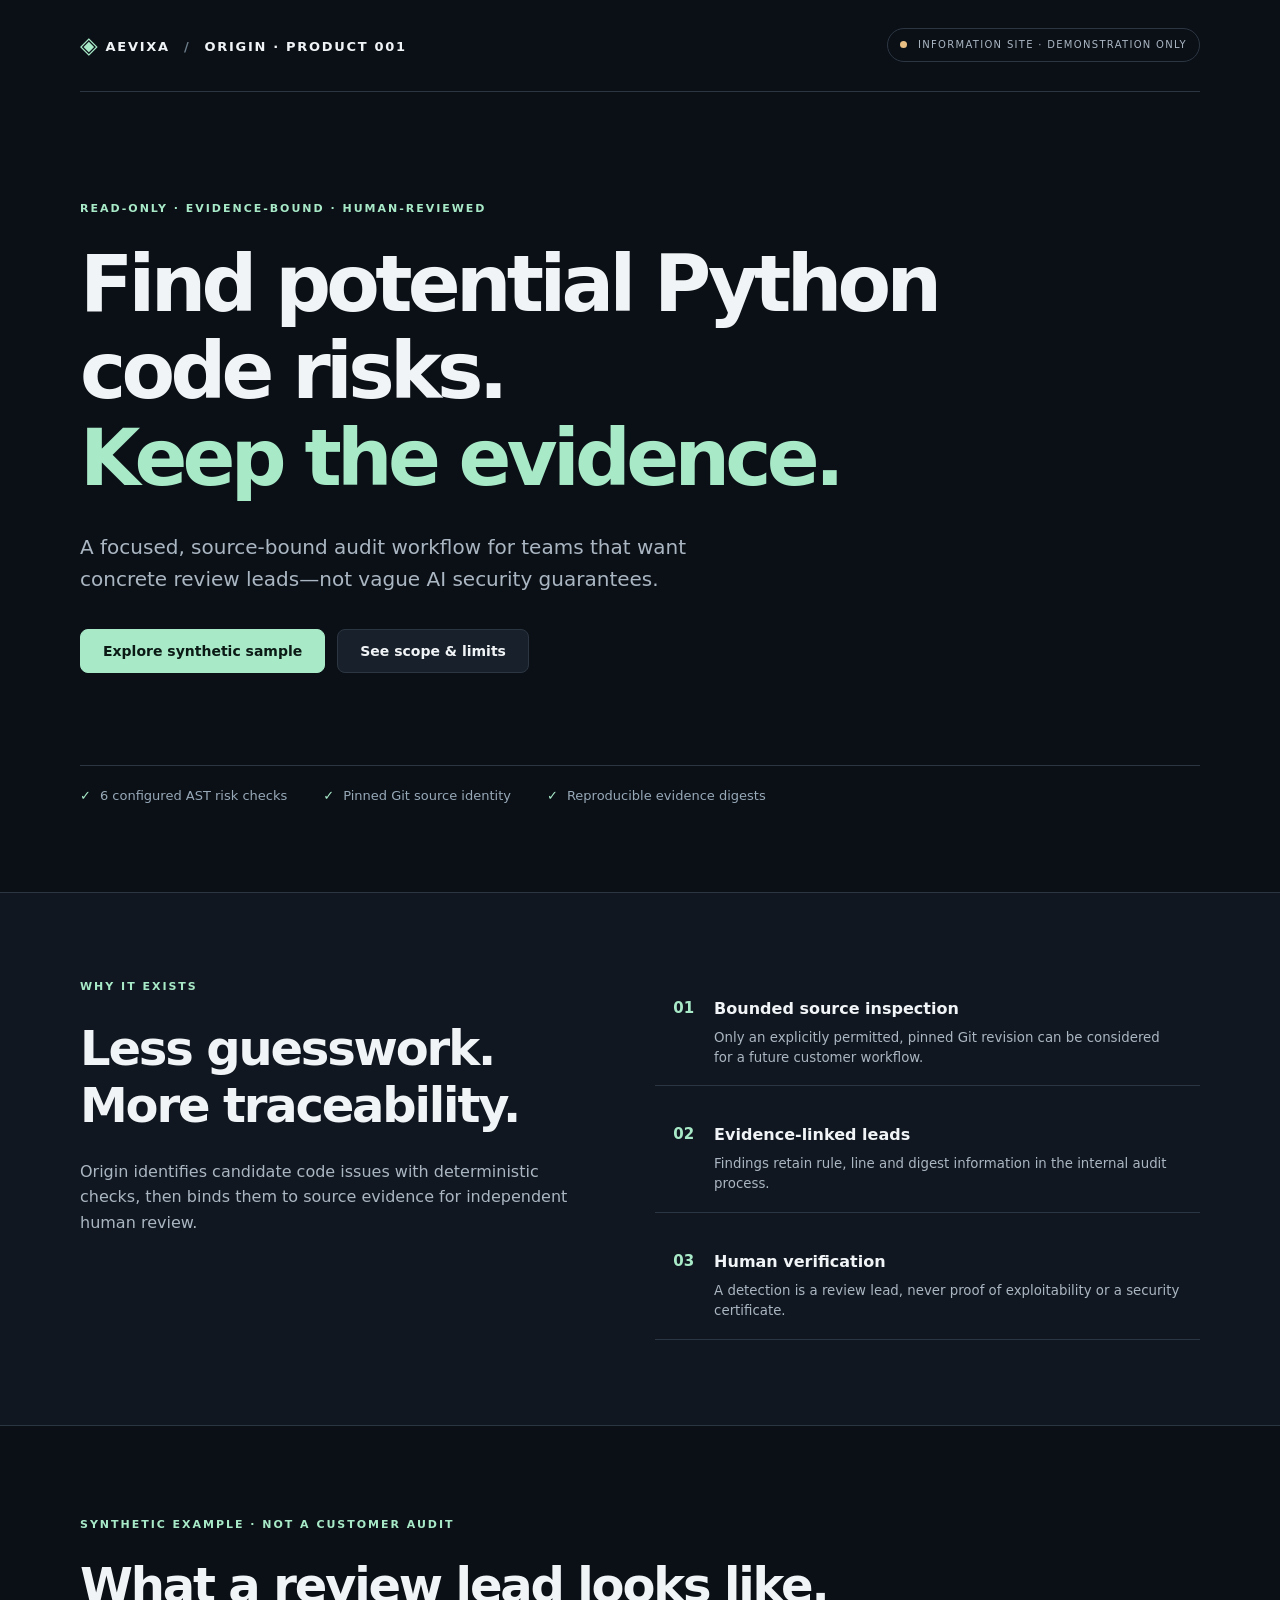
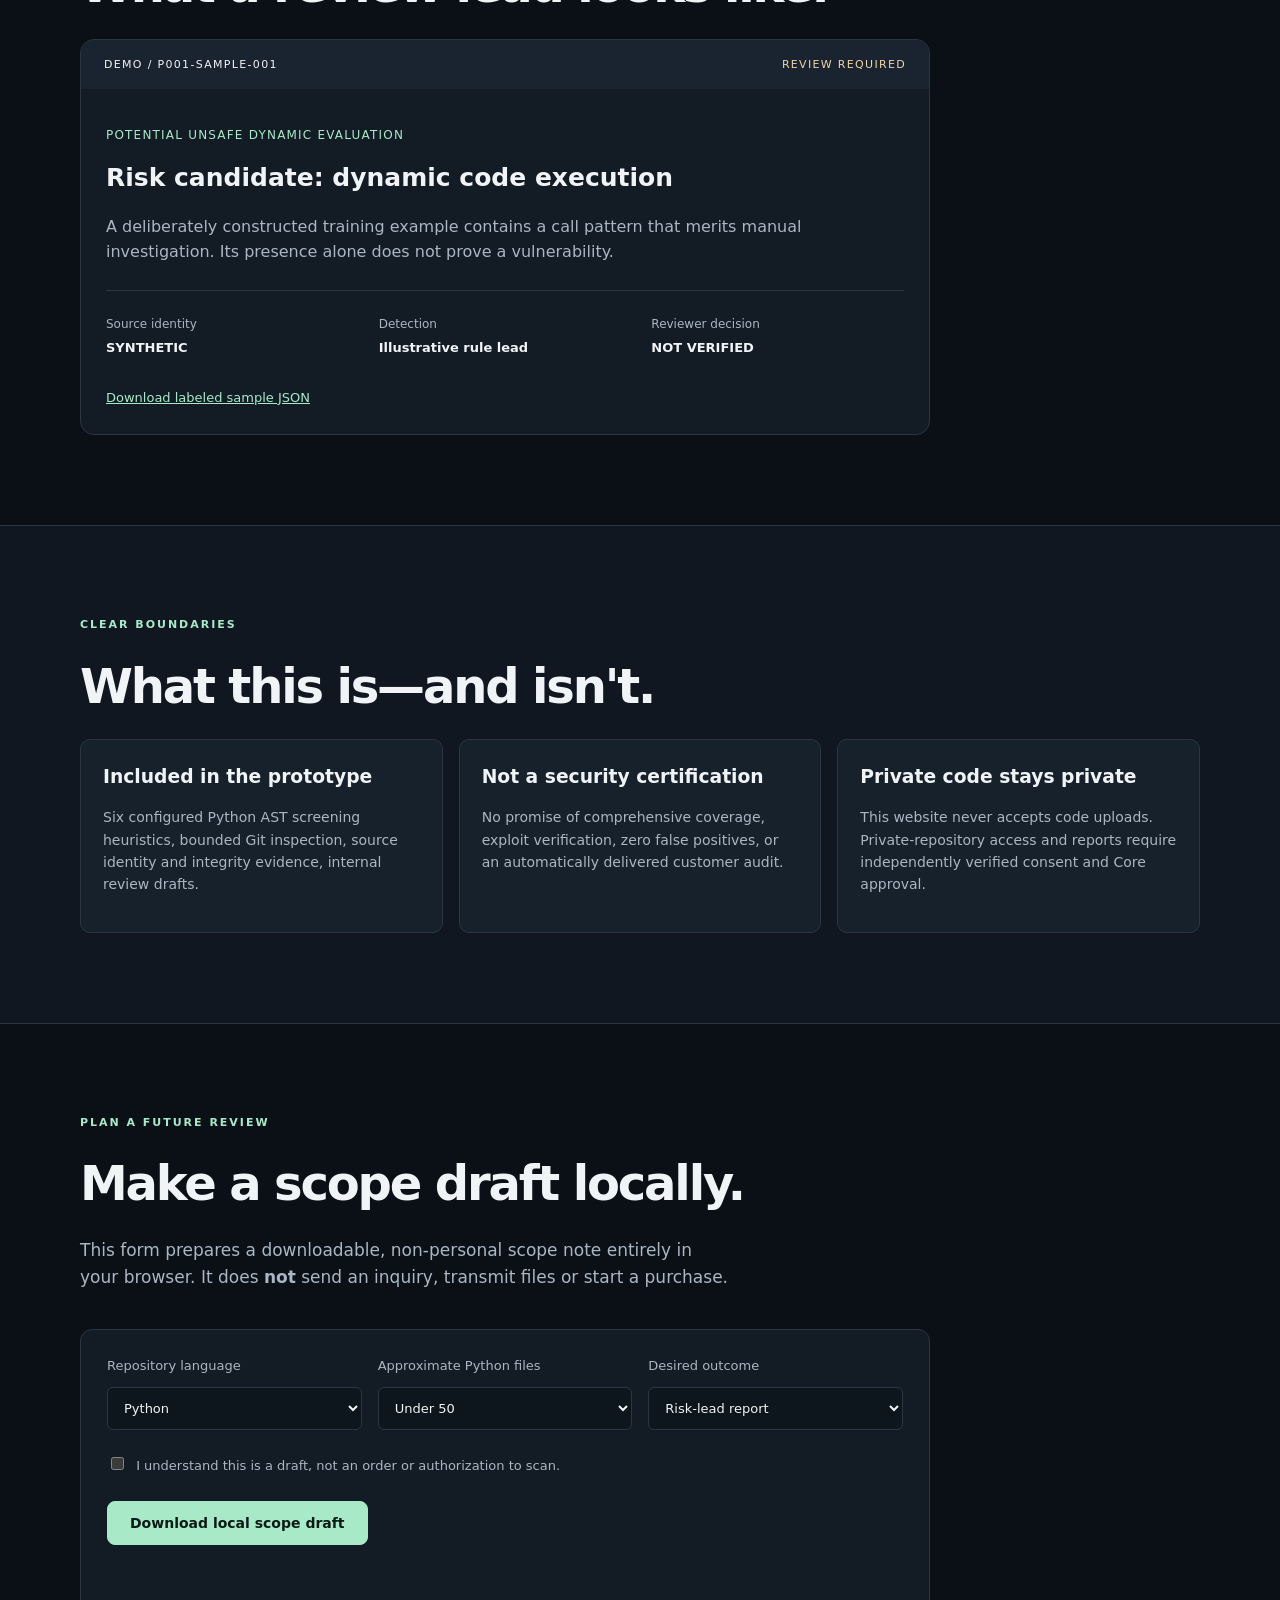
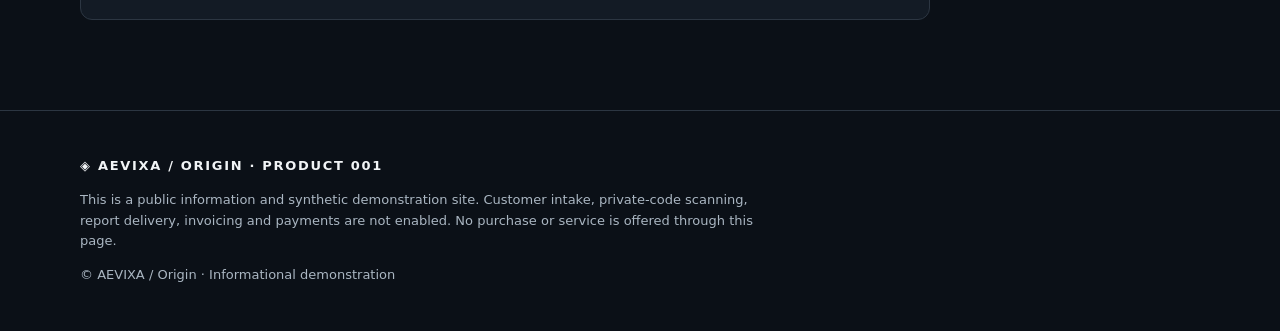
==== index.html @ 70505fb6 "Publish reviewed AEVIXA Origin Product 001 informational website" ====
<!doctype html>
<html lang="en"><head>
<meta charset="utf-8"><meta name="viewport" content="width=device-width, initial-scale=1">
<meta name="robots" content="index,follow">
<meta http-equiv="Content-Security-Policy" content="default-src 'none'; style-src 'self'; script-src 'self'; img-src 'self' data:; base-uri 'none'; form-action 'none'; connect-src 'none'">
<meta name="description" content="AEVIXA / Origin Product 001: an evidence-bound, read-only Python code-risk review demonstration. Synthetic sample only; external customer audits are not yet available.">
<title>AEVIXA / Origin — Product 001 | Python Code Risk Review</title>
<link rel="stylesheet" href="styles.css"></head><body>
<header class="nav container"><a class="brand" href="#top"><span class="mark">◈</span> AEVIXA <span class="slash">/</span> ORIGIN · PRODUCT 001</a><span class="status"><span class="dot"></span> INFORMATION SITE · DEMONSTRATION ONLY</span></header>
<main id="top"><section class="hero container">
<p class="eyebrow">READ-ONLY · EVIDENCE-BOUND · HUMAN-REVIEWED</p>
<h1>Find potential Python code risks.<br><em>Keep the evidence.</em></h1>
<p class="intro">A focused, source-bound audit workflow for teams that want concrete review leads—not vague AI security guarantees.</p>
<div class="actions"><a class="btn primary" href="#example">Explore synthetic sample</a><a class="btn secondary" href="#scope">See scope &amp; limits</a></div>
<div class="strip"><span>6 configured AST risk checks</span><span>Pinned Git source identity</span><span>Reproducible evidence digests</span></div>
</section><section class="band"><div class="container two"><div><p class="eyebrow">WHY IT EXISTS</p><h2>Less guesswork.<br>More traceability.</h2><p>Origin identifies candidate code issues with deterministic checks, then binds them to source evidence for independent human review.</p></div><div class="steps"><div><b>01</b><span><strong>Bounded source inspection</strong><small>Only an explicitly permitted, pinned Git revision can be considered for a future customer workflow.</small></span></div><div><b>02</b><span><strong>Evidence-linked leads</strong><small>Findings retain rule, line and digest information in the internal audit process.</small></span></div><div><b>03</b><span><strong>Human verification</strong><small>A detection is a review lead, never proof of exploitability or a security certificate.</small></span></div></div></div></section>
<section id="example" class="container section"><p class="eyebrow">SYNTHETIC EXAMPLE · NOT A CUSTOMER AUDIT</p><h2>What a review lead looks like.</h2><div class="example"><div class="example-head"><span>DEMO / P001-SAMPLE-001</span><span class="pill">REVIEW REQUIRED</span></div><div class="example-body"><p class="small">Potential unsafe dynamic evaluation</p><h3>Risk candidate: dynamic code execution</h3><p>A deliberately constructed training example contains a call pattern that merits manual investigation. Its presence alone does not prove a vulnerability.</p><div class="sample-grid"><div><label>Source identity</label><strong>SYNTHETIC</strong></div><div><label>Detection</label><strong>Illustrative rule lead</strong></div><div><label>Reviewer decision</label><strong>NOT VERIFIED</strong></div></div><a class="textlink" href="sample_report.json" download>Download labeled sample JSON</a></div></div></section>
<section id="scope" class="band"><div class="container section"><p class="eyebrow">CLEAR BOUNDARIES</p><h2>What this is—and isn't.</h2><div class="cards"><article><h3>Included in the prototype</h3><p>Six configured Python AST screening heuristics, bounded Git inspection, source identity and integrity evidence, internal review drafts.</p></article><article><h3>Not a security certification</h3><p>No promise of comprehensive coverage, exploit verification, zero false positives, or an automatically delivered customer audit.</p></article><article><h3>Private code stays private</h3><p>This website never accepts code uploads. Private-repository access and reports require independently verified consent and Core approval.</p></article></div></div></section>
<section class="container section" id="request"><p class="eyebrow">PLAN A FUTURE REVIEW</p><h2>Make a scope draft locally.</h2><p class="intro smaller">This form prepares a downloadable, non-personal scope note entirely in your browser. It does <strong>not</strong> send an inquiry, transmit files or start a purchase.</p><form id="scope-form" novalidate><div class="form-grid"><label>Repository language<select id="language" required><option value="python">Python</option><option value="mixed">Mixed / includes Python</option></select></label><label>Approximate Python files<select id="size" required><option value="under-50">Under 50</option><option value="50-to-250">50–250</option><option value="over-250">Over 250</option><option value="unsure">Not sure</option></select></label><label>Desired outcome<select id="goal" required><option value="risk-leads">Risk-lead report</option><option value="maintenance-review">Maintainability discussion</option><option value="exploratory">Exploratory screening</option></select></label></div><label class="check"><input type="checkbox" id="ack" required> I understand this is a draft, not an order or authorization to scan.</label><button class="btn primary" type="submit">Download local scope draft</button><p id="message" role="status" aria-live="polite"></p></form></section>
</main><footer class="footer"><div class="container"><div class="brand">◈ AEVIXA / ORIGIN · PRODUCT 001</div><p>This is a public information and synthetic demonstration site. Customer intake, private-code scanning, report delivery, invoicing and payments are not enabled. No purchase or service is offered through this page.</p><span>© AEVIXA / Origin · Informational demonstration</span></div></footer>
<script src="app.js" defer></script></body></html>
---- styles.css ----
:root{color-scheme:dark;--bg:#0b1017;--paper:#131b25;--paper2:#101720;--border:#2c3642;--text:#f1f4f6;--muted:#aab6c2;--accent:#a8eac8;--blue:#90b9d9}
*{box-sizing:border-box}html{scroll-behavior:smooth}body{margin:0;font:16px/1.6 system-ui,-apple-system,Segoe UI,sans-serif;background:var(--bg);color:var(--text)}a{color:inherit}.container{width:min(1120px,calc(100% - 40px));margin:auto}.nav{display:flex;justify-content:space-between;align-items:center;padding:27px 0;border-bottom:1px solid var(--border)}.brand{font-weight:750;letter-spacing:.13em;font-size:13px;text-decoration:none}.mark{color:var(--accent);font-size:23px;vertical-align:-2px}.slash{color:#6d7d89;padding:0 8px}.status{font-size:10px;letter-spacing:.13em;color:var(--muted);border:1px solid var(--border);border-radius:20px;padding:8px 12px}.dot{display:inline-block;background:#eabf84;width:7px;height:7px;border-radius:50%;margin-right:7px}.hero{padding:108px 0 65px}.eyebrow{font-size:11px;letter-spacing:.18em;font-weight:800;color:var(--accent);margin:0 0 24px}.hero h1{font-size:clamp(40px,6.5vw,78px);line-height:1.11;letter-spacing:-.06em;max-width:1050px;margin:0 0 30px;font-weight:720}.hero h1 em{font-style:normal;color:var(--accent)}.intro{font-size:20px;color:var(--muted);max-width:650px;margin:0 0 34px}.intro.smaller{font-size:17px}.actions{display:flex;gap:12px;flex-wrap:wrap}.btn{border:1px solid var(--border);border-radius:8px;padding:13px 22px;font:700 14px system-ui;display:inline-block;text-decoration:none;cursor:pointer}.primary{background:var(--accent);border-color:var(--accent);color:#0c1a16}.secondary{background:#18212b}.strip{margin-top:92px;padding:20px 0;border-top:1px solid var(--border);display:flex;gap:36px;flex-wrap:wrap;color:#98a9b8;font-size:13px}.strip span:before{content:'✓';color:var(--accent);margin-right:9px}.band{background:var(--paper2);border-top:1px solid var(--border);border-bottom:1px solid var(--border)}.two{display:grid;grid-template-columns:1fr 1.1fr;gap:80px;padding:85px 0}.section{padding:90px 0}.section h2,.two h2{letter-spacing:-.045em;font-size:clamp(32px,4vw,48px);line-height:1.2;margin:0 0 24px}.two p:not(.eyebrow),.example-body p,.cards p{color:var(--muted)}.steps{display:grid;gap:18px}.steps>div{display:flex;gap:20px;padding:18px;border-bottom:1px solid var(--border)}.steps b{color:var(--accent);font-size:15px}.steps strong,.steps small{display:block}.steps small{margin-top:6px;color:var(--muted);line-height:1.5}.example{border:1px solid var(--border);border-radius:14px;overflow:hidden;max-width:850px;background:var(--paper)}.example-head{display:flex;justify-content:space-between;gap:8px;padding:16px 23px;background:#192430;font-size:11px;letter-spacing:.12em}.pill{color:#f0d4a8}.example-body{padding:25px}.example-body .small{color:var(--accent);font-size:12px;text-transform:uppercase;letter-spacing:.1em}.example-body h3{font-size:25px;margin:0}.sample-grid{display:grid;grid-template-columns:repeat(3,1fr);gap:20px;padding:24px 0;border-top:1px solid var(--border);margin-top:25px}.sample-grid label{display:block;color:var(--muted);font-size:12px}.sample-grid strong{font-size:13px}.textlink{color:var(--accent);font-size:13px}.cards{display:grid;grid-template-columns:repeat(3,1fr);gap:16px}.cards article{padding:22px;border:1px solid var(--border);background:#17212c;border-radius:10px}.cards h3{margin:0 0 12px}.cards p{font-size:14px}#scope-form{margin-top:38px;background:var(--paper);padding:26px;border:1px solid var(--border);border-radius:12px;max-width:850px}.form-grid{display:grid;grid-template-columns:repeat(3,1fr);gap:16px}#scope-form label{display:block;color:var(--muted);font-size:13px}select{width:100%;margin-top:10px;padding:12px;border:1px solid var(--border);border-radius:6px;background:#0d151d;color:var(--text);font:inherit}.check{margin:24px 0}.check input{margin-right:8px}#message{min-height:20px;color:var(--accent);font-size:14px}.footer{border-top:1px solid var(--border);padding:45px 0;color:var(--muted);font-size:13px}.footer .brand{color:var(--text)}.footer p{max-width:690px}@media(max-width:750px){.nav{gap:10px}.status{font-size:9px}.hero{padding:70px 0 40px}.strip{margin-top:50px}.two,.cards,.form-grid{grid-template-columns:1fr}.two{gap:25px;padding:60px 0}.sample-grid{grid-template-columns:1fr}.section{padding:65px 0}.example-head{font-size:10px}#scope-form{padding:18px}}
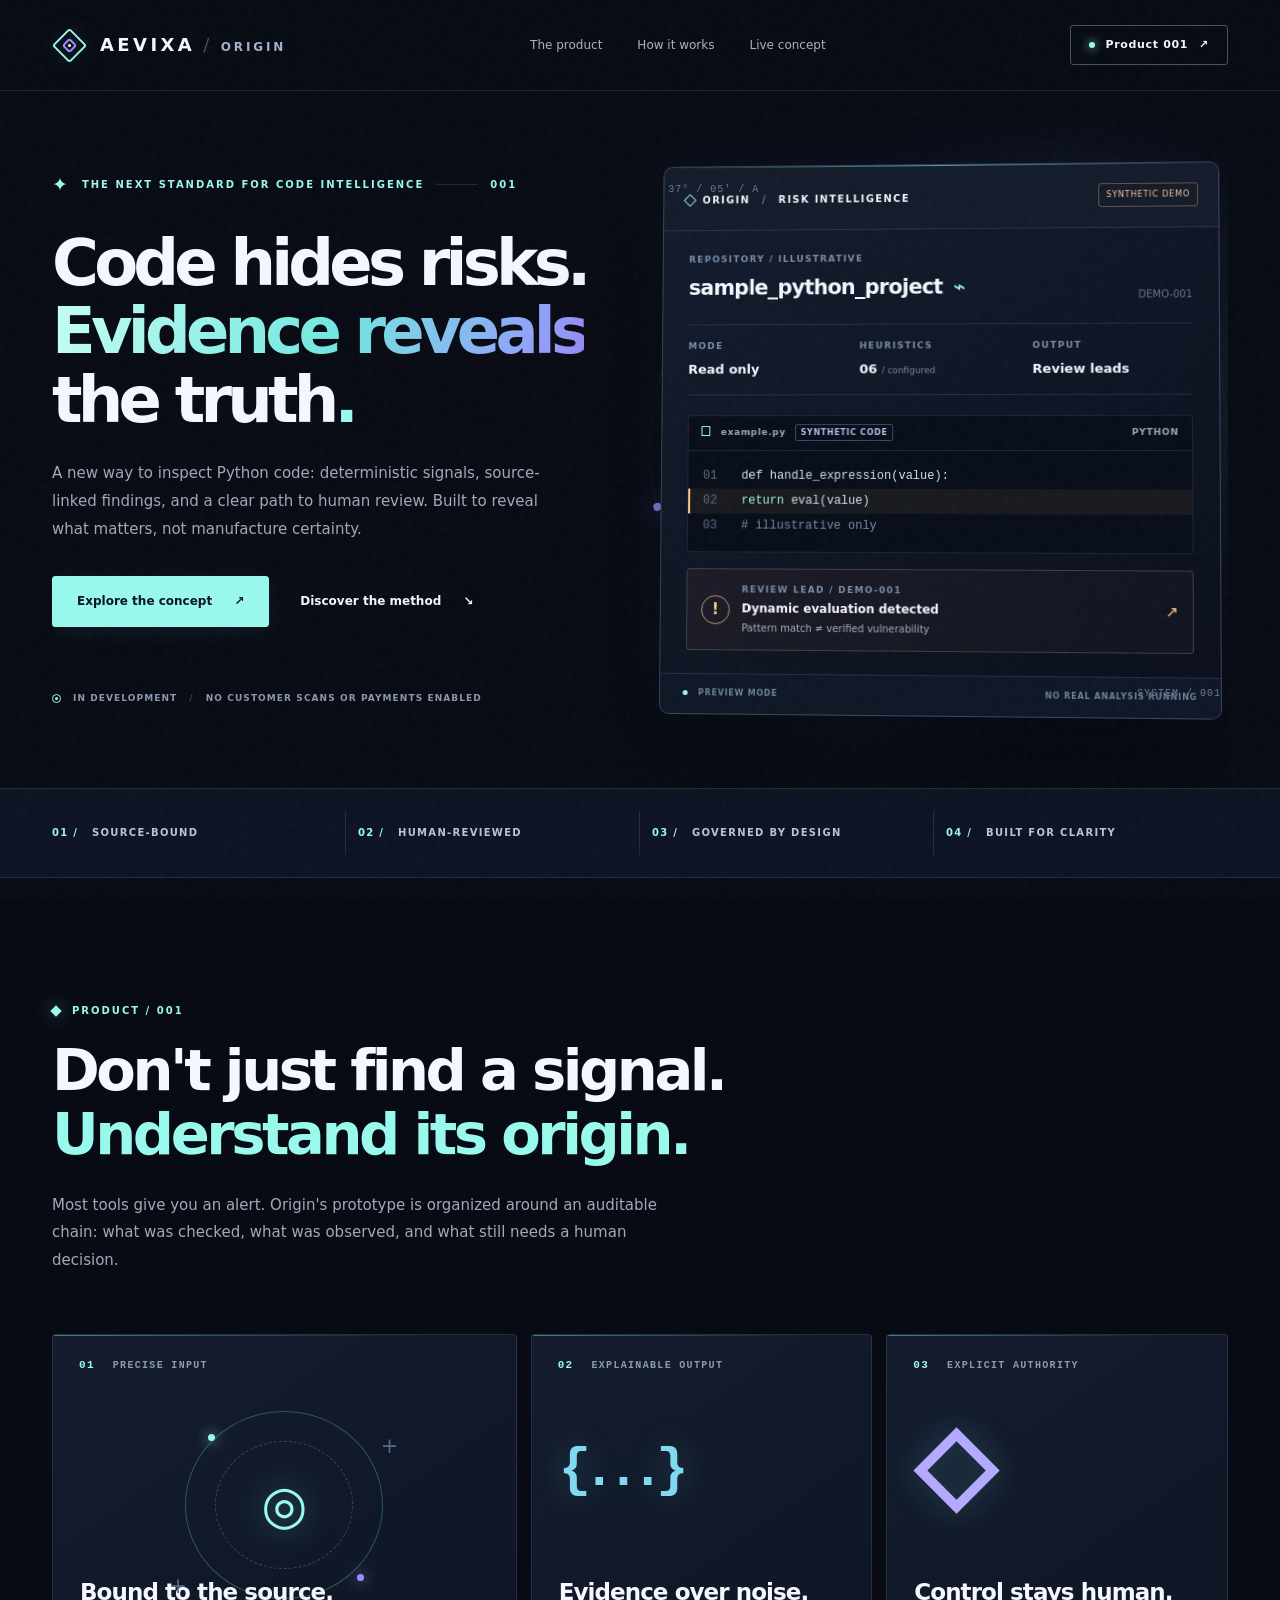
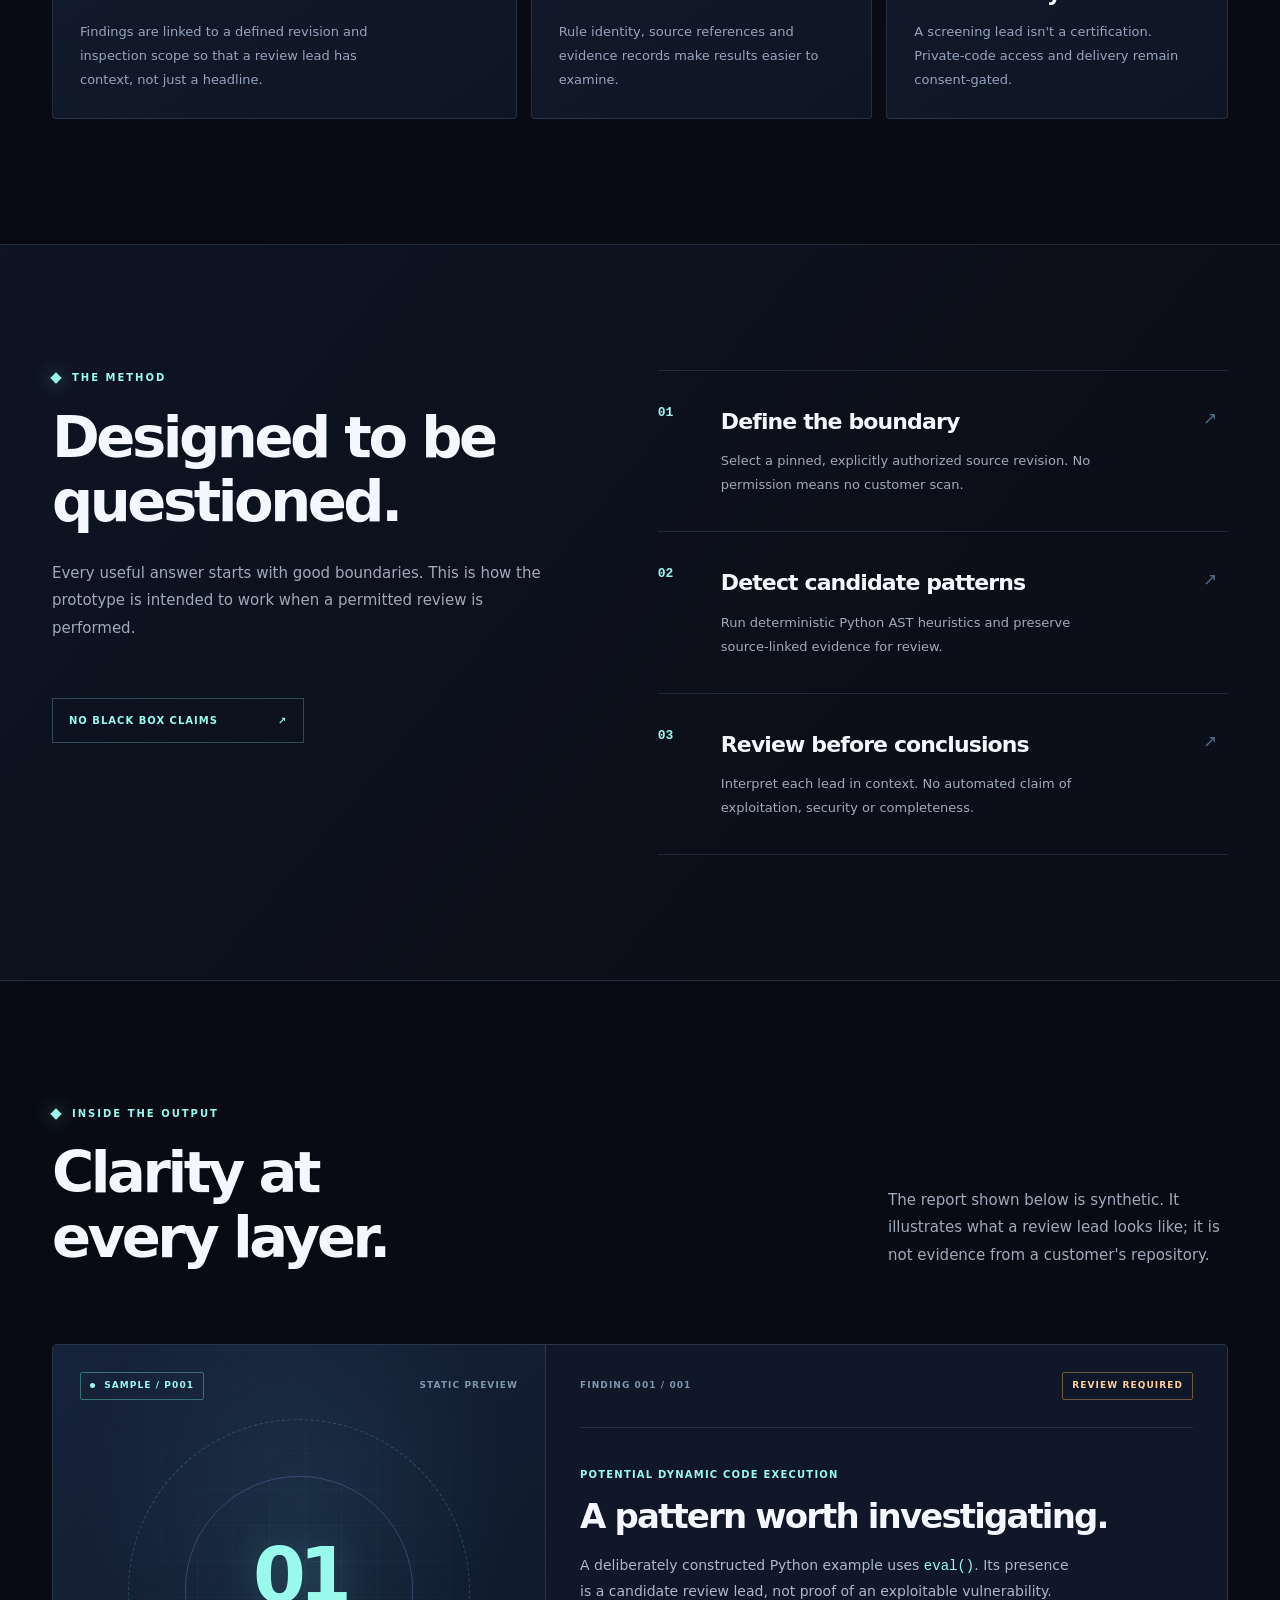
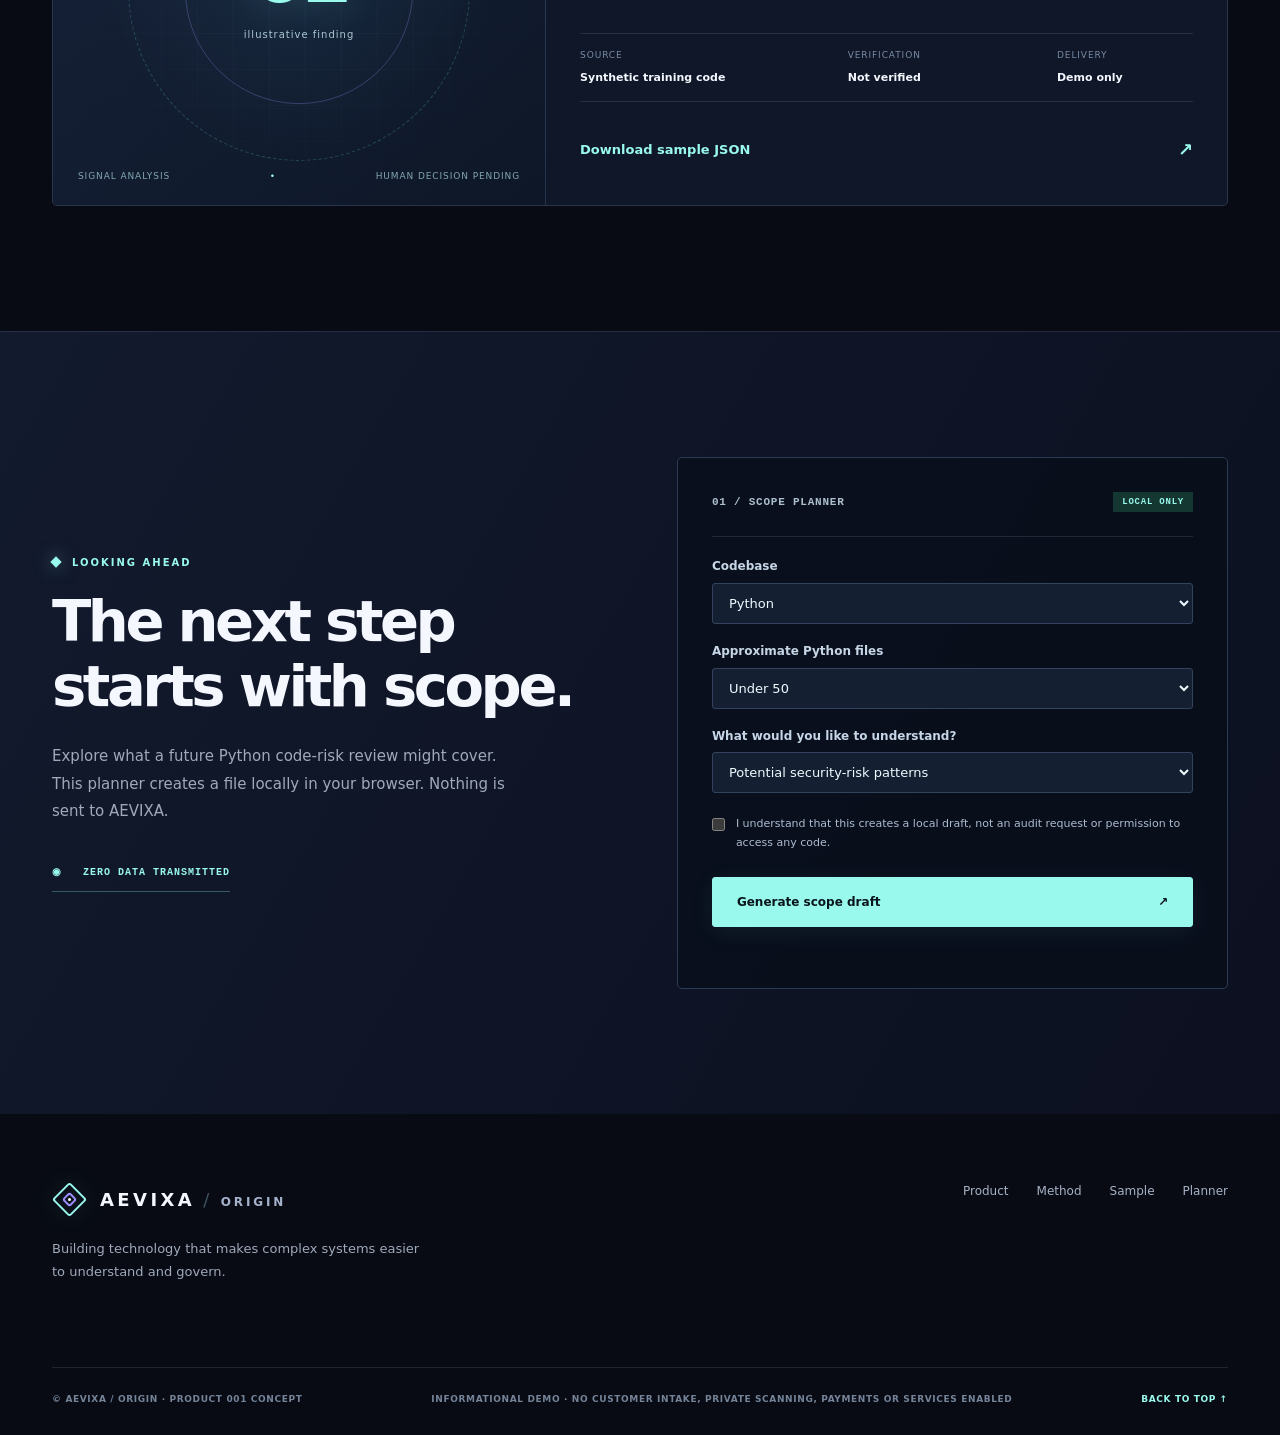
==== commit a459ebea: "Preview futuristic AEVIXA Origin visual redesign (no production change)" ====
--- a/index.html
+++ b/index.html
@@ -1,21 +1,71 @@
 <!doctype html>
-<html lang="en"><head>
-<meta charset="utf-8"><meta name="viewport" content="width=device-width, initial-scale=1">
-<meta name="robots" content="index,follow">
-<meta http-equiv="Content-Security-Policy" content="default-src 'none'; style-src 'self'; script-src 'self'; img-src 'self' data:; base-uri 'none'; form-action 'none'; connect-src 'none'">
-<meta name="description" content="AEVIXA / Origin Product 001: an evidence-bound, read-only Python code-risk review demonstration. Synthetic sample only; external customer audits are not yet available.">
-<title>AEVIXA / Origin — Product 001 | Python Code Risk Review</title>
-<link rel="stylesheet" href="styles.css"></head><body>
-<header class="nav container"><a class="brand" href="#top"><span class="mark">◈</span> AEVIXA <span class="slash">/</span> ORIGIN · PRODUCT 001</a><span class="status"><span class="dot"></span> INFORMATION SITE · DEMONSTRATION ONLY</span></header>
-<main id="top"><section class="hero container">
-<p class="eyebrow">READ-ONLY · EVIDENCE-BOUND · HUMAN-REVIEWED</p>
-<h1>Find potential Python code risks.<br><em>Keep the evidence.</em></h1>
-<p class="intro">A focused, source-bound audit workflow for teams that want concrete review leads—not vague AI security guarantees.</p>
-<div class="actions"><a class="btn primary" href="#example">Explore synthetic sample</a><a class="btn secondary" href="#scope">See scope &amp; limits</a></div>
-<div class="strip"><span>6 configured AST risk checks</span><span>Pinned Git source identity</span><span>Reproducible evidence digests</span></div>
-</section><section class="band"><div class="container two"><div><p class="eyebrow">WHY IT EXISTS</p><h2>Less guesswork.<br>More traceability.</h2><p>Origin identifies candidate code issues with deterministic checks, then binds them to source evidence for independent human review.</p></div><div class="steps"><div><b>01</b><span><strong>Bounded source inspection</strong><small>Only an explicitly permitted, pinned Git revision can be considered for a future customer workflow.</small></span></div><div><b>02</b><span><strong>Evidence-linked leads</strong><small>Findings retain rule, line and digest information in the internal audit process.</small></span></div><div><b>03</b><span><strong>Human verification</strong><small>A detection is a review lead, never proof of exploitability or a security certificate.</small></span></div></div></div></section>
-<section id="example" class="container section"><p class="eyebrow">SYNTHETIC EXAMPLE · NOT A CUSTOMER AUDIT</p><h2>What a review lead looks like.</h2><div class="example"><div class="example-head"><span>DEMO / P001-SAMPLE-001</span><span class="pill">REVIEW REQUIRED</span></div><div class="example-body"><p class="small">Potential unsafe dynamic evaluation</p><h3>Risk candidate: dynamic code execution</h3><p>A deliberately constructed training example contains a call pattern that merits manual investigation. Its presence alone does not prove a vulnerability.</p><div class="sample-grid"><div><label>Source identity</label><strong>SYNTHETIC</strong></div><div><label>Detection</label><strong>Illustrative rule lead</strong></div><div><label>Reviewer decision</label><strong>NOT VERIFIED</strong></div></div><a class="textlink" href="sample_report.json" download>Download labeled sample JSON</a></div></div></section>
-<section id="scope" class="band"><div class="container section"><p class="eyebrow">CLEAR BOUNDARIES</p><h2>What this is—and isn't.</h2><div class="cards"><article><h3>Included in the prototype</h3><p>Six configured Python AST screening heuristics, bounded Git inspection, source identity and integrity evidence, internal review drafts.</p></article><article><h3>Not a security certification</h3><p>No promise of comprehensive coverage, exploit verification, zero false positives, or an automatically delivered customer audit.</p></article><article><h3>Private code stays private</h3><p>This website never accepts code uploads. Private-repository access and reports require independently verified consent and Core approval.</p></article></div></div></section>
-<section class="container section" id="request"><p class="eyebrow">PLAN A FUTURE REVIEW</p><h2>Make a scope draft locally.</h2><p class="intro smaller">This form prepares a downloadable, non-personal scope note entirely in your browser. It does <strong>not</strong> send an inquiry, transmit files or start a purchase.</p><form id="scope-form" novalidate><div class="form-grid"><label>Repository language<select id="language" required><option value="python">Python</option><option value="mixed">Mixed / includes Python</option></select></label><label>Approximate Python files<select id="size" required><option value="under-50">Under 50</option><option value="50-to-250">50–250</option><option value="over-250">Over 250</option><option value="unsure">Not sure</option></select></label><label>Desired outcome<select id="goal" required><option value="risk-leads">Risk-lead report</option><option value="maintenance-review">Maintainability discussion</option><option value="exploratory">Exploratory screening</option></select></label></div><label class="check"><input type="checkbox" id="ack" required> I understand this is a draft, not an order or authorization to scan.</label><button class="btn primary" type="submit">Download local scope draft</button><p id="message" role="status" aria-live="polite"></p></form></section>
-</main><footer class="footer"><div class="container"><div class="brand">◈ AEVIXA / ORIGIN · PRODUCT 001</div><p>This is a public information and synthetic demonstration site. Customer intake, private-code scanning, report delivery, invoicing and payments are not enabled. No purchase or service is offered through this page.</p><span>© AEVIXA / Origin · Informational demonstration</span></div></footer>
-<script src="app.js" defer></script></body></html>
+<html lang="en">
+<head>
+  <meta charset="utf-8">
+  <meta name="viewport" content="width=device-width, initial-scale=1">
+  <meta name="color-scheme" content="dark">
+  <meta name="theme-color" content="#080b14">
+  <meta name="robots" content="noindex,nofollow">
+  <meta http-equiv="Content-Security-Policy" content="default-src 'none'; style-src 'self'; script-src 'self'; img-src 'self' data:; base-uri 'none'; form-action 'none'; connect-src 'none'">
+  <meta name="description" content="A preview of the redesigned AEVIXA / Origin Product 001: evidence-bound, read-only Python code risk review. Synthetic demo only; no customer service is currently active.">
+  <title>AEVIXA / Origin — Evidence, not assumptions.</title>
+  <link rel="stylesheet" href="styles.css">
+</head>
+<body>
+  <div class="page-noise" aria-hidden="true"></div>
+  <a class="skip-link" href="#main">Skip to content</a>
+  <header class="site-header">
+    <div class="shell header-inner">
+      <a href="#home" class="brand" aria-label="AEVIXA Origin home">
+        <span class="brand-icon" aria-hidden="true"><span class="brand-icon-core"></span></span>
+        <span class="brand-type">AEVIXA<span class="brand-slash">/</span><span class="brand-sub">ORIGIN</span></span>
+      </a>
+      <nav class="desktop-nav" aria-label="Main navigation">
+        <a href="#product">The product</a>
+        <a href="#process">How it works</a>
+        <a href="#preview">Live concept</a>
+      </nav>
+      <a class="nav-cta" href="#scope"><span class="nav-cta-dot" aria-hidden="true"></span> Product 001 <span aria-hidden="true">↗</span></a>
+      <button class="menu-toggle" id="menu-toggle" aria-expanded="false" aria-controls="mobile-nav" aria-label="Open navigation"><span></span><span></span></button>
+    </div>
+    <nav class="mobile-nav" id="mobile-nav" aria-label="Mobile navigation" hidden>
+      <a href="#product">The product</a><a href="#process">How it works</a><a href="#preview">Live concept</a><a href="#scope">Scope planner</a>
+    </nav>
+  </header>
+  <main id="main">
+    <section class="hero shell" id="home">
+      <div class="hero-copy">
+        <div class="kicker"><span class="tiny-plus">✦</span> THE NEXT STANDARD FOR CODE INTELLIGENCE <span class="kicker-rule"></span> 001</div>
+        <h1>Code hides risks.<br><span class="headline-glow">Evidence reveals</span><br>the truth<span class="headline-period">.</span></h1>
+        <p class="hero-description">A new way to inspect Python code: deterministic signals, source-linked findings, and a clear path to human review. Built to reveal what matters, not manufacture certainty.</p>
+        <div class="hero-actions">
+          <a class="btn btn-primary" href="#preview">Explore the concept <span aria-hidden="true">↗</span></a>
+          <a class="btn btn-text" href="#process">Discover the method <span aria-hidden="true">↘</span></a>
+        </div>
+        <div class="hero-footnote"><span class="pulse-icon" aria-hidden="true"></span> IN DEVELOPMENT <span class="footnote-divider">/</span> NO CUSTOMER SCANS OR PAYMENTS ENABLED</div>
+      </div>
+      <div class="hero-visual" aria-label="Illustrative interface preview of a synthetic repository review, not a running scan">
+        <div class="orb orb-one"></div><div class="orb orb-two"></div>
+        <div class="hero-orbit" aria-hidden="true"><span></span><span></span></div>
+        <div class="interface-card">
+          <div class="window-top"><span class="window-title"><span class="window-glyph">◇</span> ORIGIN <span>/</span> RISK INTELLIGENCE</span><span class="preview-badge">SYNTHETIC DEMO</span></div>
+          <div class="visual-header"><div><span class="micro-label">REPOSITORY / ILLUSTRATIVE</span><div class="visual-repo">sample_python_project <span>⌁</span></div></div><span class="visual-ref">DEMO-001</span></div>
+          <div class="signal-stats"><div><span class="micro-label">MODE</span><strong>Read only</strong></div><div><span class="micro-label">HEURISTICS</span><strong>06 <small>/ configured</small></strong></div><div><span class="micro-label">OUTPUT</span><strong>Review leads</strong></div></div>
+          <div class="code-panel"><div class="code-panel-top"><span><i class="file-square"></i> example.py <span class="fake-label">SYNTHETIC CODE</span></span><span>PYTHON</span></div><div class="code-lines"><div><span>01</span><code>def handle_expression(value):</code></div><div><span>02</span><code>    <b>return</b> eval(value)</code></div><div><span>03</span><code>    <i># illustrative only</i></code></div></div></div>
+          <div class="finding"><span class="finding-symbol" aria-hidden="true">!</span><div><span class="micro-label">REVIEW LEAD / DEMO-001</span><strong>Dynamic evaluation detected</strong><small>Pattern match ≠ verified vulnerability</small></div><span class="finding-arrow" aria-hidden="true">↗</span></div>
+          <div class="window-bottom"><span><i></i> PREVIEW MODE</span><span>NO REAL ANALYSIS RUNNING</span></div>
+        </div>
+        <span class="visual-coordinate coordinate-a" aria-hidden="true">37° / 05' / A</span>
+        <span class="visual-coordinate coordinate-b" aria-hidden="true">SYSTEM / 001</span>
+      </div>
+    </section>
+    <section class="signal-bar" aria-label="Product principles"><div class="shell signal-grid"><div><span class="signal-index">01 /</span> SOURCE-BOUND</div><div><span class="signal-index">02 /</span> HUMAN-REVIEWED</div><div><span class="signal-index">03 /</span> GOVERNED BY DESIGN</div><div><span class="signal-index">04 /</span> BUILT FOR CLARITY</div></div></section>
+    <section id="product" class="section product-section shell"><div class="section-intro"><span class="section-label"><i></i> PRODUCT / 001</span><h2>Don't just find a signal.<br><em>Understand its origin.</em></h2><p>Most tools give you an alert. Origin's prototype is organized around an auditable chain: what was checked, what was observed, and what still needs a human decision.</p></div><div class="feature-grid"><article class="feature feature-main"><div class="feature-label">01 <span>PRECISE INPUT</span></div><div class="precision-art" aria-hidden="true"><span class="precision-ring precision-ring-a"></span><span class="precision-ring precision-ring-b"></span><span class="precision-center">◎</span><span class="precision-crosshair precision-crosshair-a">+</span><span class="precision-crosshair precision-crosshair-b">+</span></div><h3>Bound to the source.</h3><p>Findings are linked to a defined revision and inspection scope so that a review lead has context, not just a headline.</p></article><article class="feature feature-small"><div class="feature-label">02 <span>EXPLAINABLE OUTPUT</span></div><div class="feature-accent">{...}</div><h3>Evidence over noise.</h3><p>Rule identity, source references and evidence records make results easier to examine.</p></article><article class="feature feature-small"><div class="feature-label">03 <span>EXPLICIT AUTHORITY</span></div><div class="feature-accent accent-shield">◇</div><h3>Control stays human.</h3><p>A screening lead isn't a certification. Private-code access and delivery remain consent-gated.</p></article></div></section>
+    <section class="section process-section" id="process"><div class="shell process-layout"><div class="process-heading"><span class="section-label"><i></i> THE METHOD</span><h2>Designed to be<br>questioned.</h2><p>Every useful answer starts with good boundaries. This is how the prototype is intended to work when a permitted review is performed.</p><div class="process-stamp">NO BLACK BOX CLAIMS <span>↗</span></div></div><div class="steps"><div class="step"><span class="step-no">01</span><div><h3>Define the boundary</h3><p>Select a pinned, explicitly authorized source revision. No permission means no customer scan.</p></div><span class="step-icon">↗</span></div><div class="step"><span class="step-no">02</span><div><h3>Detect candidate patterns</h3><p>Run deterministic Python AST heuristics and preserve source-linked evidence for review.</p></div><span class="step-icon">↗</span></div><div class="step"><span class="step-no">03</span><div><h3>Review before conclusions</h3><p>Interpret each lead in context. No automated claim of exploitation, security or completeness.</p></div><span class="step-icon">↗</span></div></div></div></section>
+    <section class="section preview-section shell" id="preview"><div class="preview-top"><div><span class="section-label"><i></i> INSIDE THE OUTPUT</span><h2>Clarity at<br>every layer.</h2></div><p>The report shown below is synthetic. It illustrates what a review lead looks like; it is not evidence from a customer's repository.</p></div><div class="report-preview"><div class="report-left"><div class="report-topline"><span class="report-chip"><i></i> SAMPLE / P001</span><span>STATIC PREVIEW</span></div><div class="report-art"><div class="report-ring ring-outer"></div><div class="report-ring ring-inner"></div><div class="report-center"><span>01</span><small>illustrative finding</small></div></div><div class="report-caption">SIGNAL ANALYSIS <span>•</span> HUMAN DECISION PENDING</div></div><div class="report-right"><div class="report-right-top"><span>FINDING 001 / 001</span><span class="review-chip">REVIEW REQUIRED</span></div><span class="report-eyebrow">POTENTIAL DYNAMIC CODE EXECUTION</span><h3>A pattern worth investigating.</h3><p>A deliberately constructed Python example uses <code>eval()</code>. Its presence is a candidate review lead, not proof of an exploitable vulnerability.</p><div class="report-fields"><div><span>SOURCE</span><strong>Synthetic training code</strong></div><div><span>VERIFICATION</span><strong>Not verified</strong></div><div><span>DELIVERY</span><strong>Demo only</strong></div></div><a class="download-link" href="sample_report.json" download>Download sample JSON <span>↗</span></a></div></div></section>
+    <section class="section scope-section" id="scope"><div class="shell scope-layout"><div class="scope-intro"><span class="section-label"><i></i> LOOKING AHEAD</span><h2>The next step<br>starts with scope.</h2><p>Explore what a future Python code-risk review might cover. This planner creates a file locally in your browser. Nothing is sent to AEVIXA.</p><div class="privacy-tag">◉ &nbsp; ZERO DATA TRANSMITTED</div></div><form class="scope-card" id="scope-form" novalidate><div class="scope-card-top"><span>01 / SCOPE PLANNER</span><span class="local-chip">LOCAL ONLY</span></div><label for="language">Codebase</label><select id="language" required><option value="python">Python</option><option value="mixed">Mixed / includes Python</option></select><label for="size">Approximate Python files</label><select id="size" required><option value="under-50">Under 50</option><option value="50-to-250">50–250</option><option value="over-250">More than 250</option><option value="unsure">Not sure</option></select><label for="goal">What would you like to understand?</label><select id="goal" required><option value="risk-leads">Potential security-risk patterns</option><option value="maintenance-review">Maintainability discussion</option><option value="exploratory">Exploratory code screening</option></select><label class="checkbox-label"><input id="ack" type="checkbox" required><span>I understand that this creates a local draft, not an audit request or permission to access any code.</span></label><button class="btn btn-primary scope-btn" type="submit">Generate scope draft <span>↗</span></button><p id="message" class="form-message" role="status" aria-live="polite"></p></form></div></section>
+  </main>
+  <footer class="site-footer"><div class="shell footer-main"><div><a class="brand" href="#home"><span class="brand-icon" aria-hidden="true"><span class="brand-icon-core"></span></span><span class="brand-type">AEVIXA<span class="brand-slash">/</span><span class="brand-sub">ORIGIN</span></span></a><p>Building technology that makes complex systems easier to understand and govern.</p></div><div class="footer-links"><a href="#product">Product</a><a href="#process">Method</a><a href="#preview">Sample</a><a href="#scope">Planner</a></div></div><div class="shell footer-bottom"><span>© AEVIXA / ORIGIN · PRODUCT 001 CONCEPT</span><span>INFORMATIONAL DEMO · NO CUSTOMER INTAKE, PRIVATE SCANNING, PAYMENTS OR SERVICES ENABLED</span><a href="#home">BACK TO TOP ↑</a></div></footer>
+  <script src="app.js" defer></script>
+</body>
+</html>
--- a/styles.css
+++ b/styles.css
@@ -1,2 +1,12 @@
-:root{color-scheme:dark;--bg:#0b1017;--paper:#131b25;--paper2:#101720;--border:#2c3642;--text:#f1f4f6;--muted:#aab6c2;--accent:#a8eac8;--blue:#90b9d9}
-*{box-sizing:border-box}html{scroll-behavior:smooth}body{margin:0;font:16px/1.6 system-ui,-apple-system,Segoe UI,sans-serif;background:var(--bg);color:var(--text)}a{color:inherit}.container{width:min(1120px,calc(100% - 40px));margin:auto}.nav{display:flex;justify-content:space-between;align-items:center;padding:27px 0;border-bottom:1px solid var(--border)}.brand{font-weight:750;letter-spacing:.13em;font-size:13px;text-decoration:none}.mark{color:var(--accent);font-size:23px;vertical-align:-2px}.slash{color:#6d7d89;padding:0 8px}.status{font-size:10px;letter-spacing:.13em;color:var(--muted);border:1px solid var(--border);border-radius:20px;padding:8px 12px}.dot{display:inline-block;background:#eabf84;width:7px;height:7px;border-radius:50%;margin-right:7px}.hero{padding:108px 0 65px}.eyebrow{font-size:11px;letter-spacing:.18em;font-weight:800;color:var(--accent);margin:0 0 24px}.hero h1{font-size:clamp(40px,6.5vw,78px);line-height:1.11;letter-spacing:-.06em;max-width:1050px;margin:0 0 30px;font-weight:720}.hero h1 em{font-style:normal;color:var(--accent)}.intro{font-size:20px;color:var(--muted);max-width:650px;margin:0 0 34px}.intro.smaller{font-size:17px}.actions{display:flex;gap:12px;flex-wrap:wrap}.btn{border:1px solid var(--border);border-radius:8px;padding:13px 22px;font:700 14px system-ui;display:inline-block;text-decoration:none;cursor:pointer}.primary{background:var(--accent);border-color:var(--accent);color:#0c1a16}.secondary{background:#18212b}.strip{margin-top:92px;padding:20px 0;border-top:1px solid var(--border);display:flex;gap:36px;flex-wrap:wrap;color:#98a9b8;font-size:13px}.strip span:before{content:'✓';color:var(--accent);margin-right:9px}.band{background:var(--paper2);border-top:1px solid var(--border);border-bottom:1px solid var(--border)}.two{display:grid;grid-template-columns:1fr 1.1fr;gap:80px;padding:85px 0}.section{padding:90px 0}.section h2,.two h2{letter-spacing:-.045em;font-size:clamp(32px,4vw,48px);line-height:1.2;margin:0 0 24px}.two p:not(.eyebrow),.example-body p,.cards p{color:var(--muted)}.steps{display:grid;gap:18px}.steps>div{display:flex;gap:20px;padding:18px;border-bottom:1px solid var(--border)}.steps b{color:var(--accent);font-size:15px}.steps strong,.steps small{display:block}.steps small{margin-top:6px;color:var(--muted);line-height:1.5}.example{border:1px solid var(--border);border-radius:14px;overflow:hidden;max-width:850px;background:var(--paper)}.example-head{display:flex;justify-content:space-between;gap:8px;padding:16px 23px;background:#192430;font-size:11px;letter-spacing:.12em}.pill{color:#f0d4a8}.example-body{padding:25px}.example-body .small{color:var(--accent);font-size:12px;text-transform:uppercase;letter-spacing:.1em}.example-body h3{font-size:25px;margin:0}.sample-grid{display:grid;grid-template-columns:repeat(3,1fr);gap:20px;padding:24px 0;border-top:1px solid var(--border);margin-top:25px}.sample-grid label{display:block;color:var(--muted);font-size:12px}.sample-grid strong{font-size:13px}.textlink{color:var(--accent);font-size:13px}.cards{display:grid;grid-template-columns:repeat(3,1fr);gap:16px}.cards article{padding:22px;border:1px solid var(--border);background:#17212c;border-radius:10px}.cards h3{margin:0 0 12px}.cards p{font-size:14px}#scope-form{margin-top:38px;background:var(--paper);padding:26px;border:1px solid var(--border);border-radius:12px;max-width:850px}.form-grid{display:grid;grid-template-columns:repeat(3,1fr);gap:16px}#scope-form label{display:block;color:var(--muted);font-size:13px}select{width:100%;margin-top:10px;padding:12px;border:1px solid var(--border);border-radius:6px;background:#0d151d;color:var(--text);font:inherit}.check{margin:24px 0}.check input{margin-right:8px}#message{min-height:20px;color:var(--accent);font-size:14px}.footer{border-top:1px solid var(--border);padding:45px 0;color:var(--muted);font-size:13px}.footer .brand{color:var(--text)}.footer p{max-width:690px}@media(max-width:750px){.nav{gap:10px}.status{font-size:9px}.hero{padding:70px 0 40px}.strip{margin-top:50px}.two,.cards,.form-grid{grid-template-columns:1fr}.two{gap:25px;padding:60px 0}.sample-grid{grid-template-columns:1fr}.section{padding:65px 0}.example-head{font-size:10px}#scope-form{padding:18px}}
+:root{color-scheme:dark;--bg:#080b14;--bg2:#0c1020;--ink:#f5f7ff;--muted:#a0a9ba;--dim:#667289;--line:rgba(167,190,229,.14);--aqua:#99f9ed;--cyan:#6be5e8;--purple:#9e8cff;--yellow:#ffca8b;--display:system-ui,-apple-system,'Segoe UI',sans-serif}
+*{box-sizing:border-box}html{scroll-behavior:smooth}body{margin:0;background:var(--bg);color:var(--ink);font-family:var(--display);font-size:15px;line-height:1.55;overflow-x:hidden}a{color:inherit;text-decoration:none}button,input,select{font:inherit}button{cursor:pointer}::selection{background:var(--aqua);color:#061015}.shell{width:min(1320px,calc(100% - 104px));margin:auto}.skip-link{position:absolute;top:-100px;left:20px;background:var(--aqua);color:#10121d;padding:8px;z-index:999}.skip-link:focus{top:10px}.page-noise{position:fixed;inset:0;pointer-events:none;z-index:20;opacity:.19;background-image:url("data:image/svg+xml,%3Csvg viewBox='0 0 160 160' xmlns='http://www.w3.org/2000/svg'%3E%3Cfilter id='n'%3E%3CfeTurbulence type='fractalNoise' baseFrequency='.95' numOctaves='3' stitchTiles='stitch'/%3E%3C/filter%3E%3Crect width='100%25' height='100%25' opacity='.15' filter='url(%23n)'/%3E%3C/svg%3E")}.site-header{height:91px;border-bottom:1px solid var(--line);position:relative;z-index:10;background:rgba(8,11,20,.94)}.header-inner{display:flex;align-items:center;height:100%;gap:25px}.brand{display:inline-flex;align-items:center;gap:13px;flex:none}.brand-icon{width:35px;height:35px;position:relative;display:grid;place-items:center;filter:drop-shadow(0 0 12px rgba(124,250,241,.2))}.brand-icon:before,.brand-icon:after{content:"";position:absolute;inset:5px;transform:rotate(45deg);border:2px solid var(--aqua);border-radius:3px}.brand-icon:after{inset:12px;border-color:var(--purple);border-width:2px}.brand-icon-core{width:3px;height:3px;background:#fff;border-radius:50%;z-index:1}.brand-type{font-size:18px;font-weight:790;letter-spacing:.19em;white-space:nowrap}.brand-slash{color:#3e5260;margin:0 8px;font-weight:300}.brand-sub{color:#a4b1ca;font-size:12px;letter-spacing:.24em}.desktop-nav{display:flex;align-items:center;justify-content:center;gap:35px;flex:1}.desktop-nav a,.footer-links a{font-size:12px;color:#a7b3c5;transition:color .18s}.desktop-nav a:hover,.footer-links a:hover{color:var(--aqua)}.nav-cta{border:1px solid #485160;border-radius:3px;padding:10px 18px;font-size:11px;letter-spacing:.06em;font-weight:730;display:flex;gap:11px;align-items:center;transition:background .2s}.nav-cta:hover{background:#1b2337}.nav-cta-dot{width:6px;height:6px;background:var(--aqua);border-radius:50%;box-shadow:0 0 10px var(--aqua)}.menu-toggle{display:none;background:transparent;border:0;width:38px;height:38px;padding:10px;margin-left:auto}.menu-toggle span{display:block;width:19px;height:2px;background:#eaf4ff;margin:5px auto}.mobile-nav{display:none}
+.hero{overflow:clip;display:grid;grid-template-columns:minmax(0,1fr) minmax(470px,1.02fr);gap:28px;min-height:680px;align-items:center;position:relative;padding-top:52px;padding-bottom:55px}.hero:before{content:"";height:500px;width:570px;position:absolute;right:-150px;top:20px;border-radius:50%;background:radial-gradient(ellipse,rgba(61,74,139,.16),transparent 69%);pointer-events:none}.kicker,.section-label{display:flex;align-items:center;gap:12px;letter-spacing:.2em;font-weight:750;font-size:10px;color:var(--aqua)}.kicker-rule{background:var(--line);height:1px;width:42px}.tiny-plus{font-size:19px;font-weight:300}.hero h1{font-size:clamp(46px,5vw,78px);line-height:1.075;font-weight:730;letter-spacing:-.075em;margin:29px 0 24px;white-space:nowrap}.headline-glow{background:linear-gradient(110deg,#c7fff4 0%,#72e8e0 53%,#9b8dff 100%);background-clip:text;color:transparent}.headline-period{color:var(--aqua)}.hero-description{font-size:15px;color:var(--muted);max-width:500px;line-height:1.87}.hero-actions{display:flex;align-items:center;gap:30px;margin-top:33px}.btn{border-radius:3px;padding:15px 24px;display:inline-flex;align-items:center;justify-content:space-between;gap:22px;font-weight:750;font-size:12px;transition:transform .2s,border-color .2s,background .2s}.btn:hover{transform:translateY(-2px)}.btn-primary{background:var(--aqua);border:1px solid var(--aqua);color:#0a151c;box-shadow:0 5px 25px rgba(124,255,225,.07)}.btn-primary:hover{background:#c8fff3}.btn-text{color:var(--ink);padding-left:0;padding-right:0;border:1px solid transparent}.btn-text:hover{color:var(--aqua)}.hero-footnote{margin-top:65px;color:#8998ae;letter-spacing:.12em;font-size:9px;font-weight:750;display:flex;align-items:center;gap:12px}.pulse-icon{border:1px solid var(--aqua);border-radius:50%;width:9px;height:9px;position:relative}.pulse-icon:after{content:"";position:absolute;inset:2px;background:var(--aqua);border-radius:50%}.footnote-divider{opacity:.4}
+.hero-visual{height:590px;position:relative;display:grid;place-items:center;isolation:isolate}.hero-visual:before{content:"";position:absolute;inset:10px;background-image:linear-gradient(rgba(111,145,187,.075) 1px,transparent 1px),linear-gradient(90deg,rgba(111,145,187,.075) 1px,transparent 1px);background-size:47px 47px;mask-image:radial-gradient(ellipse,black,transparent 74%);z-index:-2}.orb{position:absolute;width:390px;height:390px;border-radius:50%;z-index:-1;filter:blur(70px);opacity:.21}.orb-one{background:#3e7baf;right:0;top:80px}.orb-two{background:#675bb3;left:80px;bottom:25px;width:250px;height:250px;opacity:.16}.hero-orbit{position:absolute;inset:30px 0;border:1px solid rgba(138,162,198,.07);border-radius:50%;transform:rotate(-13deg);z-index:-1}.hero-orbit span{position:absolute;top:50%;left:-4px;width:8px;height:8px;border-radius:50%;background:var(--purple);box-shadow:0 0 26px var(--purple)}.hero-orbit span+span{top:10%;left:auto;right:17%;width:5px;height:5px;background:var(--aqua)}.interface-card{width:min(100%,560px);border:1px solid rgba(172,211,248,.25);border-radius:10px;background:linear-gradient(145deg,rgba(19,27,45,.98),rgba(9,14,26,.98));box-shadow:0 40px 110px rgba(0,0,0,.53),0 0 80px rgba(71,89,171,.1);overflow:hidden;transform:perspective(1400px) rotateY(-3deg) rotateX(2deg);position:relative}.interface-card:after{content:"";height:1px;position:absolute;left:0;top:0;right:0;background:linear-gradient(90deg,transparent,#71e4dd,transparent);opacity:.65}.window-top{display:flex;align-items:center;justify-content:space-between;gap:12px;padding:19px 20px;border-bottom:1px solid var(--line);background:#141b2a}.window-title{font-size:10px;color:#eef7ff;letter-spacing:.14em;font-weight:800}.window-title span:not(.window-glyph){color:#65768b;margin:0 7px}.window-glyph{font-size:17px;color:var(--aqua);vertical-align:-1px}.preview-badge{border:1px solid rgba(255,205,136,.32);border-radius:3px;padding:5px 7px;color:var(--yellow);font-size:8px;letter-spacing:.1em;white-space:nowrap}.visual-header{padding:23px 26px 20px;display:flex;justify-content:space-between;gap:14px;align-items:end}.micro-label{display:block;color:#798da7;font-weight:730;font-size:9px;letter-spacing:.15em}.visual-repo{font-size:21px;font-weight:700;letter-spacing:-.035em;margin-top:5px}.visual-repo span{color:var(--aqua);margin-left:4px}.visual-ref{font-size:10px;color:var(--dim)}.signal-stats{display:grid;grid-template-columns:repeat(3,minmax(0,1fr));margin:0 26px 20px;padding:15px 0;border-top:1px solid var(--line);border-bottom:1px solid var(--line);gap:15px}.signal-stats strong{display:block;font-weight:730;font-size:13px;margin-top:6px}.signal-stats strong small{font-weight:400;color:#7c899d;font-size:9px}.code-panel{margin:0 26px 16px;background:#080e19;border:1px solid rgba(133,170,208,.15);border-radius:4px}.code-panel-top{border-bottom:1px solid var(--line);display:flex;align-items:center;justify-content:space-between;padding:10px 13px;color:#97a6bd;font-weight:750;letter-spacing:.08em;font-size:9px}.file-square{display:inline-block;width:9px;height:10px;border:1px solid var(--aqua);margin-right:7px;vertical-align:-1px}.fake-label{font-size:8px;border:1px solid #3b4560;border-radius:2px;color:#bcb6e5;padding:3px 5px;margin-left:5px}.code-lines{padding:13px 15px;font:12px/2.1 ui-monospace,Consolas,monospace}.code-lines div{display:flex;gap:19px}.code-lines div span{color:#5c6b83;min-width:20px}.code-lines code{color:#d5e2f3}.code-lines b{color:#a7f4dc;font-weight:normal}.code-lines i{color:#7a89a0;font-style:normal}.code-lines div:nth-child(2){margin:0 -15px;padding:0 15px;background:rgba(241,179,113,.07);box-shadow:inset 2px 0 var(--yellow)}.finding{margin:0 26px 23px;padding:14px 14px;border:1px solid rgba(249,194,135,.21);border-radius:4px;background:linear-gradient(90deg,rgba(121,70,59,.12),rgba(22,26,39,.45));display:flex;gap:12px;align-items:center}.finding-symbol{width:29px;height:29px;flex:none;display:grid;place-items:center;border:1px solid #bc9064;border-radius:50%;color:var(--yellow);font-weight:800}.finding strong,.finding small{display:block}.finding strong{font-size:12px;margin-top:2px}.finding small{font-size:10px;color:#a8afbb;margin-top:2px}.finding-arrow{margin-left:auto;color:var(--yellow)}.window-bottom{background:#0f1726;border-top:1px solid var(--line);padding:13px 23px;color:#6d829a;display:flex;justify-content:space-between;gap:10px;letter-spacing:.1em;font-weight:760;font-size:8px}.window-bottom i{display:inline-block;width:5px;height:5px;border-radius:50%;background:var(--aqua);margin-right:7px}.visual-coordinate{position:absolute;color:#687894;font:10px ui-monospace,monospace;letter-spacing:.1em}.coordinate-a{top:41px;left:20px}.coordinate-b{bottom:34px;right:7px}.signal-bar{border-top:1px solid var(--line);border-bottom:1px solid var(--line);background:#0d1322}.signal-grid{min-height:88px;display:grid;grid-template-columns:repeat(4,1fr);align-items:center}.signal-grid div{padding:14px 12px;white-space:nowrap;font-size:10px;font-weight:780;letter-spacing:.13em;color:#b5c6d7;border-right:1px solid var(--line)}.signal-grid div:first-child{padding-left:0}.signal-grid div:last-child{border-right:0}.signal-index{color:var(--aqua);margin-right:9px}
+.section{padding-top:125px;padding-bottom:125px}.section-label{letter-spacing:.2em}.section-label i{width:8px;height:8px;display:inline-block;background:var(--aqua);box-shadow:0 0 18px rgba(153,249,237,.5);transform:rotate(45deg)}.section-intro{max-width:820px}.section h2{font-size:clamp(37px,4.5vw,63px);letter-spacing:-.06em;line-height:1.12;margin:20px 0 24px;font-weight:740}.section h2 em{font-style:normal;color:var(--aqua)}.section-intro p,.process-heading p,.preview-top p,.scope-intro p{max-width:640px;color:var(--muted);line-height:1.84;font-size:15px}.feature-grid{margin-top:60px;display:grid;grid-template-columns:1.36fr 1fr 1fr;gap:14px}.feature{background:linear-gradient(145deg,#141c2e,#0e1524);border:1px solid var(--line);border-radius:4px;min-height:385px;position:relative;padding:26px 27px;overflow:hidden;display:flex;flex-direction:column;justify-content:end}.feature:before{content:"";height:1px;position:absolute;top:0;left:0;width:80%;background:linear-gradient(90deg,rgba(126,245,237,.45),transparent)}.feature-label{position:absolute;top:24px;left:26px;color:var(--aqua);font:700 11px ui-monospace,monospace;letter-spacing:.12em}.feature-label span{margin-left:10px;color:#8c9cb0;font-size:10px}.feature h3{font-size:23px;letter-spacing:-.04em;margin:0 0 10px}.feature p{color:#95a4bb;font-size:13px;line-height:1.85;max-width:310px;margin:0}.precision-art{width:230px;height:220px;position:absolute;top:60px;left:50%;transform:translateX(-50%)}.precision-ring{border-radius:50%;border:1px solid rgba(114,220,230,.3);display:block;position:absolute;inset:16px}.precision-ring-a:before,.precision-ring-a:after{position:absolute;content:"";height:7px;width:7px;background:var(--aqua);box-shadow:0 0 14px var(--aqua);border-radius:50%;top:22px;left:22px}.precision-ring-a:after{left:auto;top:auto;right:18px;bottom:17px;background:var(--purple);box-shadow:0 0 14px var(--purple)}.precision-ring-b{inset:46px;border-style:dashed;border-color:rgba(156,187,227,.28)}.precision-center{position:absolute;top:50%;left:50%;transform:translate(-50%,-50%);color:var(--aqua);font-size:53px;text-shadow:0 0 33px rgba(128,245,235,.45)}.precision-crosshair{position:absolute;font-size:21px;color:#526b88}.precision-crosshair-a{top:35px;right:1px}.precision-crosshair-b{bottom:13px;left:0}.feature-accent{position:absolute;top:105px;left:27px;font:600 54px ui-monospace,monospace;letter-spacing:-.15em;color:#80d9f0;text-shadow:0 0 32px rgba(121,228,243,.3)}.accent-shield{font-size:105px;line-height:1;color:#b5a9ff;top:85px}
+.process-section{background:linear-gradient(130deg,#0e1424,#0c0f19 65%);border-top:1px solid var(--line);border-bottom:1px solid var(--line)}.process-layout{display:grid;grid-template-columns:1fr 1.15fr;gap:110px}.process-heading h2{margin-bottom:25px}.process-stamp{display:inline-flex;align-items:center;justify-content:space-between;gap:60px;padding:14px 16px;border:1px solid rgba(130,218,225,.28);color:var(--aqua);font-size:10px;font-weight:780;letter-spacing:.1em;margin-top:40px}.steps{border-top:1px solid var(--line)}.step{display:grid;grid-template-columns:45px 1fr 25px;gap:18px;padding:34px 0;border-bottom:1px solid var(--line)}.step-no{font:700 13px ui-monospace,monospace;color:var(--aqua)}.step h3{margin:0 0 10px;font-size:22px;font-weight:730;letter-spacing:-.04em}.step p{font-size:13px;line-height:1.85;color:var(--muted);max-width:390px;margin:0}.step-icon{color:#536b82;font-size:17px}
+.preview-top{display:flex;justify-content:space-between;align-items:end;gap:50px}.preview-top p{max-width:340px;margin:0 0 25px}.report-preview{margin-top:50px;display:grid;grid-template-columns:.84fr 1.16fr;border:1px solid rgba(174,198,235,.17);border-radius:5px;overflow:hidden;background:#0f1729}.report-left{min-height:460px;position:relative;background:radial-gradient(ellipse at 50% 35%,rgba(52,102,129,.23),transparent 60%),linear-gradient(140deg,#17233b,#0d1727);border-right:1px solid var(--line);overflow:hidden}.report-left:after{content:"";inset:0;position:absolute;background-image:linear-gradient(rgba(126,160,198,.07) 1px,transparent 1px),linear-gradient(90deg,rgba(126,160,198,.07) 1px,transparent 1px);background-size:36px 36px;mask-image:radial-gradient(ellipse,black,transparent 75%)}.report-topline,.report-right-top{padding:27px;display:flex;justify-content:space-between;align-items:center;gap:20px;letter-spacing:.12em;font-size:9px;font-weight:750;color:#8196ad}.report-topline{position:relative;z-index:1}.report-chip,.review-chip{color:var(--aqua);border:1px solid #367371;padding:6px 9px;border-radius:2px}.report-chip i{width:5px;height:5px;display:inline-block;background:var(--aqua);margin-right:5px;border-radius:50%}.review-chip{color:#ffd09b;border-color:#6d5941}.report-art{position:absolute;inset:80px 20px 50px;display:grid;place-items:center}.report-ring{position:absolute;width:min(300px,75%);aspect-ratio:1;border:1px solid rgba(113,234,232,.34);border-radius:50%}.ring-outer{transform:scale(1.14);border-style:dashed;opacity:.6}.ring-inner{transform:scale(.76);border-color:rgba(151,134,236,.4)}.report-center{position:relative;z-index:1;display:flex;align-items:center;flex-direction:column}.report-center span{font-size:76px;line-height:1;font-weight:650;letter-spacing:-.09em;color:var(--aqua);text-shadow:0 0 40px rgba(137,248,241,.22)}.report-center small{font-size:10px;color:#acc7d3;letter-spacing:.1em;margin-top:13px}.report-caption{position:absolute;bottom:21px;left:25px;right:25px;display:flex;justify-content:space-between;z-index:1;font-size:9px;color:#83a6b1;letter-spacing:.1em}.report-caption span{color:var(--aqua)}.report-right{padding:0 34px 36px}.report-right-top{padding:27px 0;border-bottom:1px solid var(--line)}.report-eyebrow{font-size:10px;color:var(--aqua);letter-spacing:.12em;font-weight:800;display:block;margin:39px 0 13px}.report-right h3{font-size:34px;line-height:1.2;letter-spacing:-.055em;margin:0 0 16px}.report-right p{color:#aab7cb;font-size:14px;line-height:1.85;max-width:500px}.report-right code{color:var(--aqua);font-family:ui-monospace,monospace}.report-fields{border-top:1px solid var(--line);border-bottom:1px solid var(--line);padding:15px 0;display:grid;grid-template-columns:1.3fr 1fr .7fr;gap:15px;margin:28px 0}.report-fields span{display:block;font-size:9px;letter-spacing:.1em;color:#7a8ca4}.report-fields strong{display:block;font-size:11px;margin-top:6px;font-weight:650}.download-link{display:flex;justify-content:space-between;align-items:center;font-size:13px;font-weight:750;color:var(--aqua);padding-top:6px}.download-link span{font-size:18px}
+.scope-section{background:linear-gradient(120deg,#121a2d,#0c1020);border-top:1px solid var(--line)}.scope-layout{display:grid;grid-template-columns:1fr 1.05fr;gap:100px;align-items:center}.scope-intro p{max-width:460px}.privacy-tag{display:inline-block;margin-top:25px;font:750 10px ui-monospace,monospace;letter-spacing:.1em;color:var(--aqua);border-bottom:1px solid #355a63;padding-bottom:13px}.scope-card{padding:34px;background:rgba(8,13,25,.77);border:1px solid #2b3b53;border-radius:5px}.scope-card-top{display:flex;align-items:center;justify-content:space-between;padding-bottom:24px;border-bottom:1px solid var(--line);margin-bottom:20px;font:700 11px ui-monospace,monospace;color:#adbfce;letter-spacing:.07em}.local-chip{background:#143831;color:var(--aqua);padding:5px 9px;font-size:9px}.scope-card>label:not(.checkbox-label){font-size:12px;display:block;margin:18px 0 7px;color:#c6d6e6;font-weight:700}.scope-card select{width:100%;border:1px solid #33435d;background:#141f32;color:#eefbff;padding:11px 12px;border-radius:3px;font-size:13px;outline-offset:2px}.scope-card select:focus-visible,.scope-card button:focus-visible,.menu-toggle:focus-visible,a:focus-visible{outline:2px solid var(--aqua)}.checkbox-label{display:flex;align-items:start;gap:11px;font-size:11px;line-height:1.7;color:#adbcd0;margin-top:22px}.checkbox-label input{margin:3px 0 0;accent-color:var(--aqua)}.scope-btn{width:100%;margin-top:24px}.form-message{font-size:11px;min-height:17px;color:var(--aqua);margin:10px 0 0}.site-footer{padding:68px 0 28px}.footer-main{display:flex;justify-content:space-between;align-items:start;gap:50px}.footer-main p{max-width:380px;font-size:13px;line-height:1.8;color:var(--muted);margin-top:20px}.footer-links{display:flex;flex-wrap:wrap;gap:28px}.footer-bottom{display:flex;justify-content:space-between;align-items:center;gap:22px;border-top:1px solid var(--line);margin-top:70px;padding-top:25px;font-size:9px;font-weight:730;letter-spacing:.07em;color:#758499}.footer-bottom a{color:var(--aqua);white-space:nowrap}
+@media(max-width:1200px){.shell{width:min(1120px,calc(100% - 70px))}.hero{grid-template-columns:1fr 1fr;gap:12px}.hero h1{font-size:clamp(42px,5vw,66px)}.hero-visual{height:560px}.process-layout,.scope-layout{gap:65px}}
+@media(max-width:980px){.desktop-nav{gap:16px}.hero{grid-template-columns:1fr;min-height:0;gap:0}.hero-copy{padding-top:30px}.hero h1{font-size:clamp(45px,7.5vw,78px)}.hero-visual{height:590px;max-width:670px;width:100%;margin:auto}.signal-grid{grid-template-columns:1fr 1fr}.signal-grid div:nth-child(2){border-right:0}.feature-grid{grid-template-columns:1fr 1fr}.feature-main{grid-column:span 2}.process-layout,.scope-layout{grid-template-columns:1fr;gap:35px}.process-stamp{margin-top:12px}.preview-top{align-items:start}.report-preview{grid-template-columns:1fr}.report-left{min-height:390px}.report-art{inset:70px 20px 45px}}
+@media(max-width:620px){.shell{width:calc(100% - 40px)}.site-header{height:74px}.brand-type{font-size:16px}.brand-sub{font-size:11px}.desktop-nav,.nav-cta{display:none}.menu-toggle{display:block}.mobile-nav:not([hidden]){display:flex;flex-direction:column;gap:0;background:#0d1424;position:absolute;left:0;right:0;border-bottom:1px solid var(--line);box-shadow:0 20px 35px rgba(0,0,0,.3)}.mobile-nav a{padding:17px 20px;border-top:1px solid var(--line);font-size:14px}.hero{padding-top:28px;padding-bottom:10px}.hero h1{white-space:normal;font-size:clamp(42px,11vw,58px);margin:22px 0}.hero-description{font-size:14px}.hero-actions{gap:15px;flex-wrap:wrap}.hero-footnote{margin-top:35px;line-height:1.6;font-size:8px}.hero-visual{height:430px}.interface-card{transform:none}.window-top{padding:12px}.window-title{font-size:8px}.preview-badge{font-size:7px}.visual-header{padding:15px}.visual-repo{font-size:16px}.signal-stats{margin:0 15px 15px;gap:7px}.signal-stats strong{font-size:10px}.signal-stats .micro-label{font-size:7px}.code-panel{margin:0 15px 12px}.code-panel-top{font-size:8px;padding:8px}.code-lines{font-size:10px}.fake-label{display:none}.finding{margin:0 15px 13px;padding:9px}.finding strong{font-size:10px}.finding small,.finding .micro-label{font-size:8px}.window-bottom{padding:10px;font-size:7px}.signal-grid{min-height:0}.signal-grid div{font-size:8px;letter-spacing:.05em;padding:16px 8px}.signal-index{margin-right:4px}.section{padding-top:80px;padding-bottom:80px}.section h2{font-size:clamp(35px,9vw,46px)}.section-intro p,.preview-top p{font-size:14px}.feature-grid{grid-template-columns:1fr;gap:13px;margin-top:38px}.feature,.feature-main{grid-column:auto;min-height:290px}.feature-main{min-height:385px}.process-layout,.scope-layout{gap:30px}.step{grid-template-columns:30px 1fr 12px;gap:8px}.step h3{font-size:20px}.preview-top{display:block}.preview-top p{margin-top:15px;max-width:100%}.report-left{min-height:330px}.report-right{padding:0 19px 23px}.report-right h3{font-size:28px}.report-fields{grid-template-columns:1fr 1fr}.report-fields div:last-child{grid-column:span 2}.scope-card{padding:22px}.footer-main{display:block}.footer-links{gap:13px 23px;margin-top:30px}.footer-bottom{display:block;margin-top:45px}.footer-bottom span{display:block;margin:10px 0}.footer-bottom a{display:inline-block;margin-top:12px}}
+@media(prefers-reduced-motion:reduce){*,*:before,*:after{scroll-behavior:auto!important;transition:none!important;animation:none!important}}
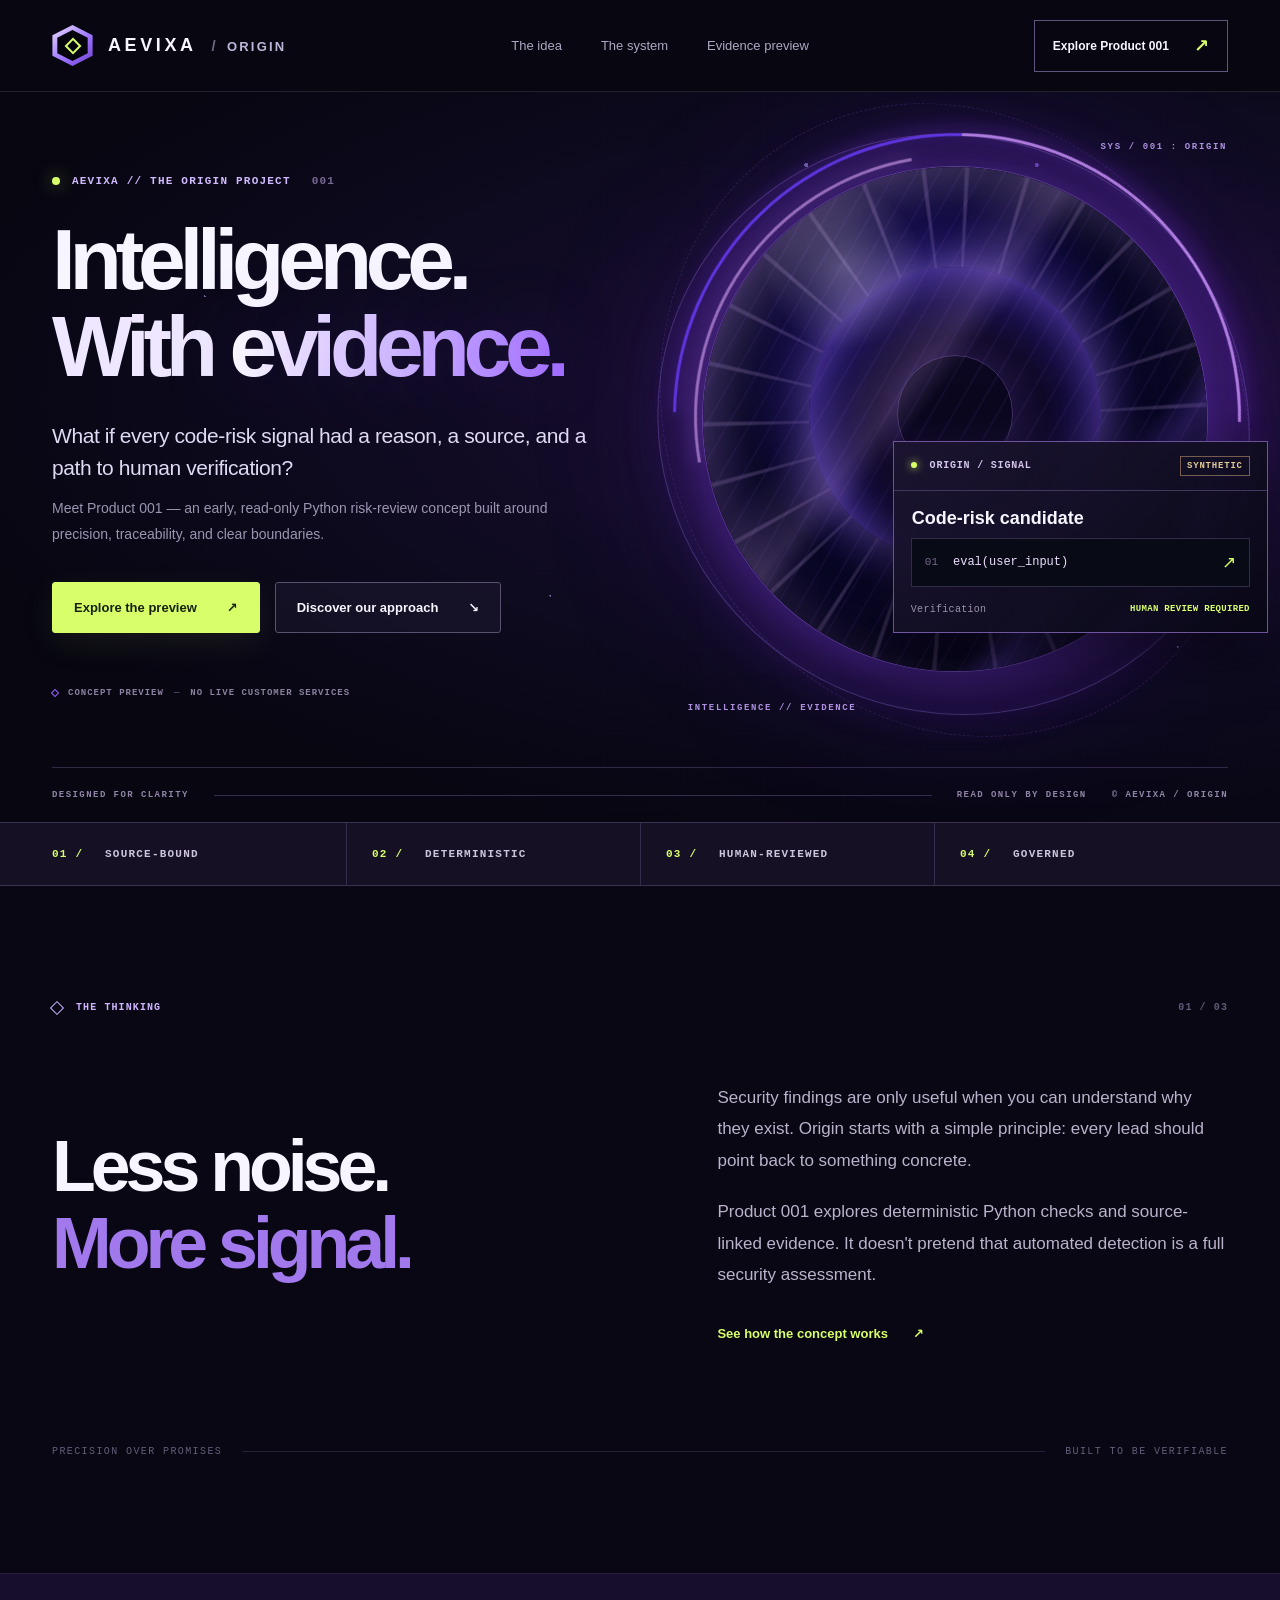
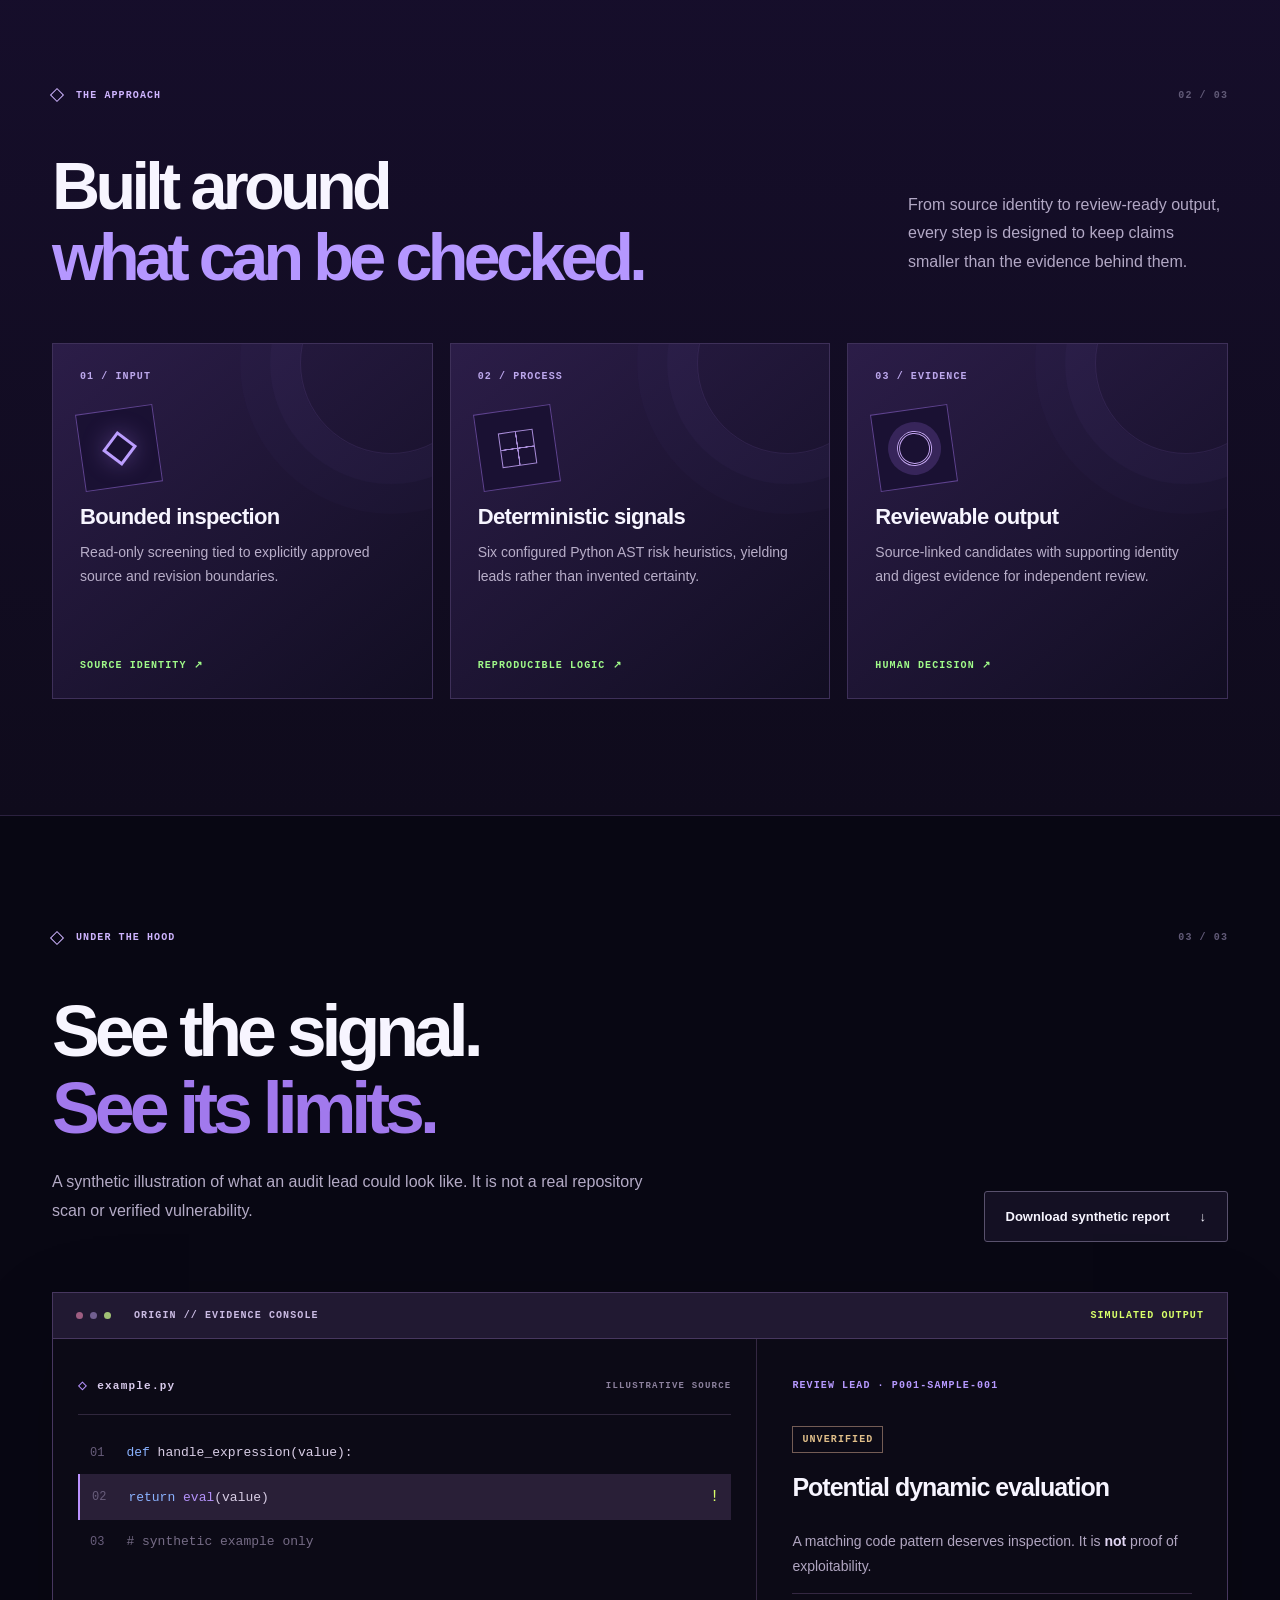
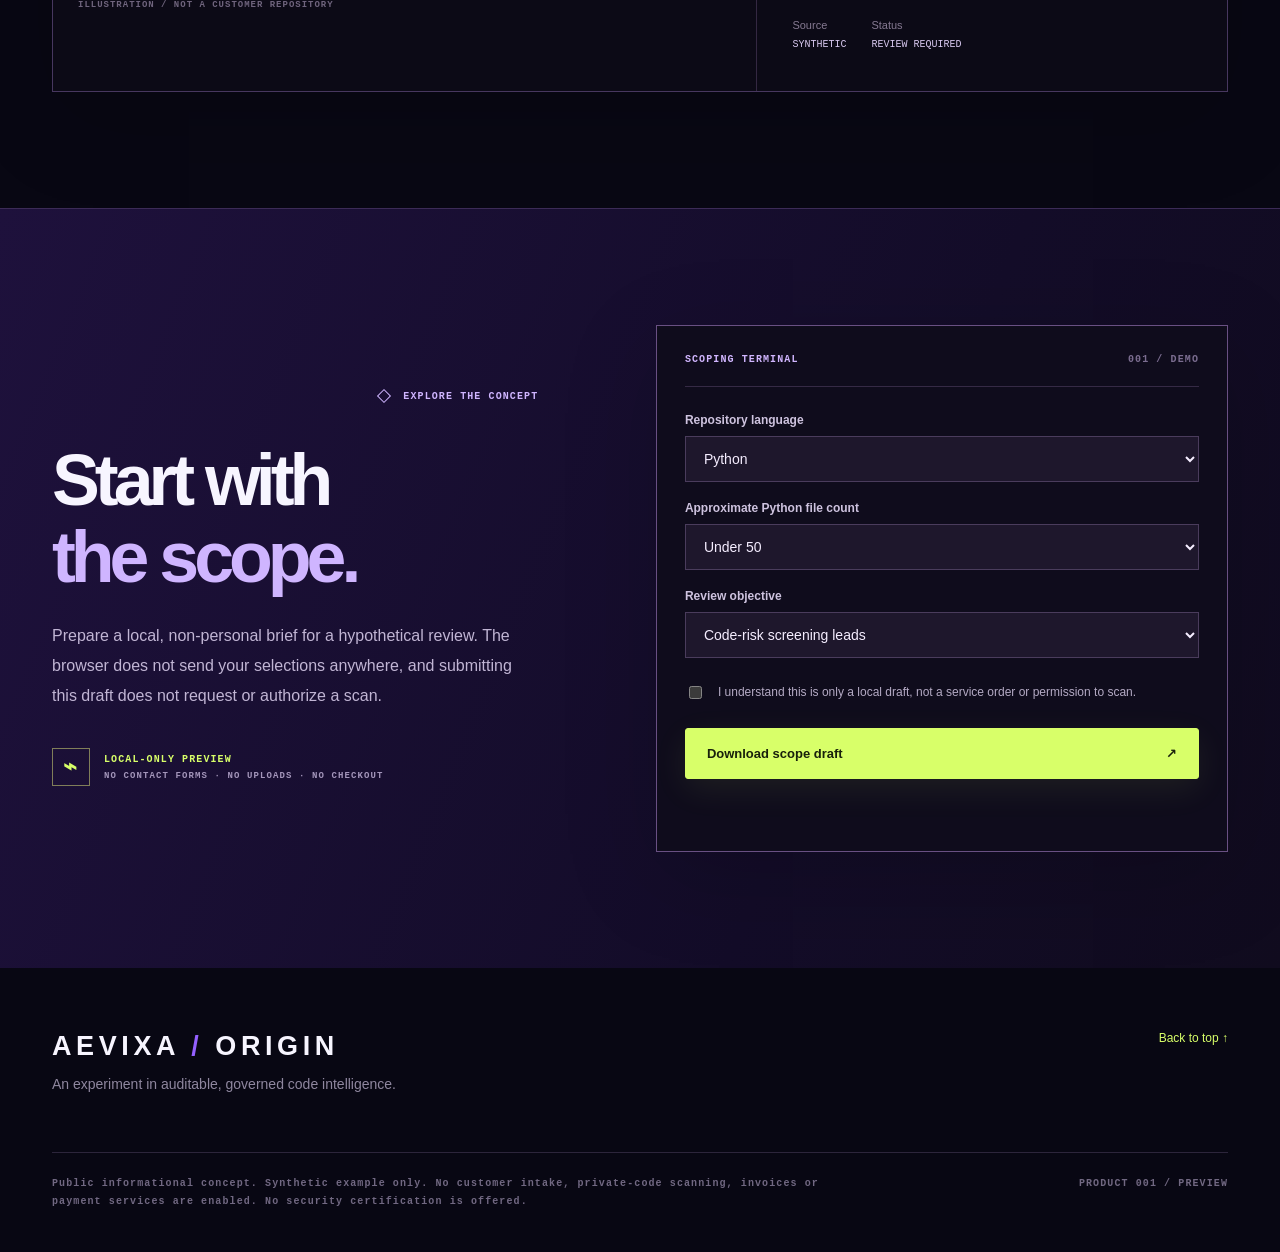
==== commit 2a643cf9: "Preview ultraviolet AEVIXA visual refresh with cinematic hero" ====
--- a/index.html
+++ b/index.html
@@ -3,69 +3,93 @@
 <head>
   <meta charset="utf-8">
   <meta name="viewport" content="width=device-width, initial-scale=1">
-  <meta name="color-scheme" content="dark">
-  <meta name="theme-color" content="#080b14">
+  <meta name="theme-color" content="#070611">
   <meta name="robots" content="noindex,nofollow">
   <meta http-equiv="Content-Security-Policy" content="default-src 'none'; style-src 'self'; script-src 'self'; img-src 'self' data:; base-uri 'none'; form-action 'none'; connect-src 'none'">
-  <meta name="description" content="A preview of the redesigned AEVIXA / Origin Product 001: evidence-bound, read-only Python code risk review. Synthetic demo only; no customer service is currently active.">
-  <title>AEVIXA / Origin — Evidence, not assumptions.</title>
+  <meta name="description" content="AEVIXA / Origin Product 001 is an evidence-bound, read-only Python code-risk review concept. Synthetic demonstrations only; customer services are not active.">
+  <title>AEVIXA / ORIGIN — Intelligence, with evidence.</title>
   <link rel="stylesheet" href="styles.css">
+  <script src="app.js" defer></script>
 </head>
 <body>
-  <div class="page-noise" aria-hidden="true"></div>
   <a class="skip-link" href="#main">Skip to content</a>
   <header class="site-header">
-    <div class="shell header-inner">
-      <a href="#home" class="brand" aria-label="AEVIXA Origin home">
-        <span class="brand-icon" aria-hidden="true"><span class="brand-icon-core"></span></span>
-        <span class="brand-type">AEVIXA<span class="brand-slash">/</span><span class="brand-sub">ORIGIN</span></span>
+    <div class="container header-layout">
+      <a class="logo" href="#top" aria-label="AEVIXA / Origin homepage">
+        <span class="logo-sigil" aria-hidden="true"><i></i><b></b></span>
+        <span class="logo-word">AEVIXA <span> / </span><small>ORIGIN</small></span>
       </a>
-      <nav class="desktop-nav" aria-label="Main navigation">
-        <a href="#product">The product</a>
-        <a href="#process">How it works</a>
-        <a href="#preview">Live concept</a>
+      <nav class="desktop-links" aria-label="Site navigation">
+        <a href="#mission">The idea</a>
+        <a href="#system">The system</a>
+        <a href="#evidence">Evidence preview</a>
       </nav>
-      <a class="nav-cta" href="#scope"><span class="nav-cta-dot" aria-hidden="true"></span> Product 001 <span aria-hidden="true">↗</span></a>
-      <button class="menu-toggle" id="menu-toggle" aria-expanded="false" aria-controls="mobile-nav" aria-label="Open navigation"><span></span><span></span></button>
+      <a class="header-cta" href="#scope">Explore Product 001 <span aria-hidden="true">↗</span></a>
+      <button class="menu-button" id="menu-toggle" type="button" aria-expanded="false" aria-controls="mobile-nav" aria-label="Open menu"><span></span><span></span></button>
     </div>
-    <nav class="mobile-nav" id="mobile-nav" aria-label="Mobile navigation" hidden>
-      <a href="#product">The product</a><a href="#process">How it works</a><a href="#preview">Live concept</a><a href="#scope">Scope planner</a>
+    <nav class="mobile-links" id="mobile-nav" aria-label="Mobile navigation" hidden>
+      <a href="#mission">The idea</a><a href="#system">The system</a><a href="#evidence">Evidence preview</a><a href="#scope">Explore Product 001</a>
     </nav>
   </header>
   <main id="main">
-    <section class="hero shell" id="home">
-      <div class="hero-copy">
-        <div class="kicker"><span class="tiny-plus">✦</span> THE NEXT STANDARD FOR CODE INTELLIGENCE <span class="kicker-rule"></span> 001</div>
-        <h1>Code hides risks.<br><span class="headline-glow">Evidence reveals</span><br>the truth<span class="headline-period">.</span></h1>
-        <p class="hero-description">A new way to inspect Python code: deterministic signals, source-linked findings, and a clear path to human review. Built to reveal what matters, not manufacture certainty.</p>
-        <div class="hero-actions">
-          <a class="btn btn-primary" href="#preview">Explore the concept <span aria-hidden="true">↗</span></a>
-          <a class="btn btn-text" href="#process">Discover the method <span aria-hidden="true">↘</span></a>
+    <section class="hero" id="top">
+      <div class="hero-stars" aria-hidden="true"></div>
+      <div class="container hero-layout">
+        <div class="hero-copy">
+          <div class="eyebrow"><span class="signal-dot"></span> AEVIXA // THE ORIGIN PROJECT <span class="eyebrow-index">001</span></div>
+          <h1>Intelligence.<br><span class="hero-word-ghost">With</span> <span class="hero-word-bright">evidence.</span></h1>
+          <p class="hero-summary">What if every code-risk signal had a reason, a source, and a path to human verification?</p>
+          <p class="hero-sub">Meet Product 001 — an early, read-only Python risk-review concept built around precision, traceability, and clear boundaries.</p>
+          <div class="hero-buttons"><a href="#evidence" class="button button-primary">Explore the preview <span aria-hidden="true">↗</span></a><a href="#mission" class="button button-outline">Discover our approach <span aria-hidden="true">↘</span></a></div>
+          <div class="hero-note"><span class="note-indicator"></span> CONCEPT PREVIEW <span class="note-dash">—</span> NO LIVE CUSTOMER SERVICES</div>
         </div>
-        <div class="hero-footnote"><span class="pulse-icon" aria-hidden="true"></span> IN DEVELOPMENT <span class="footnote-divider">/</span> NO CUSTOMER SCANS OR PAYMENTS ENABLED</div>
+        <div class="hero-art" aria-label="Decorative violet energy sphere and a fictional evidence signal preview">
+          <div class="portal-glow" aria-hidden="true"></div>
+          <div class="portal-rim outer" aria-hidden="true"></div><div class="portal-rim inner" aria-hidden="true"></div>
+          <div class="portal-core" aria-hidden="true"><div class="portal-core-inner"></div><div class="portal-shine"></div></div>
+          <div class="arc arc-one" aria-hidden="true"></div><div class="arc arc-two" aria-hidden="true"></div>
+          <span class="art-coordinate coord-top" aria-hidden="true">SYS / 001 : ORIGIN</span>
+          <span class="art-coordinate coord-bottom" aria-hidden="true">INTELLIGENCE // EVIDENCE</span>
+          <div class="evidence-widget">
+            <div class="widget-head"><span><span class="widget-led"></span> ORIGIN / SIGNAL</span><span class="widget-demo">SYNTHETIC</span></div>
+            <div class="widget-title">Code-risk candidate</div>
+            <div class="widget-body"><span>01</span><code>eval(user_input)</code><span class="widget-arrow" aria-hidden="true">↗</span></div>
+            <div class="widget-foot"><span>Verification</span><strong>HUMAN REVIEW REQUIRED</strong></div>
+          </div>
+        </div>
       </div>
-      <div class="hero-visual" aria-label="Illustrative interface preview of a synthetic repository review, not a running scan">
-        <div class="orb orb-one"></div><div class="orb orb-two"></div>
-        <div class="hero-orbit" aria-hidden="true"><span></span><span></span></div>
-        <div class="interface-card">
-          <div class="window-top"><span class="window-title"><span class="window-glyph">◇</span> ORIGIN <span>/</span> RISK INTELLIGENCE</span><span class="preview-badge">SYNTHETIC DEMO</span></div>
-          <div class="visual-header"><div><span class="micro-label">REPOSITORY / ILLUSTRATIVE</span><div class="visual-repo">sample_python_project <span>⌁</span></div></div><span class="visual-ref">DEMO-001</span></div>
-          <div class="signal-stats"><div><span class="micro-label">MODE</span><strong>Read only</strong></div><div><span class="micro-label">HEURISTICS</span><strong>06 <small>/ configured</small></strong></div><div><span class="micro-label">OUTPUT</span><strong>Review leads</strong></div></div>
-          <div class="code-panel"><div class="code-panel-top"><span><i class="file-square"></i> example.py <span class="fake-label">SYNTHETIC CODE</span></span><span>PYTHON</span></div><div class="code-lines"><div><span>01</span><code>def handle_expression(value):</code></div><div><span>02</span><code>    <b>return</b> eval(value)</code></div><div><span>03</span><code>    <i># illustrative only</i></code></div></div></div>
-          <div class="finding"><span class="finding-symbol" aria-hidden="true">!</span><div><span class="micro-label">REVIEW LEAD / DEMO-001</span><strong>Dynamic evaluation detected</strong><small>Pattern match ≠ verified vulnerability</small></div><span class="finding-arrow" aria-hidden="true">↗</span></div>
-          <div class="window-bottom"><span><i></i> PREVIEW MODE</span><span>NO REAL ANALYSIS RUNNING</span></div>
+      <div class="hero-bottom container"><span>DESIGNED FOR CLARITY</span><span class="hero-bottom-line"></span><span>READ ONLY BY DESIGN</span><span>© AEVIXA / ORIGIN</span></div>
+    </section>
+    <section class="signal-band" aria-label="Platform principles"><div class="container signal-layout"><div><span>01 /</span> SOURCE-BOUND</div><div><span>02 /</span> DETERMINISTIC</div><div><span>03 /</span> HUMAN-REVIEWED</div><div><span>04 /</span> GOVERNED</div></div></section>
+    <section id="mission" class="mission container section-pad">
+      <div class="section-label"><span class="section-marker"></span> THE THINKING <span>01 / 03</span></div>
+      <div class="mission-grid">
+        <h2>Less noise.<br><span>More signal.</span></h2>
+        <div class="mission-copy"><p>Security findings are only useful when you can understand why they exist. Origin starts with a simple principle: every lead should point back to something concrete.</p><p>Product 001 explores deterministic Python checks and source-linked evidence. It doesn't pretend that automated detection is a full security assessment.</p><a href="#system" class="inline-link">See how the concept works <span aria-hidden="true">↗</span></a></div>
+      </div>
+      <div class="mission-index"><span>PRECISION OVER PROMISES</span><span class="mission-line"></span><span>BUILT TO BE VERIFIABLE</span></div>
+    </section>
+    <section id="system" class="system section-pad">
+      <div class="container">
+        <div class="section-label"><span class="section-marker"></span> THE APPROACH <span>02 / 03</span></div>
+        <div class="system-title"><h2>Built around<br><em>what can be checked.</em></h2><p>From source identity to review-ready output, every step is designed to keep claims smaller than the evidence behind them.</p></div>
+        <div class="feature-grid">
+          <article class="feature"><span class="feature-index">01 / INPUT</span><div class="feature-icon"><span class="feature-mark diamond" aria-hidden="true"></span></div><h3>Bounded inspection</h3><p>Read-only screening tied to explicitly approved source and revision boundaries.</p><span class="feature-foot">SOURCE IDENTITY ↗</span></article>
+          <article class="feature"><span class="feature-index">02 / PROCESS</span><div class="feature-icon"><span class="feature-mark gridmark" aria-hidden="true"></span></div><h3>Deterministic signals</h3><p>Six configured Python AST risk heuristics, yielding leads rather than invented certainty.</p><span class="feature-foot">REPRODUCIBLE LOGIC ↗</span></article>
+          <article class="feature"><span class="feature-index">03 / EVIDENCE</span><div class="feature-icon"><span class="feature-mark rings" aria-hidden="true"></span></div><h3>Reviewable output</h3><p>Source-linked candidates with supporting identity and digest evidence for independent review.</p><span class="feature-foot">HUMAN DECISION ↗</span></article>
         </div>
-        <span class="visual-coordinate coordinate-a" aria-hidden="true">37° / 05' / A</span>
-        <span class="visual-coordinate coordinate-b" aria-hidden="true">SYSTEM / 001</span>
       </div>
     </section>
-    <section class="signal-bar" aria-label="Product principles"><div class="shell signal-grid"><div><span class="signal-index">01 /</span> SOURCE-BOUND</div><div><span class="signal-index">02 /</span> HUMAN-REVIEWED</div><div><span class="signal-index">03 /</span> GOVERNED BY DESIGN</div><div><span class="signal-index">04 /</span> BUILT FOR CLARITY</div></div></section>
-    <section id="product" class="section product-section shell"><div class="section-intro"><span class="section-label"><i></i> PRODUCT / 001</span><h2>Don't just find a signal.<br><em>Understand its origin.</em></h2><p>Most tools give you an alert. Origin's prototype is organized around an auditable chain: what was checked, what was observed, and what still needs a human decision.</p></div><div class="feature-grid"><article class="feature feature-main"><div class="feature-label">01 <span>PRECISE INPUT</span></div><div class="precision-art" aria-hidden="true"><span class="precision-ring precision-ring-a"></span><span class="precision-ring precision-ring-b"></span><span class="precision-center">◎</span><span class="precision-crosshair precision-crosshair-a">+</span><span class="precision-crosshair precision-crosshair-b">+</span></div><h3>Bound to the source.</h3><p>Findings are linked to a defined revision and inspection scope so that a review lead has context, not just a headline.</p></article><article class="feature feature-small"><div class="feature-label">02 <span>EXPLAINABLE OUTPUT</span></div><div class="feature-accent">{...}</div><h3>Evidence over noise.</h3><p>Rule identity, source references and evidence records make results easier to examine.</p></article><article class="feature feature-small"><div class="feature-label">03 <span>EXPLICIT AUTHORITY</span></div><div class="feature-accent accent-shield">◇</div><h3>Control stays human.</h3><p>A screening lead isn't a certification. Private-code access and delivery remain consent-gated.</p></article></div></section>
-    <section class="section process-section" id="process"><div class="shell process-layout"><div class="process-heading"><span class="section-label"><i></i> THE METHOD</span><h2>Designed to be<br>questioned.</h2><p>Every useful answer starts with good boundaries. This is how the prototype is intended to work when a permitted review is performed.</p><div class="process-stamp">NO BLACK BOX CLAIMS <span>↗</span></div></div><div class="steps"><div class="step"><span class="step-no">01</span><div><h3>Define the boundary</h3><p>Select a pinned, explicitly authorized source revision. No permission means no customer scan.</p></div><span class="step-icon">↗</span></div><div class="step"><span class="step-no">02</span><div><h3>Detect candidate patterns</h3><p>Run deterministic Python AST heuristics and preserve source-linked evidence for review.</p></div><span class="step-icon">↗</span></div><div class="step"><span class="step-no">03</span><div><h3>Review before conclusions</h3><p>Interpret each lead in context. No automated claim of exploitation, security or completeness.</p></div><span class="step-icon">↗</span></div></div></div></section>
-    <section class="section preview-section shell" id="preview"><div class="preview-top"><div><span class="section-label"><i></i> INSIDE THE OUTPUT</span><h2>Clarity at<br>every layer.</h2></div><p>The report shown below is synthetic. It illustrates what a review lead looks like; it is not evidence from a customer's repository.</p></div><div class="report-preview"><div class="report-left"><div class="report-topline"><span class="report-chip"><i></i> SAMPLE / P001</span><span>STATIC PREVIEW</span></div><div class="report-art"><div class="report-ring ring-outer"></div><div class="report-ring ring-inner"></div><div class="report-center"><span>01</span><small>illustrative finding</small></div></div><div class="report-caption">SIGNAL ANALYSIS <span>•</span> HUMAN DECISION PENDING</div></div><div class="report-right"><div class="report-right-top"><span>FINDING 001 / 001</span><span class="review-chip">REVIEW REQUIRED</span></div><span class="report-eyebrow">POTENTIAL DYNAMIC CODE EXECUTION</span><h3>A pattern worth investigating.</h3><p>A deliberately constructed Python example uses <code>eval()</code>. Its presence is a candidate review lead, not proof of an exploitable vulnerability.</p><div class="report-fields"><div><span>SOURCE</span><strong>Synthetic training code</strong></div><div><span>VERIFICATION</span><strong>Not verified</strong></div><div><span>DELIVERY</span><strong>Demo only</strong></div></div><a class="download-link" href="sample_report.json" download>Download sample JSON <span>↗</span></a></div></div></section>
-    <section class="section scope-section" id="scope"><div class="shell scope-layout"><div class="scope-intro"><span class="section-label"><i></i> LOOKING AHEAD</span><h2>The next step<br>starts with scope.</h2><p>Explore what a future Python code-risk review might cover. This planner creates a file locally in your browser. Nothing is sent to AEVIXA.</p><div class="privacy-tag">◉ &nbsp; ZERO DATA TRANSMITTED</div></div><form class="scope-card" id="scope-form" novalidate><div class="scope-card-top"><span>01 / SCOPE PLANNER</span><span class="local-chip">LOCAL ONLY</span></div><label for="language">Codebase</label><select id="language" required><option value="python">Python</option><option value="mixed">Mixed / includes Python</option></select><label for="size">Approximate Python files</label><select id="size" required><option value="under-50">Under 50</option><option value="50-to-250">50–250</option><option value="over-250">More than 250</option><option value="unsure">Not sure</option></select><label for="goal">What would you like to understand?</label><select id="goal" required><option value="risk-leads">Potential security-risk patterns</option><option value="maintenance-review">Maintainability discussion</option><option value="exploratory">Exploratory code screening</option></select><label class="checkbox-label"><input id="ack" type="checkbox" required><span>I understand that this creates a local draft, not an audit request or permission to access any code.</span></label><button class="btn btn-primary scope-btn" type="submit">Generate scope draft <span>↗</span></button><p id="message" class="form-message" role="status" aria-live="polite"></p></form></div></section>
+    <section id="evidence" class="evidence section-pad container">
+      <div class="section-label"><span class="section-marker"></span> UNDER THE HOOD <span>03 / 03</span></div>
+      <div class="evidence-heading"><div><h2>See the signal.<br><span>See its limits.</span></h2><p>A synthetic illustration of what an audit lead could look like. It is not a real repository scan or verified vulnerability.</p></div><a class="button button-outline" href="sample_report.json" download>Download synthetic report <span aria-hidden="true">↓</span></a></div>
+      <div class="terminal">
+        <div class="terminal-top"><div class="terminal-controls"><i></i><i></i><i></i></div><span>ORIGIN // EVIDENCE CONSOLE</span><span class="terminal-status">SIMULATED OUTPUT</span></div>
+        <div class="terminal-main"><div class="terminal-code"><div class="code-file"><span class="code-purple">◇</span> example.py <span>ILLUSTRATIVE SOURCE</span></div><div class="code-line"><em>01</em><code><span class="code-blue">def</span> handle_expression(value):</code></div><div class="code-line is-hot"><em>02</em><code>    <span class="code-blue">return</span> <span class="code-purple">eval</span>(value)</code><span class="code-warning">!</span></div><div class="code-line"><em>03</em><code>    <span class="code-muted"># synthetic example only</span></code></div><div class="terminal-footer">ILLUSTRATION / NOT A CUSTOMER REPOSITORY</div></div><div class="terminal-result"><span class="result-kicker">REVIEW LEAD · P001-SAMPLE-001</span><span class="result-flag">UNVERIFIED</span><h3>Potential dynamic evaluation</h3><p>A matching code pattern deserves inspection. It is <strong>not</strong> proof of exploitability.</p><div class="result-meta"><div><span>Source</span><b>SYNTHETIC</b></div><div><span>Status</span><b>REVIEW REQUIRED</b></div></div></div></div>
+      </div>
+    </section>
+    <section id="scope" class="scope section-pad"><div class="container scope-grid"><div class="scope-copy"><div class="section-label"><span class="section-marker"></span> EXPLORE THE CONCEPT</div><h2>Start with<br><span>the scope.</span></h2><p>Prepare a local, non-personal brief for a hypothetical review. The browser does not send your selections anywhere, and submitting this draft does not request or authorize a scan.</p><div class="scope-lock"><span aria-hidden="true">⌁</span><div><strong>LOCAL-ONLY PREVIEW</strong><small>NO CONTACT FORMS · NO UPLOADS · NO CHECKOUT</small></div></div></div><form id="scope-form" class="scope-card" novalidate><div class="form-top"><span>SCOPING TERMINAL</span><span>001 / DEMO</span></div><label for="language">Repository language</label><select id="language" required><option value="python">Python</option><option value="mixed">Mixed, including Python</option></select><label for="size">Approximate Python file count</label><select id="size" required><option value="under-50">Under 50</option><option value="50-to-250">50–250</option><option value="over-250">Over 250</option><option value="unsure">Not sure</option></select><label for="goal">Review objective</label><select id="goal" required><option value="risk-leads">Code-risk screening leads</option><option value="maintenance-review">Maintainability discussion</option><option value="exploratory">Exploratory screening</option></select><label class="check-row"><input type="checkbox" id="ack" required><span>I understand this is only a local draft, not a service order or permission to scan.</span></label><button type="submit" class="button button-primary submit">Download scope draft <span aria-hidden="true">↗</span></button><p id="message" role="status" aria-live="polite" class="form-message"></p></form></div></section>
   </main>
-  <footer class="site-footer"><div class="shell footer-main"><div><a class="brand" href="#home"><span class="brand-icon" aria-hidden="true"><span class="brand-icon-core"></span></span><span class="brand-type">AEVIXA<span class="brand-slash">/</span><span class="brand-sub">ORIGIN</span></span></a><p>Building technology that makes complex systems easier to understand and govern.</p></div><div class="footer-links"><a href="#product">Product</a><a href="#process">Method</a><a href="#preview">Sample</a><a href="#scope">Planner</a></div></div><div class="shell footer-bottom"><span>© AEVIXA / ORIGIN · PRODUCT 001 CONCEPT</span><span>INFORMATIONAL DEMO · NO CUSTOMER INTAKE, PRIVATE SCANNING, PAYMENTS OR SERVICES ENABLED</span><a href="#home">BACK TO TOP ↑</a></div></footer>
-  <script src="app.js" defer></script>
+  <footer class="site-footer"><div class="container footer-top"><div><div class="footer-logo">AEVIXA <span>/</span> ORIGIN</div><p>An experiment in auditable, governed code intelligence.</p></div><a class="back-top" href="#top">Back to top ↑</a></div><div class="container footer-bottom"><p>Public informational concept. Synthetic example only. No customer intake, private-code scanning, invoices or payment services are enabled. No security certification is offered.</p><span>PRODUCT 001 / PREVIEW</span></div></footer>
 </body>
 </html>
--- a/styles.css
+++ b/styles.css
@@ -1,12 +1,14 @@
-:root{color-scheme:dark;--bg:#080b14;--bg2:#0c1020;--ink:#f5f7ff;--muted:#a0a9ba;--dim:#667289;--line:rgba(167,190,229,.14);--aqua:#99f9ed;--cyan:#6be5e8;--purple:#9e8cff;--yellow:#ffca8b;--display:system-ui,-apple-system,'Segoe UI',sans-serif}
-*{box-sizing:border-box}html{scroll-behavior:smooth}body{margin:0;background:var(--bg);color:var(--ink);font-family:var(--display);font-size:15px;line-height:1.55;overflow-x:hidden}a{color:inherit;text-decoration:none}button,input,select{font:inherit}button{cursor:pointer}::selection{background:var(--aqua);color:#061015}.shell{width:min(1320px,calc(100% - 104px));margin:auto}.skip-link{position:absolute;top:-100px;left:20px;background:var(--aqua);color:#10121d;padding:8px;z-index:999}.skip-link:focus{top:10px}.page-noise{position:fixed;inset:0;pointer-events:none;z-index:20;opacity:.19;background-image:url("data:image/svg+xml,%3Csvg viewBox='0 0 160 160' xmlns='http://www.w3.org/2000/svg'%3E%3Cfilter id='n'%3E%3CfeTurbulence type='fractalNoise' baseFrequency='.95' numOctaves='3' stitchTiles='stitch'/%3E%3C/filter%3E%3Crect width='100%25' height='100%25' opacity='.15' filter='url(%23n)'/%3E%3C/svg%3E")}.site-header{height:91px;border-bottom:1px solid var(--line);position:relative;z-index:10;background:rgba(8,11,20,.94)}.header-inner{display:flex;align-items:center;height:100%;gap:25px}.brand{display:inline-flex;align-items:center;gap:13px;flex:none}.brand-icon{width:35px;height:35px;position:relative;display:grid;place-items:center;filter:drop-shadow(0 0 12px rgba(124,250,241,.2))}.brand-icon:before,.brand-icon:after{content:"";position:absolute;inset:5px;transform:rotate(45deg);border:2px solid var(--aqua);border-radius:3px}.brand-icon:after{inset:12px;border-color:var(--purple);border-width:2px}.brand-icon-core{width:3px;height:3px;background:#fff;border-radius:50%;z-index:1}.brand-type{font-size:18px;font-weight:790;letter-spacing:.19em;white-space:nowrap}.brand-slash{color:#3e5260;margin:0 8px;font-weight:300}.brand-sub{color:#a4b1ca;font-size:12px;letter-spacing:.24em}.desktop-nav{display:flex;align-items:center;justify-content:center;gap:35px;flex:1}.desktop-nav a,.footer-links a{font-size:12px;color:#a7b3c5;transition:color .18s}.desktop-nav a:hover,.footer-links a:hover{color:var(--aqua)}.nav-cta{border:1px solid #485160;border-radius:3px;padding:10px 18px;font-size:11px;letter-spacing:.06em;font-weight:730;display:flex;gap:11px;align-items:center;transition:background .2s}.nav-cta:hover{background:#1b2337}.nav-cta-dot{width:6px;height:6px;background:var(--aqua);border-radius:50%;box-shadow:0 0 10px var(--aqua)}.menu-toggle{display:none;background:transparent;border:0;width:38px;height:38px;padding:10px;margin-left:auto}.menu-toggle span{display:block;width:19px;height:2px;background:#eaf4ff;margin:5px auto}.mobile-nav{display:none}
-.hero{overflow:clip;display:grid;grid-template-columns:minmax(0,1fr) minmax(470px,1.02fr);gap:28px;min-height:680px;align-items:center;position:relative;padding-top:52px;padding-bottom:55px}.hero:before{content:"";height:500px;width:570px;position:absolute;right:-150px;top:20px;border-radius:50%;background:radial-gradient(ellipse,rgba(61,74,139,.16),transparent 69%);pointer-events:none}.kicker,.section-label{display:flex;align-items:center;gap:12px;letter-spacing:.2em;font-weight:750;font-size:10px;color:var(--aqua)}.kicker-rule{background:var(--line);height:1px;width:42px}.tiny-plus{font-size:19px;font-weight:300}.hero h1{font-size:clamp(46px,5vw,78px);line-height:1.075;font-weight:730;letter-spacing:-.075em;margin:29px 0 24px;white-space:nowrap}.headline-glow{background:linear-gradient(110deg,#c7fff4 0%,#72e8e0 53%,#9b8dff 100%);background-clip:text;color:transparent}.headline-period{color:var(--aqua)}.hero-description{font-size:15px;color:var(--muted);max-width:500px;line-height:1.87}.hero-actions{display:flex;align-items:center;gap:30px;margin-top:33px}.btn{border-radius:3px;padding:15px 24px;display:inline-flex;align-items:center;justify-content:space-between;gap:22px;font-weight:750;font-size:12px;transition:transform .2s,border-color .2s,background .2s}.btn:hover{transform:translateY(-2px)}.btn-primary{background:var(--aqua);border:1px solid var(--aqua);color:#0a151c;box-shadow:0 5px 25px rgba(124,255,225,.07)}.btn-primary:hover{background:#c8fff3}.btn-text{color:var(--ink);padding-left:0;padding-right:0;border:1px solid transparent}.btn-text:hover{color:var(--aqua)}.hero-footnote{margin-top:65px;color:#8998ae;letter-spacing:.12em;font-size:9px;font-weight:750;display:flex;align-items:center;gap:12px}.pulse-icon{border:1px solid var(--aqua);border-radius:50%;width:9px;height:9px;position:relative}.pulse-icon:after{content:"";position:absolute;inset:2px;background:var(--aqua);border-radius:50%}.footnote-divider{opacity:.4}
-.hero-visual{height:590px;position:relative;display:grid;place-items:center;isolation:isolate}.hero-visual:before{content:"";position:absolute;inset:10px;background-image:linear-gradient(rgba(111,145,187,.075) 1px,transparent 1px),linear-gradient(90deg,rgba(111,145,187,.075) 1px,transparent 1px);background-size:47px 47px;mask-image:radial-gradient(ellipse,black,transparent 74%);z-index:-2}.orb{position:absolute;width:390px;height:390px;border-radius:50%;z-index:-1;filter:blur(70px);opacity:.21}.orb-one{background:#3e7baf;right:0;top:80px}.orb-two{background:#675bb3;left:80px;bottom:25px;width:250px;height:250px;opacity:.16}.hero-orbit{position:absolute;inset:30px 0;border:1px solid rgba(138,162,198,.07);border-radius:50%;transform:rotate(-13deg);z-index:-1}.hero-orbit span{position:absolute;top:50%;left:-4px;width:8px;height:8px;border-radius:50%;background:var(--purple);box-shadow:0 0 26px var(--purple)}.hero-orbit span+span{top:10%;left:auto;right:17%;width:5px;height:5px;background:var(--aqua)}.interface-card{width:min(100%,560px);border:1px solid rgba(172,211,248,.25);border-radius:10px;background:linear-gradient(145deg,rgba(19,27,45,.98),rgba(9,14,26,.98));box-shadow:0 40px 110px rgba(0,0,0,.53),0 0 80px rgba(71,89,171,.1);overflow:hidden;transform:perspective(1400px) rotateY(-3deg) rotateX(2deg);position:relative}.interface-card:after{content:"";height:1px;position:absolute;left:0;top:0;right:0;background:linear-gradient(90deg,transparent,#71e4dd,transparent);opacity:.65}.window-top{display:flex;align-items:center;justify-content:space-between;gap:12px;padding:19px 20px;border-bottom:1px solid var(--line);background:#141b2a}.window-title{font-size:10px;color:#eef7ff;letter-spacing:.14em;font-weight:800}.window-title span:not(.window-glyph){color:#65768b;margin:0 7px}.window-glyph{font-size:17px;color:var(--aqua);vertical-align:-1px}.preview-badge{border:1px solid rgba(255,205,136,.32);border-radius:3px;padding:5px 7px;color:var(--yellow);font-size:8px;letter-spacing:.1em;white-space:nowrap}.visual-header{padding:23px 26px 20px;display:flex;justify-content:space-between;gap:14px;align-items:end}.micro-label{display:block;color:#798da7;font-weight:730;font-size:9px;letter-spacing:.15em}.visual-repo{font-size:21px;font-weight:700;letter-spacing:-.035em;margin-top:5px}.visual-repo span{color:var(--aqua);margin-left:4px}.visual-ref{font-size:10px;color:var(--dim)}.signal-stats{display:grid;grid-template-columns:repeat(3,minmax(0,1fr));margin:0 26px 20px;padding:15px 0;border-top:1px solid var(--line);border-bottom:1px solid var(--line);gap:15px}.signal-stats strong{display:block;font-weight:730;font-size:13px;margin-top:6px}.signal-stats strong small{font-weight:400;color:#7c899d;font-size:9px}.code-panel{margin:0 26px 16px;background:#080e19;border:1px solid rgba(133,170,208,.15);border-radius:4px}.code-panel-top{border-bottom:1px solid var(--line);display:flex;align-items:center;justify-content:space-between;padding:10px 13px;color:#97a6bd;font-weight:750;letter-spacing:.08em;font-size:9px}.file-square{display:inline-block;width:9px;height:10px;border:1px solid var(--aqua);margin-right:7px;vertical-align:-1px}.fake-label{font-size:8px;border:1px solid #3b4560;border-radius:2px;color:#bcb6e5;padding:3px 5px;margin-left:5px}.code-lines{padding:13px 15px;font:12px/2.1 ui-monospace,Consolas,monospace}.code-lines div{display:flex;gap:19px}.code-lines div span{color:#5c6b83;min-width:20px}.code-lines code{color:#d5e2f3}.code-lines b{color:#a7f4dc;font-weight:normal}.code-lines i{color:#7a89a0;font-style:normal}.code-lines div:nth-child(2){margin:0 -15px;padding:0 15px;background:rgba(241,179,113,.07);box-shadow:inset 2px 0 var(--yellow)}.finding{margin:0 26px 23px;padding:14px 14px;border:1px solid rgba(249,194,135,.21);border-radius:4px;background:linear-gradient(90deg,rgba(121,70,59,.12),rgba(22,26,39,.45));display:flex;gap:12px;align-items:center}.finding-symbol{width:29px;height:29px;flex:none;display:grid;place-items:center;border:1px solid #bc9064;border-radius:50%;color:var(--yellow);font-weight:800}.finding strong,.finding small{display:block}.finding strong{font-size:12px;margin-top:2px}.finding small{font-size:10px;color:#a8afbb;margin-top:2px}.finding-arrow{margin-left:auto;color:var(--yellow)}.window-bottom{background:#0f1726;border-top:1px solid var(--line);padding:13px 23px;color:#6d829a;display:flex;justify-content:space-between;gap:10px;letter-spacing:.1em;font-weight:760;font-size:8px}.window-bottom i{display:inline-block;width:5px;height:5px;border-radius:50%;background:var(--aqua);margin-right:7px}.visual-coordinate{position:absolute;color:#687894;font:10px ui-monospace,monospace;letter-spacing:.1em}.coordinate-a{top:41px;left:20px}.coordinate-b{bottom:34px;right:7px}.signal-bar{border-top:1px solid var(--line);border-bottom:1px solid var(--line);background:#0d1322}.signal-grid{min-height:88px;display:grid;grid-template-columns:repeat(4,1fr);align-items:center}.signal-grid div{padding:14px 12px;white-space:nowrap;font-size:10px;font-weight:780;letter-spacing:.13em;color:#b5c6d7;border-right:1px solid var(--line)}.signal-grid div:first-child{padding-left:0}.signal-grid div:last-child{border-right:0}.signal-index{color:var(--aqua);margin-right:9px}
-.section{padding-top:125px;padding-bottom:125px}.section-label{letter-spacing:.2em}.section-label i{width:8px;height:8px;display:inline-block;background:var(--aqua);box-shadow:0 0 18px rgba(153,249,237,.5);transform:rotate(45deg)}.section-intro{max-width:820px}.section h2{font-size:clamp(37px,4.5vw,63px);letter-spacing:-.06em;line-height:1.12;margin:20px 0 24px;font-weight:740}.section h2 em{font-style:normal;color:var(--aqua)}.section-intro p,.process-heading p,.preview-top p,.scope-intro p{max-width:640px;color:var(--muted);line-height:1.84;font-size:15px}.feature-grid{margin-top:60px;display:grid;grid-template-columns:1.36fr 1fr 1fr;gap:14px}.feature{background:linear-gradient(145deg,#141c2e,#0e1524);border:1px solid var(--line);border-radius:4px;min-height:385px;position:relative;padding:26px 27px;overflow:hidden;display:flex;flex-direction:column;justify-content:end}.feature:before{content:"";height:1px;position:absolute;top:0;left:0;width:80%;background:linear-gradient(90deg,rgba(126,245,237,.45),transparent)}.feature-label{position:absolute;top:24px;left:26px;color:var(--aqua);font:700 11px ui-monospace,monospace;letter-spacing:.12em}.feature-label span{margin-left:10px;color:#8c9cb0;font-size:10px}.feature h3{font-size:23px;letter-spacing:-.04em;margin:0 0 10px}.feature p{color:#95a4bb;font-size:13px;line-height:1.85;max-width:310px;margin:0}.precision-art{width:230px;height:220px;position:absolute;top:60px;left:50%;transform:translateX(-50%)}.precision-ring{border-radius:50%;border:1px solid rgba(114,220,230,.3);display:block;position:absolute;inset:16px}.precision-ring-a:before,.precision-ring-a:after{position:absolute;content:"";height:7px;width:7px;background:var(--aqua);box-shadow:0 0 14px var(--aqua);border-radius:50%;top:22px;left:22px}.precision-ring-a:after{left:auto;top:auto;right:18px;bottom:17px;background:var(--purple);box-shadow:0 0 14px var(--purple)}.precision-ring-b{inset:46px;border-style:dashed;border-color:rgba(156,187,227,.28)}.precision-center{position:absolute;top:50%;left:50%;transform:translate(-50%,-50%);color:var(--aqua);font-size:53px;text-shadow:0 0 33px rgba(128,245,235,.45)}.precision-crosshair{position:absolute;font-size:21px;color:#526b88}.precision-crosshair-a{top:35px;right:1px}.precision-crosshair-b{bottom:13px;left:0}.feature-accent{position:absolute;top:105px;left:27px;font:600 54px ui-monospace,monospace;letter-spacing:-.15em;color:#80d9f0;text-shadow:0 0 32px rgba(121,228,243,.3)}.accent-shield{font-size:105px;line-height:1;color:#b5a9ff;top:85px}
-.process-section{background:linear-gradient(130deg,#0e1424,#0c0f19 65%);border-top:1px solid var(--line);border-bottom:1px solid var(--line)}.process-layout{display:grid;grid-template-columns:1fr 1.15fr;gap:110px}.process-heading h2{margin-bottom:25px}.process-stamp{display:inline-flex;align-items:center;justify-content:space-between;gap:60px;padding:14px 16px;border:1px solid rgba(130,218,225,.28);color:var(--aqua);font-size:10px;font-weight:780;letter-spacing:.1em;margin-top:40px}.steps{border-top:1px solid var(--line)}.step{display:grid;grid-template-columns:45px 1fr 25px;gap:18px;padding:34px 0;border-bottom:1px solid var(--line)}.step-no{font:700 13px ui-monospace,monospace;color:var(--aqua)}.step h3{margin:0 0 10px;font-size:22px;font-weight:730;letter-spacing:-.04em}.step p{font-size:13px;line-height:1.85;color:var(--muted);max-width:390px;margin:0}.step-icon{color:#536b82;font-size:17px}
-.preview-top{display:flex;justify-content:space-between;align-items:end;gap:50px}.preview-top p{max-width:340px;margin:0 0 25px}.report-preview{margin-top:50px;display:grid;grid-template-columns:.84fr 1.16fr;border:1px solid rgba(174,198,235,.17);border-radius:5px;overflow:hidden;background:#0f1729}.report-left{min-height:460px;position:relative;background:radial-gradient(ellipse at 50% 35%,rgba(52,102,129,.23),transparent 60%),linear-gradient(140deg,#17233b,#0d1727);border-right:1px solid var(--line);overflow:hidden}.report-left:after{content:"";inset:0;position:absolute;background-image:linear-gradient(rgba(126,160,198,.07) 1px,transparent 1px),linear-gradient(90deg,rgba(126,160,198,.07) 1px,transparent 1px);background-size:36px 36px;mask-image:radial-gradient(ellipse,black,transparent 75%)}.report-topline,.report-right-top{padding:27px;display:flex;justify-content:space-between;align-items:center;gap:20px;letter-spacing:.12em;font-size:9px;font-weight:750;color:#8196ad}.report-topline{position:relative;z-index:1}.report-chip,.review-chip{color:var(--aqua);border:1px solid #367371;padding:6px 9px;border-radius:2px}.report-chip i{width:5px;height:5px;display:inline-block;background:var(--aqua);margin-right:5px;border-radius:50%}.review-chip{color:#ffd09b;border-color:#6d5941}.report-art{position:absolute;inset:80px 20px 50px;display:grid;place-items:center}.report-ring{position:absolute;width:min(300px,75%);aspect-ratio:1;border:1px solid rgba(113,234,232,.34);border-radius:50%}.ring-outer{transform:scale(1.14);border-style:dashed;opacity:.6}.ring-inner{transform:scale(.76);border-color:rgba(151,134,236,.4)}.report-center{position:relative;z-index:1;display:flex;align-items:center;flex-direction:column}.report-center span{font-size:76px;line-height:1;font-weight:650;letter-spacing:-.09em;color:var(--aqua);text-shadow:0 0 40px rgba(137,248,241,.22)}.report-center small{font-size:10px;color:#acc7d3;letter-spacing:.1em;margin-top:13px}.report-caption{position:absolute;bottom:21px;left:25px;right:25px;display:flex;justify-content:space-between;z-index:1;font-size:9px;color:#83a6b1;letter-spacing:.1em}.report-caption span{color:var(--aqua)}.report-right{padding:0 34px 36px}.report-right-top{padding:27px 0;border-bottom:1px solid var(--line)}.report-eyebrow{font-size:10px;color:var(--aqua);letter-spacing:.12em;font-weight:800;display:block;margin:39px 0 13px}.report-right h3{font-size:34px;line-height:1.2;letter-spacing:-.055em;margin:0 0 16px}.report-right p{color:#aab7cb;font-size:14px;line-height:1.85;max-width:500px}.report-right code{color:var(--aqua);font-family:ui-monospace,monospace}.report-fields{border-top:1px solid var(--line);border-bottom:1px solid var(--line);padding:15px 0;display:grid;grid-template-columns:1.3fr 1fr .7fr;gap:15px;margin:28px 0}.report-fields span{display:block;font-size:9px;letter-spacing:.1em;color:#7a8ca4}.report-fields strong{display:block;font-size:11px;margin-top:6px;font-weight:650}.download-link{display:flex;justify-content:space-between;align-items:center;font-size:13px;font-weight:750;color:var(--aqua);padding-top:6px}.download-link span{font-size:18px}
-.scope-section{background:linear-gradient(120deg,#121a2d,#0c1020);border-top:1px solid var(--line)}.scope-layout{display:grid;grid-template-columns:1fr 1.05fr;gap:100px;align-items:center}.scope-intro p{max-width:460px}.privacy-tag{display:inline-block;margin-top:25px;font:750 10px ui-monospace,monospace;letter-spacing:.1em;color:var(--aqua);border-bottom:1px solid #355a63;padding-bottom:13px}.scope-card{padding:34px;background:rgba(8,13,25,.77);border:1px solid #2b3b53;border-radius:5px}.scope-card-top{display:flex;align-items:center;justify-content:space-between;padding-bottom:24px;border-bottom:1px solid var(--line);margin-bottom:20px;font:700 11px ui-monospace,monospace;color:#adbfce;letter-spacing:.07em}.local-chip{background:#143831;color:var(--aqua);padding:5px 9px;font-size:9px}.scope-card>label:not(.checkbox-label){font-size:12px;display:block;margin:18px 0 7px;color:#c6d6e6;font-weight:700}.scope-card select{width:100%;border:1px solid #33435d;background:#141f32;color:#eefbff;padding:11px 12px;border-radius:3px;font-size:13px;outline-offset:2px}.scope-card select:focus-visible,.scope-card button:focus-visible,.menu-toggle:focus-visible,a:focus-visible{outline:2px solid var(--aqua)}.checkbox-label{display:flex;align-items:start;gap:11px;font-size:11px;line-height:1.7;color:#adbcd0;margin-top:22px}.checkbox-label input{margin:3px 0 0;accent-color:var(--aqua)}.scope-btn{width:100%;margin-top:24px}.form-message{font-size:11px;min-height:17px;color:var(--aqua);margin:10px 0 0}.site-footer{padding:68px 0 28px}.footer-main{display:flex;justify-content:space-between;align-items:start;gap:50px}.footer-main p{max-width:380px;font-size:13px;line-height:1.8;color:var(--muted);margin-top:20px}.footer-links{display:flex;flex-wrap:wrap;gap:28px}.footer-bottom{display:flex;justify-content:space-between;align-items:center;gap:22px;border-top:1px solid var(--line);margin-top:70px;padding-top:25px;font-size:9px;font-weight:730;letter-spacing:.07em;color:#758499}.footer-bottom a{color:var(--aqua);white-space:nowrap}
-@media(max-width:1200px){.shell{width:min(1120px,calc(100% - 70px))}.hero{grid-template-columns:1fr 1fr;gap:12px}.hero h1{font-size:clamp(42px,5vw,66px)}.hero-visual{height:560px}.process-layout,.scope-layout{gap:65px}}
-@media(max-width:980px){.desktop-nav{gap:16px}.hero{grid-template-columns:1fr;min-height:0;gap:0}.hero-copy{padding-top:30px}.hero h1{font-size:clamp(45px,7.5vw,78px)}.hero-visual{height:590px;max-width:670px;width:100%;margin:auto}.signal-grid{grid-template-columns:1fr 1fr}.signal-grid div:nth-child(2){border-right:0}.feature-grid{grid-template-columns:1fr 1fr}.feature-main{grid-column:span 2}.process-layout,.scope-layout{grid-template-columns:1fr;gap:35px}.process-stamp{margin-top:12px}.preview-top{align-items:start}.report-preview{grid-template-columns:1fr}.report-left{min-height:390px}.report-art{inset:70px 20px 45px}}
-@media(max-width:620px){.shell{width:calc(100% - 40px)}.site-header{height:74px}.brand-type{font-size:16px}.brand-sub{font-size:11px}.desktop-nav,.nav-cta{display:none}.menu-toggle{display:block}.mobile-nav:not([hidden]){display:flex;flex-direction:column;gap:0;background:#0d1424;position:absolute;left:0;right:0;border-bottom:1px solid var(--line);box-shadow:0 20px 35px rgba(0,0,0,.3)}.mobile-nav a{padding:17px 20px;border-top:1px solid var(--line);font-size:14px}.hero{padding-top:28px;padding-bottom:10px}.hero h1{white-space:normal;font-size:clamp(42px,11vw,58px);margin:22px 0}.hero-description{font-size:14px}.hero-actions{gap:15px;flex-wrap:wrap}.hero-footnote{margin-top:35px;line-height:1.6;font-size:8px}.hero-visual{height:430px}.interface-card{transform:none}.window-top{padding:12px}.window-title{font-size:8px}.preview-badge{font-size:7px}.visual-header{padding:15px}.visual-repo{font-size:16px}.signal-stats{margin:0 15px 15px;gap:7px}.signal-stats strong{font-size:10px}.signal-stats .micro-label{font-size:7px}.code-panel{margin:0 15px 12px}.code-panel-top{font-size:8px;padding:8px}.code-lines{font-size:10px}.fake-label{display:none}.finding{margin:0 15px 13px;padding:9px}.finding strong{font-size:10px}.finding small,.finding .micro-label{font-size:8px}.window-bottom{padding:10px;font-size:7px}.signal-grid{min-height:0}.signal-grid div{font-size:8px;letter-spacing:.05em;padding:16px 8px}.signal-index{margin-right:4px}.section{padding-top:80px;padding-bottom:80px}.section h2{font-size:clamp(35px,9vw,46px)}.section-intro p,.preview-top p{font-size:14px}.feature-grid{grid-template-columns:1fr;gap:13px;margin-top:38px}.feature,.feature-main{grid-column:auto;min-height:290px}.feature-main{min-height:385px}.process-layout,.scope-layout{gap:30px}.step{grid-template-columns:30px 1fr 12px;gap:8px}.step h3{font-size:20px}.preview-top{display:block}.preview-top p{margin-top:15px;max-width:100%}.report-left{min-height:330px}.report-right{padding:0 19px 23px}.report-right h3{font-size:28px}.report-fields{grid-template-columns:1fr 1fr}.report-fields div:last-child{grid-column:span 2}.scope-card{padding:22px}.footer-main{display:block}.footer-links{gap:13px 23px;margin-top:30px}.footer-bottom{display:block;margin-top:45px}.footer-bottom span{display:block;margin:10px 0}.footer-bottom a{display:inline-block;margin-top:12px}}
-@media(prefers-reduced-motion:reduce){*,*:before,*:after{scroll-behavior:auto!important;transition:none!important;animation:none!important}}
+:root{--ink:#080713;--black:#05040c;--panel:#121023;--panel2:#1b1730;--line:#302b45;--white:#f7f5ff;--muted:#b4accb;--quiet:#807993;--purple:#9460ff;--purple2:#cfb5ff;--acid:#d8ff69;--acidink:#18200b;color-scheme:dark}
+*{box-sizing:border-box}html{scroll-behavior:smooth}body{margin:0;background:var(--ink);color:var(--white);font-family:Inter,"Helvetica Neue",Arial,system-ui,sans-serif;-webkit-font-smoothing:antialiased}a{color:inherit}button,select{font:inherit}button:focus-visible,a:focus-visible,select:focus-visible,input:focus-visible{outline:2px solid var(--acid);outline-offset:4px}a{text-decoration:none}.container{width:min(1350px,calc(100% - 104px));margin:0 auto}.skip-link{position:absolute;left:-9999px;top:10px;z-index:30;background:var(--acid);color:#000;padding:9px 16px}.skip-link:focus{left:10px}.site-header{position:relative;z-index:10;background:#080711;border-bottom:1px solid rgba(255,255,255,.105)}.header-layout{height:91px;display:flex;align-items:center;gap:48px}.logo{display:flex;align-items:center;gap:15px;white-space:nowrap}.logo-sigil{width:41px;height:41px;position:relative;display:grid;place-items:center;background:linear-gradient(140deg,#e8dcff 1%,#9d74ff 56%,#6f3dce 100%);clip-path:polygon(50% 0,99% 25%,99% 75%,50% 100%,1% 75%,1% 25%);box-shadow:0 0 15px rgba(159,105,255,.3)}.logo-sigil i{height:31px;width:31px;background:var(--black);clip-path:polygon(50% 0,99% 25%,99% 75%,50% 100%,1% 75%,1% 25%)}.logo-sigil b{position:absolute;width:12px;height:12px;border:2px solid var(--acid);transform:rotate(45deg)}.logo-word{font-size:18px;letter-spacing:.2em;font-weight:850}.logo-word span{color:#706780;font-size:15px;letter-spacing:0;padding:0 7px}.logo-word small{font-size:13px;letter-spacing:.17em;font-weight:600;color:#beb6d9}.desktop-links{display:flex;gap:39px;margin:auto;align-items:center}.desktop-links a{color:#afa7c2;font-size:13px;transition:color .2s}.desktop-links a:hover,.inline-link:hover{color:var(--acid)}.header-cta{font-size:12px;font-weight:750;border:1px solid #615580;padding:14px 18px;white-space:nowrap;display:flex;gap:25px;align-items:center;transition:background .2s,border-color .2s}.header-cta:hover{background:#211736;border-color:var(--purple)}.header-cta span{color:var(--acid);font-size:18px}.menu-button{display:none}.mobile-links[hidden]{display:none!important}
+.hero{position:relative;overflow:hidden;background:radial-gradient(ellipse at 82% 42%,#22103d 0%,#100b23 41%,#070611 77%);isolation:isolate}.hero:before{position:absolute;content:"";height:120%;width:60%;left:41%;top:0;background:repeating-linear-gradient(90deg,transparent 0,transparent 79px,rgba(170,127,255,.025) 80px),repeating-linear-gradient(0deg,transparent 0,transparent 79px,rgba(170,127,255,.025) 80px);opacity:.6;pointer-events:none;z-index:-1}.hero-stars{pointer-events:none;position:absolute;inset:0;opacity:.55;background-image:radial-gradient(1px 1px at 16% 28%,#bcaaff 99%,transparent),radial-gradient(2px 2px at 81% 10%,#a17fff 99%,transparent),radial-gradient(1px 1px at 92% 76%,#dfc6ff 99%,transparent),radial-gradient(1px 1px at 43% 69%,#bcaaff 99%,transparent),radial-gradient(2px 2px at 63% 10%,#baa0ff 99%,transparent)}.hero-layout{min-height:675px;position:relative;display:grid;grid-template-columns:55% 45%;align-items:center}.hero-copy{position:relative;z-index:2;padding:78px 0 64px}.eyebrow,.section-label,.hero-note,.art-coordinate,.hero-bottom,.signal-layout,.feature-index,.feature-foot,.terminal-top,.code-file,.terminal-footer,.result-kicker,.result-flag,.form-top,.scope-lock,.footer-bottom{font-family:"IBM Plex Mono",ui-monospace,SFMono-Regular,Consolas,monospace;font-weight:700;letter-spacing:.11em}.eyebrow{font-size:11px;color:#d1baff;display:flex;align-items:center;gap:12px}.signal-dot{width:8px;height:8px;background:var(--acid);border-radius:50%;box-shadow:0 0 18px rgba(216,255,105,.6)}.eyebrow-index{margin-left:9px;color:#776894}.hero h1{font-size:clamp(67px,6.7vw,105px);line-height:1.02;letter-spacing:-.073em;font-weight:790;margin:29px 0 29px;max-width:850px}.hero-word-ghost{color:#eee7ff}.hero-word-bright{background:linear-gradient(100deg,#fff 0%,#d8c5ff 42%,#a06bff 100%);-webkit-background-clip:text;background-clip:text;color:transparent;text-shadow:0 0 90px rgba(163,117,255,.21)}.hero-summary{font-size:21px;line-height:1.53;max-width:565px;letter-spacing:-.02em;margin:0 0 12px;color:#e0d9f3}.hero-sub{font-size:14px;line-height:1.85;color:#9c95b0;max-width:525px;margin:0 0 34px}.hero-buttons{display:flex;flex-wrap:wrap;gap:15px;align-items:center}.button{font-size:13px;font-weight:750;min-height:51px;padding:0 21px;display:inline-flex;gap:30px;align-items:center;justify-content:space-between;white-space:nowrap;cursor:pointer;border-radius:3px;transition:transform .2s,filter .2s,background .2s}.button:hover{transform:translateY(-2px)}.button-primary{background:var(--acid);color:var(--acidink);border:1px solid var(--acid);box-shadow:0 10px 34px rgba(216,255,105,.08)}.button-primary:hover{filter:brightness(1.07)}.button-outline{background:rgba(30,25,48,.55);color:var(--white);border:1px solid #59516d}.button-outline:hover{background:rgba(76,49,110,.4)}.hero-note{display:flex;align-items:center;gap:10px;color:#8c819f;margin-top:55px;font-size:9px;white-space:nowrap}.note-indicator{width:6px;height:6px;border:1px solid var(--purple);transform:rotate(45deg)}.note-dash{color:#504760}.hero-art{height:660px;position:relative;z-index:1;margin-left:-105px;transform:translateX(29px)}.portal-glow{position:absolute;width:640px;height:640px;left:15px;top:10px;border-radius:50%;background:radial-gradient(circle at 52% 50%,rgba(126,73,255,.31),rgba(77,32,156,.3) 28%,rgba(88,18,165,.16) 45%,transparent 70%);filter:blur(13px)}.portal-core{position:absolute;left:80px;top:67px;width:504px;height:504px;border-radius:50%;overflow:hidden;background:radial-gradient(ellipse at 47% 42%,#593ec3 0%,#2a1e7d 17%,#150d4d 34%,#080724 53%,#0d082e 68%,#6432e6 82%,#c39cff 89%,#24123b 96%);box-shadow:0 0 0 1px rgba(185,148,255,.27),inset -16px -30px 60px #040412,inset 8px 14px 40px rgba(206,178,255,.23),0 0 75px rgba(124,64,233,.48),0 0 170px rgba(104,52,219,.25);animation:levitate 8s ease-in-out infinite}.portal-core:before{content:"";position:absolute;inset:-20%;background:repeating-conic-gradient(from 20deg at 50% 50%,transparent 0 6deg,rgba(220,186,255,.19) 6.5deg 7deg,transparent 7.5deg 14deg);mask-image:radial-gradient(circle,transparent 10%,black 43%,transparent 75%);transform:rotate(-24deg);animation:spin 45s linear infinite}.portal-core:after{content:"";position:absolute;inset:0;border-radius:50%;background:radial-gradient(circle at 28% 20%,rgba(251,240,255,.3),transparent 15%),repeating-linear-gradient(120deg,transparent 0 16px,rgba(151,105,255,.08) 17px,transparent 19px);box-shadow:inset 34px 17px 47px rgba(188,136,255,.1);mix-blend-mode:screen}.portal-core-inner{position:absolute;left:21%;top:20%;width:58%;height:58%;border-radius:50%;background:radial-gradient(circle at 52% 53%,#0a071d 0%,#0c0722 40%,#302086 80%,transparent 100%);box-shadow:0 0 47px rgba(190,146,255,.45),inset 0 0 38px rgba(178,129,255,.3);border:1px solid rgba(190,154,255,.15)}.portal-core-inner:before{content:"";position:absolute;inset:30%;border:1px solid rgba(191,144,255,.3);border-radius:50%;box-shadow:0 0 60px rgba(160,100,255,.3)}.portal-shine{position:absolute;inset:0;border-radius:50%;background:linear-gradient(128deg,transparent 33%,rgba(219,173,255,.16) 42%,transparent 46%,transparent 72%,rgba(131,85,255,.21) 76%,transparent 83%)}.portal-rim{position:absolute;border:1px solid rgba(178,138,255,.28);border-radius:50%;pointer-events:none}.portal-rim.outer{width:650px;height:650px;top:-5px;left:7px;transform:rotate(-28deg) scaleX(.88);border-style:dashed;opacity:.6}.portal-rim.inner{width:575px;height:575px;top:37px;left:43px;transform:rotate(30deg) scaleX(1.04);box-shadow:inset 0 0 15px rgba(122,82,233,.1)}.arc{position:absolute;pointer-events:none;border-radius:50%;border:3px solid transparent}.arc-one{height:568px;width:568px;top:33px;left:50px;border-right-color:#cc93ff;border-top-color:#6b3cfd;transform:rotate(-44deg);filter:drop-shadow(0 0 10px #883aff);opacity:.83}.arc-two{height:526px;width:526px;top:54px;left:71px;border-left-color:rgba(228,175,255,.8);transform:rotate(35deg);filter:drop-shadow(0 0 9px #bb78ff);opacity:.7}.art-coordinate{position:absolute;font-size:9px;letter-spacing:.18em;color:#ad90df;z-index:3}.coord-top{top:42px;right:30px}.coord-bottom{bottom:47px;left:65px}.evidence-widget{position:absolute;z-index:5;left:270px;top:341px;width:375px;background:linear-gradient(140deg,rgba(28,21,49,.95),rgba(8,8,21,.94));border:1px solid rgba(185,141,255,.55);box-shadow:0 17px 50px rgba(0,0,0,.66),0 0 35px rgba(116,77,216,.16);backdrop-filter:blur(10px)}.widget-head{border-bottom:1px solid #44365e;padding:14px 17px;display:flex;align-items:center;justify-content:space-between;font:700 10px ui-monospace,monospace;letter-spacing:.08em;color:#d3c5eb}.widget-led{width:6px;height:6px;border-radius:50%;display:inline-block;background:var(--acid);box-shadow:0 0 9px var(--acid);margin-right:6px}.widget-demo{color:#e1cb95;border:1px solid #765d50;padding:4px 6px;font-size:9px}.widget-title{font-size:18px;font-weight:720;padding:17px 18px 9px}.widget-body{display:flex;align-items:center;gap:15px;margin:0 17px;padding:13px;background:#080b15;border:1px solid #302b48;color:#b4a4c9}.widget-body span{font:11px ui-monospace,monospace;color:#736789}.widget-body code{font:12px ui-monospace,monospace;color:#eddfff}.widget-arrow{margin-left:auto;color:var(--acid)!important;font-size:17px!important}.widget-foot{display:flex;justify-content:space-between;padding:17px;color:#9c93ac;font:10px ui-monospace,monospace;letter-spacing:.03em}.widget-foot strong{color:var(--acid);font-size:9px}.hero-bottom{position:relative;display:flex;align-items:center;gap:25px;padding:22px 0;font-size:9px;color:#9085a6;letter-spacing:.16em;border-top:1px solid #322848}.hero-bottom-line{flex:1;height:1px;background:#352b4e}.hero-bottom span:last-child{margin-left:auto}
+.signal-band{background:#151024;border-top:1px solid #3b3151;border-bottom:1px solid #3b3151}.signal-layout{display:grid;grid-template-columns:repeat(4,1fr)}.signal-layout div{padding:25px 25px;border-left:1px solid #352c4c;font-size:11px;letter-spacing:.11em;color:#ccc5dd;white-space:nowrap}.signal-layout div:first-child{border-left:none;padding-left:0}.signal-layout div span{color:var(--acid);margin-right:14px}
+.section-pad{padding-top:116px;padding-bottom:116px}.section-label{font-size:10px;color:var(--purple2);display:flex;align-items:center;gap:14px}.section-label>span:last-child{margin-left:auto;color:#615a77}.section-marker{width:10px;height:10px;border:1px solid var(--purple2);transform:rotate(45deg);display:inline-block}.mission-grid{display:grid;grid-template-columns:1.05fr 1fr;gap:11%;align-items:center;margin-top:55px}.mission h2,.system h2,.evidence h2,.scope h2{font-size:clamp(48px,5.6vw,79px);font-weight:760;letter-spacing:-.07em;line-height:1.07;margin:0}.mission h2 span,.evidence h2 span{color:#a179ed}.mission-copy{padding-top:14px}.mission-copy p{font-size:17px;line-height:1.85;color:#bbb2cc;margin:0 0 20px;max-width:550px}.inline-link{display:inline-flex;gap:25px;color:var(--acid);font-size:13px;font-weight:700;margin-top:15px}.mission-index{margin-top:104px;display:flex;gap:20px;align-items:center;color:#635d79;font:10px ui-monospace,monospace;letter-spacing:.14em}.mission-line{height:1px;flex:1;background:#262137}
+.system{background:linear-gradient(180deg,#160e2b 0%,#0f0b1c 100%);border-top:1px solid #2b213f;border-bottom:1px solid #2b213f}.system-title{display:flex;justify-content:space-between;gap:50px;align-items:end;margin:50px 0}.system h2{font-size:clamp(46px,5.2vw,75px)}.system h2 em{font-style:normal;color:#b597ff}.system-title p{max-width:320px;color:#b2a8c5;font-size:16px;line-height:1.8}.feature-grid{display:grid;grid-template-columns:repeat(3,minmax(0,1fr));gap:17px}.feature{min-height:356px;background:linear-gradient(140deg,rgba(51,34,83,.76),rgba(18,14,35,.85));border:1px solid #3e3059;padding:27px;display:flex;flex-direction:column;position:relative;overflow:hidden;transition:transform .25s,border-color .25s}.feature:hover{transform:translateY(-5px);border-color:#8d69c8}.feature:after{content:"";position:absolute;right:-50px;top:-72px;width:180px;height:180px;border:1px solid rgba(146,115,214,.14);border-radius:50%;box-shadow:0 0 0 30px rgba(146,115,214,.035),0 0 0 60px rgba(146,115,214,.018);pointer-events:none}.feature-index,.feature-foot{font-size:10px;color:#bda8ed}.feature-icon{width:78px;height:78px;margin:27px 0 17px;background:#1a1133;border:1px solid #5f438f;display:grid;place-items:center;transform:rotate(-8deg)}.feature-mark{display:block}.feature-mark.diamond{width:25px;height:25px;border:3px solid #bc9eff;transform:rotate(45deg);box-shadow:0 0 23px rgba(182,134,255,.35)}.feature-mark.gridmark{width:35px;height:35px;border:1px solid #a88cd8;background:linear-gradient(90deg,transparent 48%,#a88cd8 49%,#a88cd8 52%,transparent 53%),linear-gradient(0deg,transparent 48%,#a88cd8 49%,#a88cd8 52%,transparent 53%)}.feature-mark.rings{width:35px;height:35px;border:3px double #c1a2ef;border-radius:50%;box-shadow:0 0 0 9px rgba(139,95,208,.25)}.feature h3{font-size:22px;letter-spacing:-.03em;margin:0 0 11px}.feature p{font-size:14px;line-height:1.7;color:#b8aec9;margin:0 0 35px}.feature-foot{margin-top:auto;color:#a0fa89}
+.evidence-heading{display:flex;align-items:end;justify-content:space-between;gap:35px;margin:50px 0}.evidence-heading p{font-size:16px;color:#b4abc6;max-width:610px;line-height:1.8;margin-top:22px}.terminal{border:1px solid #47375f;background:#0c0a16;box-shadow:0 30px 90px rgba(0,0,0,.14)}.terminal-top{display:flex;align-items:center;gap:23px;padding:17px 23px;background:#211932;border-bottom:1px solid #47375f;font-size:10px;color:#cabbe3}.terminal-controls{display:flex;gap:7px}.terminal-controls i{height:7px;width:7px;background:#715f90;border-radius:50%}.terminal-controls i:first-child{background:#9e5d81}.terminal-controls i:last-child{background:#a0c074}.terminal-status{margin-left:auto;color:var(--acid)}.terminal-main{display:grid;grid-template-columns:1.2fr .8fr}.terminal-code{padding:40px 25px;border-right:1px solid #342842}.code-file{color:#d9cbec;font-size:11px;padding-bottom:22px;border-bottom:1px solid #30273d;margin-bottom:16px;display:flex;gap:10px;align-items:center}.code-file span:last-child{margin-left:auto;color:#8d829e;font-size:9px}.code-purple{color:#b492fa}.code-blue{color:#8ab2ff}.code-muted{color:#756b85}.code-line{display:flex;gap:22px;align-items:center;padding:14px 12px;font-size:13px}.code-line em{font-style:normal;color:#685d7b;font:12px ui-monospace,monospace}.code-line code{font:13px ui-monospace,monospace;color:#d9cee6}.code-line.is-hot{background:#291f37;border-left:2px solid #bb92ff}.code-warning{margin-left:auto;color:var(--acid);font-family:monospace;font-size:16px}.terminal-footer{margin-top:37px;color:#6f647d;font-size:9px}.terminal-result{padding:41px 35px;display:flex;align-items:start;flex-direction:column}.result-kicker{font-size:10px;color:#b699ff}.result-flag{margin-top:35px;color:#e0be89;border:1px solid #745c55;padding:7px 9px;font-size:10px}.terminal-result h3{font-size:25px;letter-spacing:-.04em;line-height:1.2;margin:19px 0 13px}.terminal-result p{color:#b1a6c1;line-height:1.8;font-size:14px}.terminal-result p strong{color:#e2d7f4}.result-meta{margin-top:auto;padding-top:25px;border-top:1px solid #342842;width:100%;display:flex;gap:25px}.result-meta div{display:flex;flex-direction:column;gap:8px}.result-meta span{color:#857991;font-size:11px}.result-meta b{color:#d8c8ef;font:10px ui-monospace,monospace}
+.scope{background:linear-gradient(112deg,#1e113c 0%,#130c28 65%,#100b1e 100%);border-top:1px solid #3c2b57}.scope-grid{display:grid;grid-template-columns:.85fr 1fr;gap:10%;align-items:center}.scope-copy h2{margin-top:40px}.scope-copy h2 span{color:var(--purple2)}.scope-copy>p{max-width:490px;color:#c1b5d4;font-size:16px;line-height:1.85;margin:26px 0}.scope-lock{display:flex;gap:14px;align-items:center;margin-top:38px;color:var(--acid);font-size:10px}.scope-lock>span{border:1px solid #807e59;display:grid;place-items:center;width:38px;height:38px;font-size:23px}.scope-lock small{display:block;color:#a496bb;margin-top:6px;font-size:9px}.scope-card{background:#0f0c1c;border:1px solid #695083;padding:28px;box-shadow:0 25px 90px rgba(0,0,0,.16)}.form-top{display:flex;justify-content:space-between;font-size:10px;color:#d1b6ff;margin-bottom:26px;padding-bottom:21px;border-bottom:1px solid #352a45}.form-top span:last-child{color:#7b6d90}.scope-card>label:not(.check-row){font-size:12px;font-weight:650;color:#cec3df;display:block;margin:19px 0 9px}.scope-card select{display:block;background:#1e172c;border:1px solid #4a3c5c;border-radius:0;color:#f5edff;width:100%;min-height:46px;padding:0 14px;font-size:14px}.scope-card select:focus{border-color:#ba9ce9}.check-row{display:flex;align-items:start;gap:13px;margin:25px 0;color:#b4aac4;font-size:12px;line-height:1.6}.check-row input{accent-color:var(--acid);margin-top:3px;flex:none}.submit{width:100%;justify-content:space-between}.form-message{min-height:20px;font-size:12px;color:var(--acid)}
+.site-footer{background:#080713}.footer-top{display:flex;justify-content:space-between;align-items:start;gap:50px;padding:63px 0 46px}.footer-logo{font-size:27px;font-weight:850;letter-spacing:.17em}.footer-logo span{color:var(--purple)}.footer-top p{color:#8f879f;font-size:14px}.back-top{font-size:12px;color:var(--acid)}.footer-bottom{border-top:1px solid #2c253b;padding:22px 0 40px;display:flex;justify-content:space-between;gap:30px;align-items:start;font-size:10px;line-height:1.8;color:#716882}.footer-bottom p{max-width:820px;margin:0}.footer-bottom span{white-space:nowrap}
+@keyframes levitate{0%,100%{transform:translateY(0)}50%{transform:translateY(-14px)}}@keyframes spin{to{transform:rotate(336deg)}}
+@media(max-width:1190px){.container{width:min(1150px,calc(100% - 72px))}.header-layout{gap:26px}.desktop-links{gap:22px}.hero-layout{grid-template-columns:57% 43%}.hero-art{transform:translateX(-12px) scale(.86);transform-origin:42% 50%}.hero h1{font-size:clamp(62px,6.5vw,87px)}.logo-word{font-size:16px}}
+@media(max-width:890px){.container{width:calc(100% - 56px)}.desktop-links,.header-cta{display:none}.header-layout{height:75px;justify-content:space-between}.menu-button{display:flex;width:46px;height:43px;background:#1c152b;border:1px solid #4c3a68;flex-direction:column;justify-content:center;align-items:center;gap:7px;cursor:pointer}.menu-button span{height:2px;width:22px;background:#f7eaff}.mobile-links:not([hidden]){display:flex;flex-direction:column;gap:0;background:#191126;border-top:1px solid #413054;padding:10px 28px 22px}.mobile-links a{padding:13px;color:#e8d8fc;border-bottom:1px solid #312442;font-size:14px}.hero-layout{grid-template-columns:1fr;min-height:0}.hero-copy{padding:82px 0 0}.hero h1{font-size:clamp(64px,9vw,100px);max-width:760px}.hero-art{margin:0 auto;width:690px;max-width:100%;height:570px;transform:scale(.85);transform-origin:top center}.portal-glow{top:-10px}.portal-core{top:40px}.portal-rim.outer{top:-32px}.portal-rim.inner{top:10px}.arc-one{top:5px}.arc-two{top:27px}.evidence-widget{top:310px}.coord-top{top:0}.coord-bottom{bottom:60px}.signal-layout{grid-template-columns:repeat(2,1fr)}.signal-layout div:nth-child(3){border-left:0;padding-left:0;border-top:1px solid #302744}.signal-layout div:nth-child(4){border-top:1px solid #302744}.mission-grid{gap:5%}.feature-grid{grid-template-columns:1fr 1fr}.feature-grid .feature:last-child{grid-column:1/-1;min-height:290px}.scope-grid{grid-template-columns:1fr;gap:40px}.scope-card{max-width:730px}}
+@media(max-width:620px){.container{width:calc(100% - 38px)}.logo{gap:10px}.logo-word{font-size:14px;letter-spacing:.14em}.logo-word small{font-size:10px}.logo-sigil{height:34px;width:34px}.logo-sigil i{height:25px;width:25px}.logo-sigil b{height:10px;width:10px}.hero-copy{padding:60px 0 0}.eyebrow{font-size:9px;letter-spacing:.08em}.hero h1{font-size:clamp(45px,12.4vw,68px);letter-spacing:-.075em;margin:27px 0}.hero-summary{font-size:18px}.hero-sub{font-size:13px}.hero-buttons{gap:12px}.button{font-size:12px;padding:0 15px;min-height:49px;gap:18px}.hero-note{flex-wrap:wrap;white-space:normal;font-size:8px;letter-spacing:.05em;margin-top:33px}.hero-art{height:385px;width:650px;max-width:none;left:50%;margin-left:-325px;transform:scale(.55);transform-origin:top center}.portal-core{top:40px}.evidence-widget{top:298px}.hero-bottom{gap:12px;flex-wrap:wrap;font-size:8px}.hero-bottom span:last-child{margin-left:0}.hero-bottom-line{display:none}.signal-layout{grid-template-columns:1fr 1fr}.signal-layout div{padding:16px 7px;font-size:8px;letter-spacing:.04em}.signal-layout div:nth-child(2),.signal-layout div:nth-child(4){padding-left:12px}.signal-layout div span{margin-right:4px}.section-pad{padding:75px 0}.mission-grid{grid-template-columns:1fr;gap:28px;margin-top:34px}.mission h2,.system h2,.evidence h2,.scope h2{font-size:clamp(43px,11vw,64px)}.mission-copy p{font-size:15px}.mission-index{margin-top:55px;font-size:8px}.system-title{display:block;margin:34px 0}.system-title p{font-size:14px;margin-top:22px}.feature-grid{grid-template-columns:1fr}.feature{min-height:280px}.feature-grid .feature:last-child{grid-column:auto;min-height:280px}.feature-icon{width:58px;height:58px;margin:18px 0}.evidence-heading{display:block;margin:34px 0}.evidence-heading p{font-size:14px}.evidence-heading .button{margin-top:20px}.terminal-top{padding:15px 11px;gap:8px;font-size:8px;letter-spacing:0}.terminal-status{font-size:8px}.terminal-main{grid-template-columns:1fr}.terminal-code{padding:26px 12px;border-right:0;border-bottom:1px solid #352943}.terminal-result{padding:29px 20px}.code-line{gap:10px;font-size:11px;padding:13px 6px}.code-line code{font-size:11px}.code-file{font-size:9px}.code-file span:last-child{font-size:8px}.scope-copy>p{font-size:14px}.scope-card{padding:19px}.footer-top{display:block;padding:50px 0 30px}.footer-logo{font-size:21px}.back-top{display:inline-block;margin-top:14px}.footer-bottom{display:block}.footer-bottom span{display:block;margin-top:15px}}
+@media(prefers-reduced-motion:reduce){*,*:before,*:after{scroll-behavior:auto!important;animation:none!important;transition:none!important}}
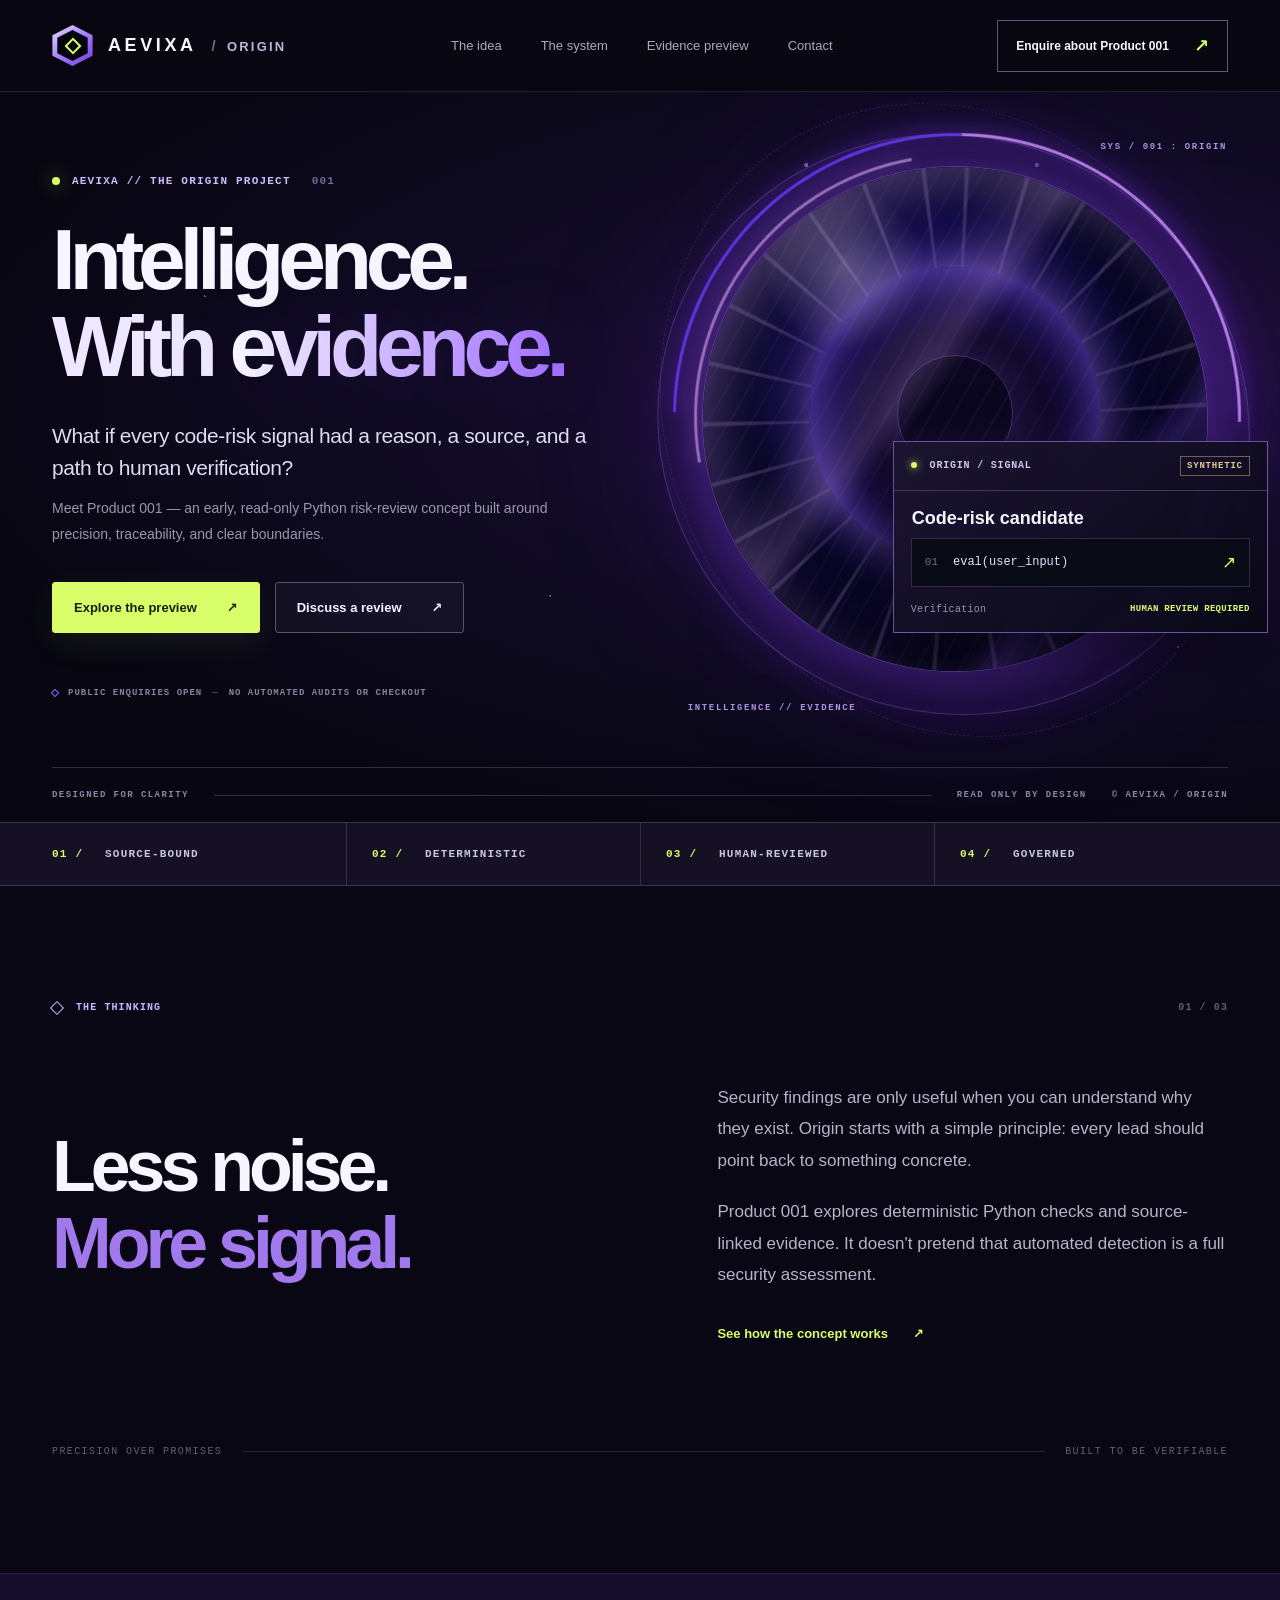
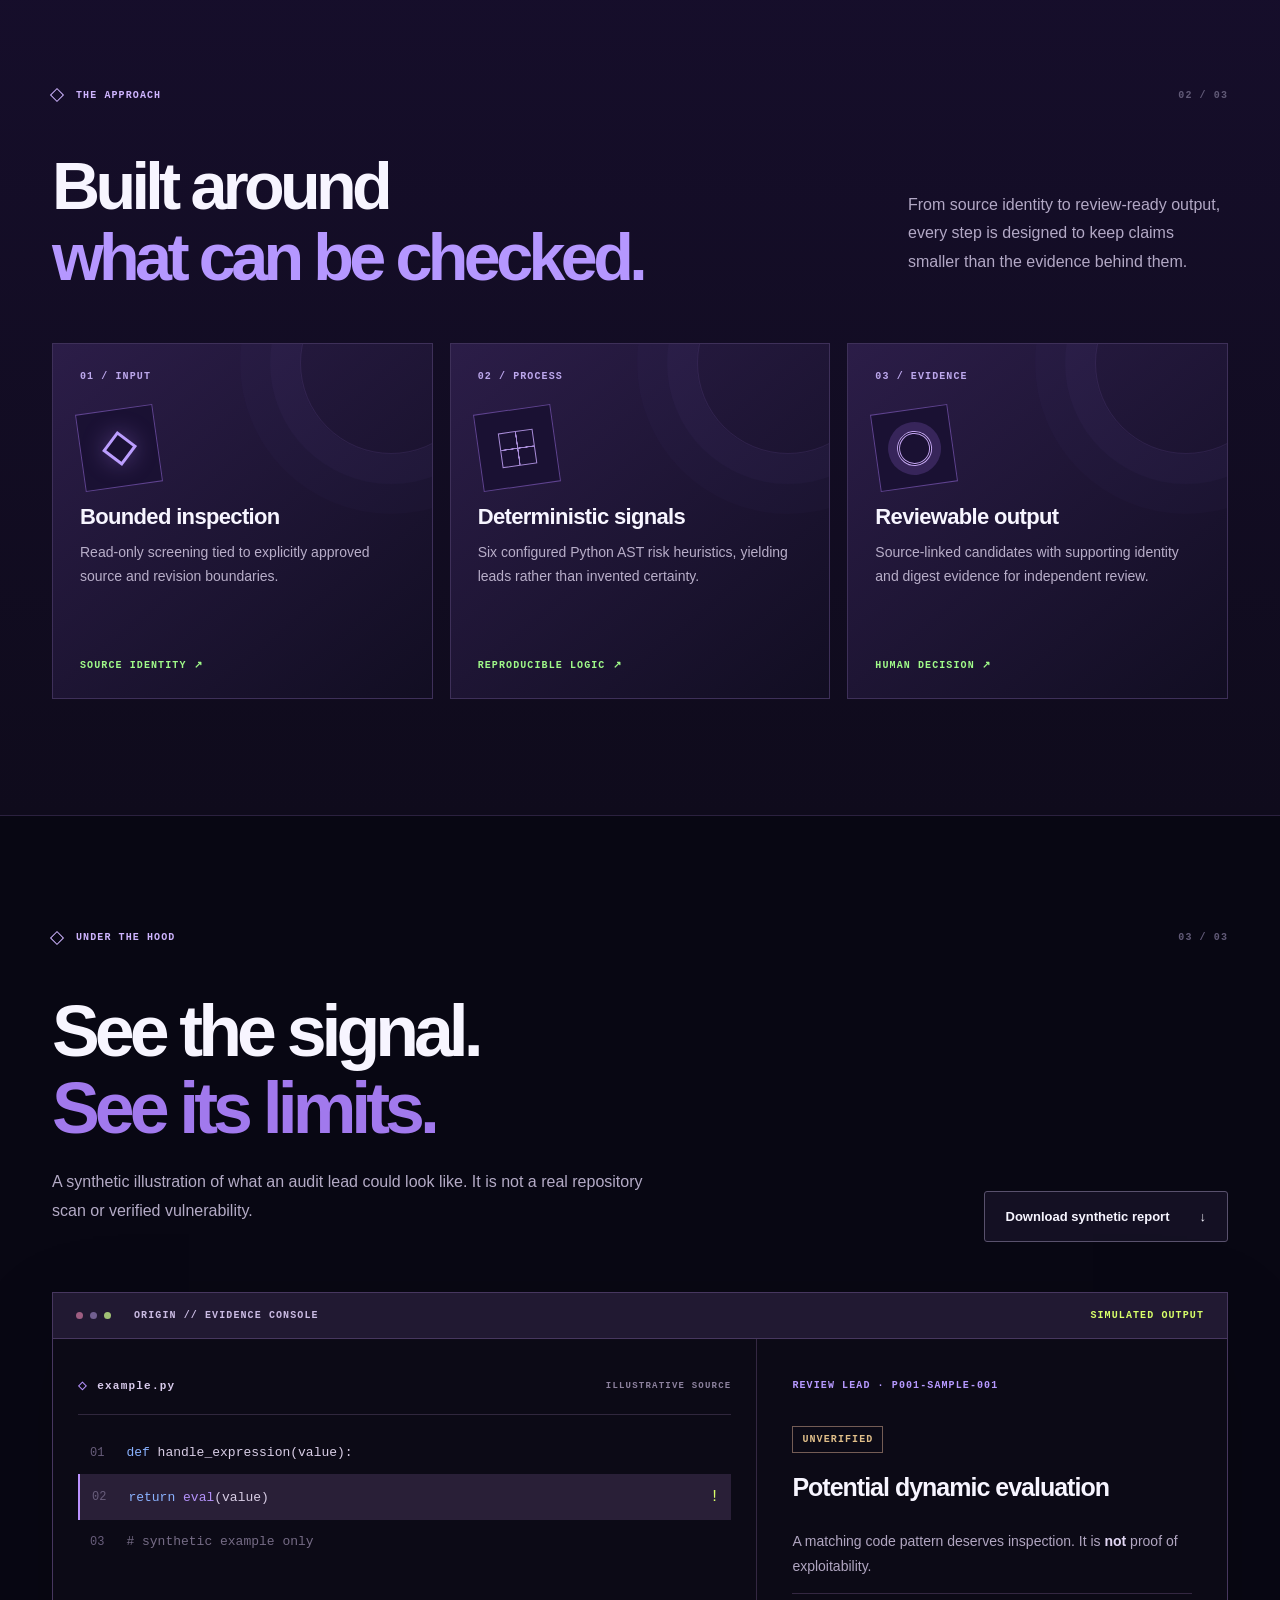
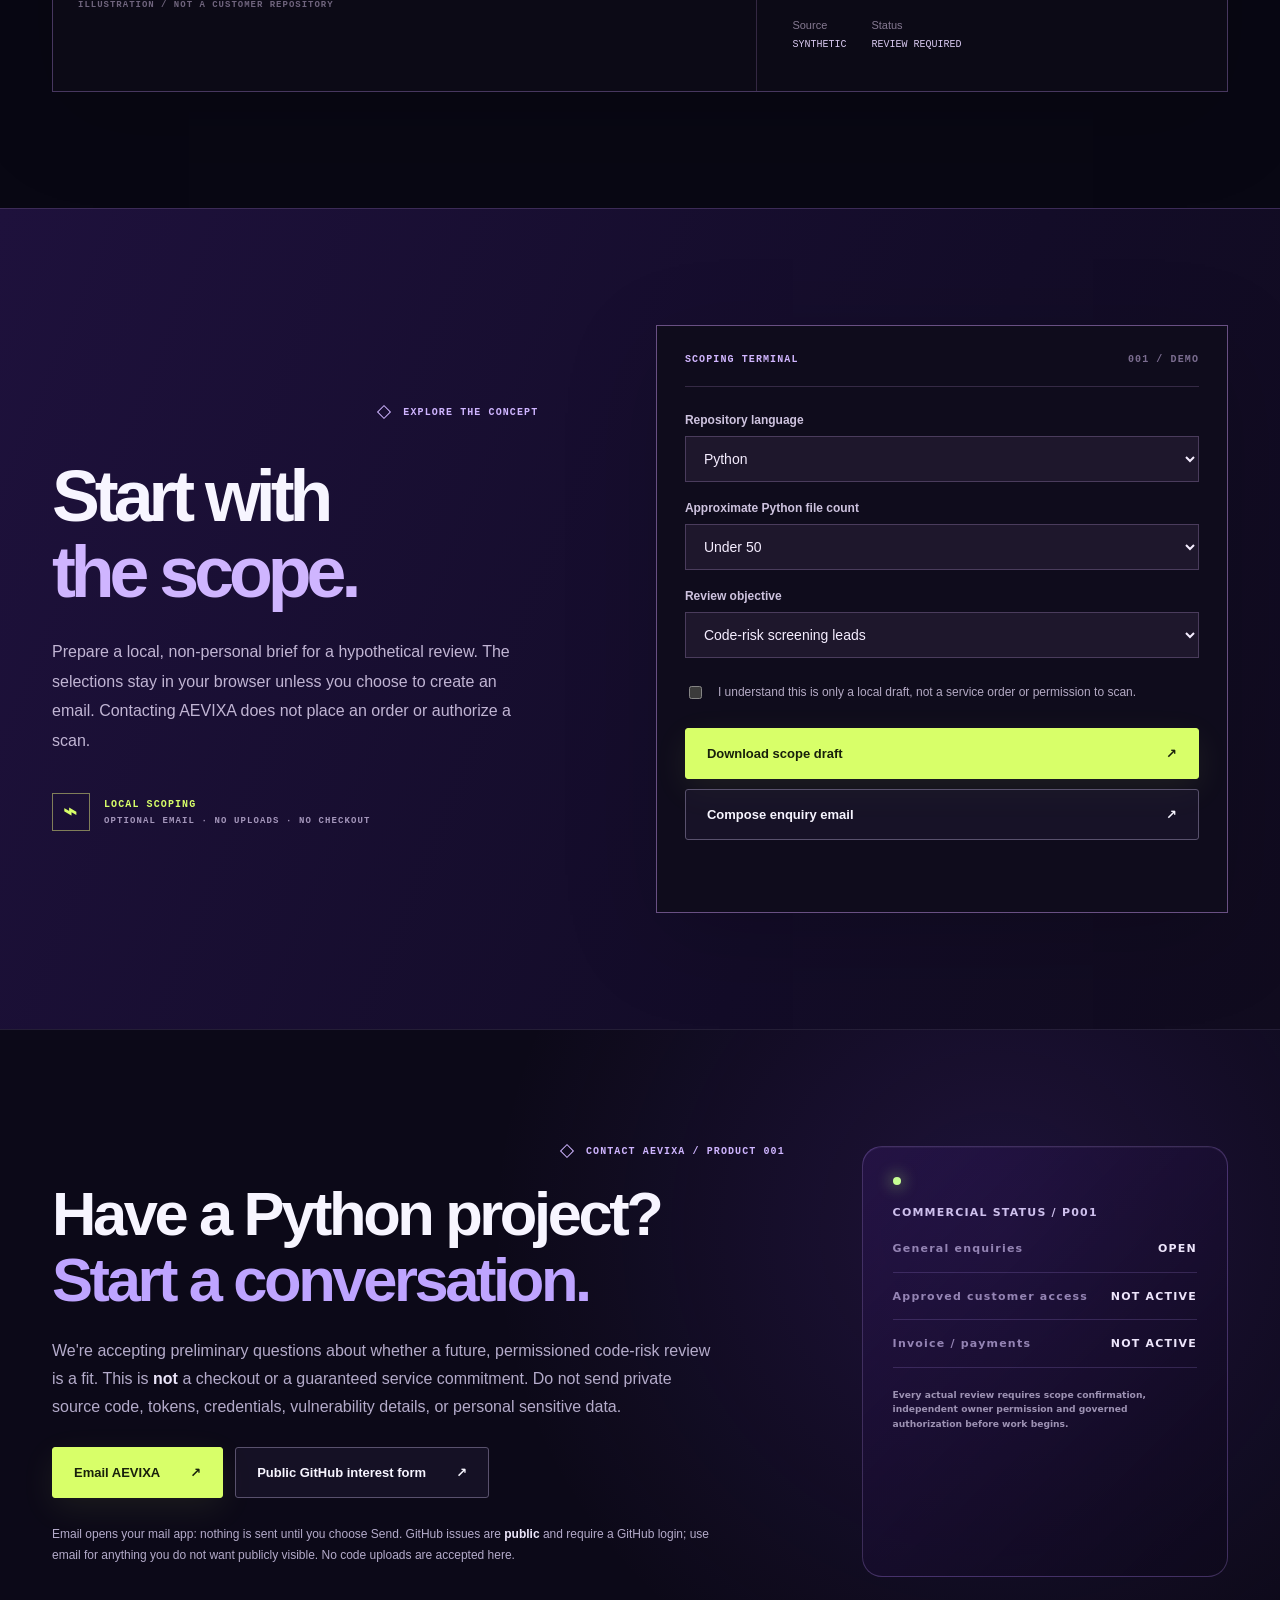
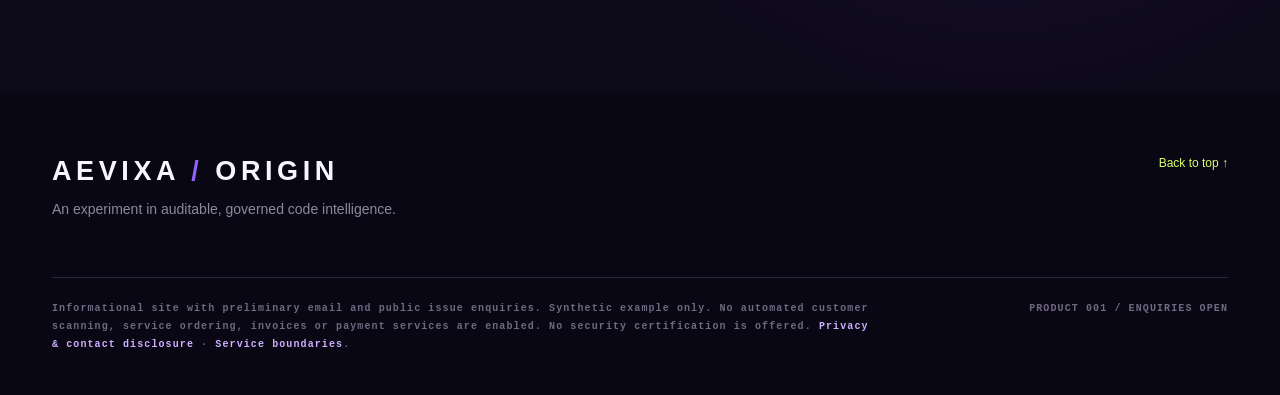
==== commit 036ed133: "Activate governed Product001 preliminary inquiries and public intake guidance" ====
--- a/index.html
+++ b/index.html
@@ -4,9 +4,9 @@
   <meta charset="utf-8">
   <meta name="viewport" content="width=device-width, initial-scale=1">
   <meta name="theme-color" content="#070611">
-  <meta name="robots" content="noindex,nofollow">
+  <meta name="robots" content="index,follow">
   <meta http-equiv="Content-Security-Policy" content="default-src 'none'; style-src 'self'; script-src 'self'; img-src 'self' data:; base-uri 'none'; form-action 'none'; connect-src 'none'">
-  <meta name="description" content="AEVIXA / Origin Product 001 is an evidence-bound, read-only Python code-risk review concept. Synthetic demonstrations only; customer services are not active.">
+  <meta name="description" content="AEVIXA / Origin Product 001 is an evidence-bound, read-only Python code-risk review concept. Synthetic demonstrations only; general enquiries are open; private scanning and checkout are not enabled.">
   <title>AEVIXA / ORIGIN — Intelligence, with evidence.</title>
   <link rel="stylesheet" href="styles.css">
   <script src="app.js" defer></script>
@@ -23,12 +23,13 @@
         <a href="#mission">The idea</a>
         <a href="#system">The system</a>
         <a href="#evidence">Evidence preview</a>
+        <a href="#contact">Contact</a>
       </nav>
-      <a class="header-cta" href="#scope">Explore Product 001 <span aria-hidden="true">↗</span></a>
+      <a class="header-cta" href="#contact">Enquire about Product 001 <span aria-hidden="true">↗</span></a>
       <button class="menu-button" id="menu-toggle" type="button" aria-expanded="false" aria-controls="mobile-nav" aria-label="Open menu"><span></span><span></span></button>
     </div>
     <nav class="mobile-links" id="mobile-nav" aria-label="Mobile navigation" hidden>
-      <a href="#mission">The idea</a><a href="#system">The system</a><a href="#evidence">Evidence preview</a><a href="#scope">Explore Product 001</a>
+      <a href="#mission">The idea</a><a href="#system">The system</a><a href="#evidence">Evidence preview</a><a href="#scope">Scope planner</a><a href="#contact">Contact AEVIXA</a>
     </nav>
   </header>
   <main id="main">
@@ -40,8 +41,8 @@
           <h1>Intelligence.<br><span class="hero-word-ghost">With</span> <span class="hero-word-bright">evidence.</span></h1>
           <p class="hero-summary">What if every code-risk signal had a reason, a source, and a path to human verification?</p>
           <p class="hero-sub">Meet Product 001 — an early, read-only Python risk-review concept built around precision, traceability, and clear boundaries.</p>
-          <div class="hero-buttons"><a href="#evidence" class="button button-primary">Explore the preview <span aria-hidden="true">↗</span></a><a href="#mission" class="button button-outline">Discover our approach <span aria-hidden="true">↘</span></a></div>
-          <div class="hero-note"><span class="note-indicator"></span> CONCEPT PREVIEW <span class="note-dash">—</span> NO LIVE CUSTOMER SERVICES</div>
+          <div class="hero-buttons"><a href="#evidence" class="button button-primary">Explore the preview <span aria-hidden="true">↗</span></a><a href="#contact" class="button button-outline">Discuss a review <span aria-hidden="true">↗</span></a></div>
+          <div class="hero-note"><span class="note-indicator"></span> PUBLIC ENQUIRIES OPEN <span class="note-dash">—</span> NO AUTOMATED AUDITS OR CHECKOUT</div>
         </div>
         <div class="hero-art" aria-label="Decorative violet energy sphere and a fictional evidence signal preview">
           <div class="portal-glow" aria-hidden="true"></div>
@@ -88,8 +89,10 @@
         <div class="terminal-main"><div class="terminal-code"><div class="code-file"><span class="code-purple">◇</span> example.py <span>ILLUSTRATIVE SOURCE</span></div><div class="code-line"><em>01</em><code><span class="code-blue">def</span> handle_expression(value):</code></div><div class="code-line is-hot"><em>02</em><code>    <span class="code-blue">return</span> <span class="code-purple">eval</span>(value)</code><span class="code-warning">!</span></div><div class="code-line"><em>03</em><code>    <span class="code-muted"># synthetic example only</span></code></div><div class="terminal-footer">ILLUSTRATION / NOT A CUSTOMER REPOSITORY</div></div><div class="terminal-result"><span class="result-kicker">REVIEW LEAD · P001-SAMPLE-001</span><span class="result-flag">UNVERIFIED</span><h3>Potential dynamic evaluation</h3><p>A matching code pattern deserves inspection. It is <strong>not</strong> proof of exploitability.</p><div class="result-meta"><div><span>Source</span><b>SYNTHETIC</b></div><div><span>Status</span><b>REVIEW REQUIRED</b></div></div></div></div>
       </div>
     </section>
-    <section id="scope" class="scope section-pad"><div class="container scope-grid"><div class="scope-copy"><div class="section-label"><span class="section-marker"></span> EXPLORE THE CONCEPT</div><h2>Start with<br><span>the scope.</span></h2><p>Prepare a local, non-personal brief for a hypothetical review. The browser does not send your selections anywhere, and submitting this draft does not request or authorize a scan.</p><div class="scope-lock"><span aria-hidden="true">⌁</span><div><strong>LOCAL-ONLY PREVIEW</strong><small>NO CONTACT FORMS · NO UPLOADS · NO CHECKOUT</small></div></div></div><form id="scope-form" class="scope-card" novalidate><div class="form-top"><span>SCOPING TERMINAL</span><span>001 / DEMO</span></div><label for="language">Repository language</label><select id="language" required><option value="python">Python</option><option value="mixed">Mixed, including Python</option></select><label for="size">Approximate Python file count</label><select id="size" required><option value="under-50">Under 50</option><option value="50-to-250">50–250</option><option value="over-250">Over 250</option><option value="unsure">Not sure</option></select><label for="goal">Review objective</label><select id="goal" required><option value="risk-leads">Code-risk screening leads</option><option value="maintenance-review">Maintainability discussion</option><option value="exploratory">Exploratory screening</option></select><label class="check-row"><input type="checkbox" id="ack" required><span>I understand this is only a local draft, not a service order or permission to scan.</span></label><button type="submit" class="button button-primary submit">Download scope draft <span aria-hidden="true">↗</span></button><p id="message" role="status" aria-live="polite" class="form-message"></p></form></div></section>
+    <section id="scope" class="scope section-pad"><div class="container scope-grid"><div class="scope-copy"><div class="section-label"><span class="section-marker"></span> EXPLORE THE CONCEPT</div><h2>Start with<br><span>the scope.</span></h2><p>Prepare a local, non-personal brief for a hypothetical review. The selections stay in your browser unless you choose to create an email. Contacting AEVIXA does not place an order or authorize a scan.</p><div class="scope-lock"><span aria-hidden="true">⌁</span><div><strong>LOCAL SCOPING</strong><small>OPTIONAL EMAIL · NO UPLOADS · NO CHECKOUT</small></div></div></div><form id="scope-form" class="scope-card" novalidate><div class="form-top"><span>SCOPING TERMINAL</span><span>001 / DEMO</span></div><label for="language">Repository language</label><select id="language" required><option value="python">Python</option><option value="mixed">Mixed, including Python</option></select><label for="size">Approximate Python file count</label><select id="size" required><option value="under-50">Under 50</option><option value="50-to-250">50–250</option><option value="over-250">Over 250</option><option value="unsure">Not sure</option></select><label for="goal">Review objective</label><select id="goal" required><option value="risk-leads">Code-risk screening leads</option><option value="maintenance-review">Maintainability discussion</option><option value="exploratory">Exploratory screening</option></select><label class="check-row"><input type="checkbox" id="ack" required><span>I understand this is only a local draft, not a service order or permission to scan.</span></label><button type="submit" class="button button-primary submit">Download scope draft <span aria-hidden="true">↗</span></button><button type="button" id="compose-inquiry" class="button button-outline submit">Compose enquiry email <span aria-hidden="true">↗</span></button><p id="message" role="status" aria-live="polite" class="form-message"></p></form></div></section>
+
+    <section id="contact" class="contact section-pad" aria-labelledby="contact-title"><div class="container contact-inner"><div><div class="section-label"><span class="section-marker"></span> CONTACT AEVIXA / PRODUCT 001</div><h2 id="contact-title">Have a Python project?<br><span>Start a conversation.</span></h2><p>We're accepting preliminary questions about whether a future, permissioned code-risk review is a fit. This is <strong>not</strong> a checkout or a guaranteed service commitment. Do not send private source code, tokens, credentials, vulnerability details, or personal sensitive data.</p><div class="contact-actions"><a class="button button-primary" href="mailto:aevixahq@gmail.com?subject=Product%20001%20-%20preliminary%20enquiry">Email AEVIXA <span aria-hidden="true">↗</span></a><a class="button button-outline" href="https://github.com/AEVIXA-hq/aevixa-origin-site/issues/new?template=product001-interest.yml" rel="noopener noreferrer">Public GitHub interest form <span aria-hidden="true">↗</span></a></div><p class="contact-disclosure">Email opens your mail app: nothing is sent until you choose Send. GitHub issues are <strong>public</strong> and require a GitHub login; use email for anything you do not want publicly visible. No code uploads are accepted here.</p></div><aside class="contact-status"><span class="status-dot" aria-hidden="true"></span><span>COMMERCIAL STATUS / P001</span><dl><div><dt>General enquiries</dt><dd>OPEN</dd></div><div><dt>Approved customer access</dt><dd>NOT ACTIVE</dd></div><div><dt>Invoice / payments</dt><dd>NOT ACTIVE</dd></div></dl><small>Every actual review requires scope confirmation, independent owner permission and governed authorization before work begins.</small></aside></div></section>
   </main>
-  <footer class="site-footer"><div class="container footer-top"><div><div class="footer-logo">AEVIXA <span>/</span> ORIGIN</div><p>An experiment in auditable, governed code intelligence.</p></div><a class="back-top" href="#top">Back to top ↑</a></div><div class="container footer-bottom"><p>Public informational concept. Synthetic example only. No customer intake, private-code scanning, invoices or payment services are enabled. No security certification is offered.</p><span>PRODUCT 001 / PREVIEW</span></div></footer>
+  <footer class="site-footer"><div class="container footer-top"><div><div class="footer-logo">AEVIXA <span>/</span> ORIGIN</div><p>An experiment in auditable, governed code intelligence.</p></div><a class="back-top" href="#top">Back to top ↑</a></div><div class="container footer-bottom"><p>Informational site with preliminary email and public issue enquiries. Synthetic example only. No automated customer scanning, service ordering, invoices or payment services are enabled. No security certification is offered. <a href="privacy.html">Privacy &amp; contact disclosure</a> · <a href="service-boundaries.html">Service boundaries</a>.</p><span>PRODUCT 001 / ENQUIRIES OPEN</span></div></footer>
 </body>
 </html>
--- a/styles.css
+++ b/styles.css
@@ -12,3 +12,19 @@
 @media(max-width:890px){.container{width:calc(100% - 56px)}.desktop-links,.header-cta{display:none}.header-layout{height:75px;justify-content:space-between}.menu-button{display:flex;width:46px;height:43px;background:#1c152b;border:1px solid #4c3a68;flex-direction:column;justify-content:center;align-items:center;gap:7px;cursor:pointer}.menu-button span{height:2px;width:22px;background:#f7eaff}.mobile-links:not([hidden]){display:flex;flex-direction:column;gap:0;background:#191126;border-top:1px solid #413054;padding:10px 28px 22px}.mobile-links a{padding:13px;color:#e8d8fc;border-bottom:1px solid #312442;font-size:14px}.hero-layout{grid-template-columns:1fr;min-height:0}.hero-copy{padding:82px 0 0}.hero h1{font-size:clamp(64px,9vw,100px);max-width:760px}.hero-art{margin:0 auto;width:690px;max-width:100%;height:570px;transform:scale(.85);transform-origin:top center}.portal-glow{top:-10px}.portal-core{top:40px}.portal-rim.outer{top:-32px}.portal-rim.inner{top:10px}.arc-one{top:5px}.arc-two{top:27px}.evidence-widget{top:310px}.coord-top{top:0}.coord-bottom{bottom:60px}.signal-layout{grid-template-columns:repeat(2,1fr)}.signal-layout div:nth-child(3){border-left:0;padding-left:0;border-top:1px solid #302744}.signal-layout div:nth-child(4){border-top:1px solid #302744}.mission-grid{gap:5%}.feature-grid{grid-template-columns:1fr 1fr}.feature-grid .feature:last-child{grid-column:1/-1;min-height:290px}.scope-grid{grid-template-columns:1fr;gap:40px}.scope-card{max-width:730px}}
 @media(max-width:620px){.container{width:calc(100% - 38px)}.logo{gap:10px}.logo-word{font-size:14px;letter-spacing:.14em}.logo-word small{font-size:10px}.logo-sigil{height:34px;width:34px}.logo-sigil i{height:25px;width:25px}.logo-sigil b{height:10px;width:10px}.hero-copy{padding:60px 0 0}.eyebrow{font-size:9px;letter-spacing:.08em}.hero h1{font-size:clamp(45px,12.4vw,68px);letter-spacing:-.075em;margin:27px 0}.hero-summary{font-size:18px}.hero-sub{font-size:13px}.hero-buttons{gap:12px}.button{font-size:12px;padding:0 15px;min-height:49px;gap:18px}.hero-note{flex-wrap:wrap;white-space:normal;font-size:8px;letter-spacing:.05em;margin-top:33px}.hero-art{height:385px;width:650px;max-width:none;left:50%;margin-left:-325px;transform:scale(.55);transform-origin:top center}.portal-core{top:40px}.evidence-widget{top:298px}.hero-bottom{gap:12px;flex-wrap:wrap;font-size:8px}.hero-bottom span:last-child{margin-left:0}.hero-bottom-line{display:none}.signal-layout{grid-template-columns:1fr 1fr}.signal-layout div{padding:16px 7px;font-size:8px;letter-spacing:.04em}.signal-layout div:nth-child(2),.signal-layout div:nth-child(4){padding-left:12px}.signal-layout div span{margin-right:4px}.section-pad{padding:75px 0}.mission-grid{grid-template-columns:1fr;gap:28px;margin-top:34px}.mission h2,.system h2,.evidence h2,.scope h2{font-size:clamp(43px,11vw,64px)}.mission-copy p{font-size:15px}.mission-index{margin-top:55px;font-size:8px}.system-title{display:block;margin:34px 0}.system-title p{font-size:14px;margin-top:22px}.feature-grid{grid-template-columns:1fr}.feature{min-height:280px}.feature-grid .feature:last-child{grid-column:auto;min-height:280px}.feature-icon{width:58px;height:58px;margin:18px 0}.evidence-heading{display:block;margin:34px 0}.evidence-heading p{font-size:14px}.evidence-heading .button{margin-top:20px}.terminal-top{padding:15px 11px;gap:8px;font-size:8px;letter-spacing:0}.terminal-status{font-size:8px}.terminal-main{grid-template-columns:1fr}.terminal-code{padding:26px 12px;border-right:0;border-bottom:1px solid #352943}.terminal-result{padding:29px 20px}.code-line{gap:10px;font-size:11px;padding:13px 6px}.code-line code{font-size:11px}.code-file{font-size:9px}.code-file span:last-child{font-size:8px}.scope-copy>p{font-size:14px}.scope-card{padding:19px}.footer-top{display:block;padding:50px 0 30px}.footer-logo{font-size:21px}.back-top{display:inline-block;margin-top:14px}.footer-bottom{display:block}.footer-bottom span{display:block;margin-top:15px}}
 @media(prefers-reduced-motion:reduce){*,*:before,*:after{scroll-behavior:auto!important;animation:none!important;transition:none!important}}
+
+
+/* Commercial interest contacts; retains Ultraviolet design palette. */
+.contact{background:radial-gradient(circle at 78% 30%,rgba(122,66,228,.16),transparent 46%),#0c0918;border-top:1px solid rgba(199,166,255,.13)}
+.contact-inner{display:grid;grid-template-columns:minmax(0,1.5fr) minmax(250px,.75fr);gap:clamp(28px,6vw,90px);align-items:center}
+.contact h2{font-size:clamp(36px,4.8vw,64px);letter-spacing:-.055em;line-height:1.08;margin:24px 0}
+.contact h2 span{color:#bea4ff}.contact p{color:#b4abca;max-width:660px;line-height:1.75}
+.contact p strong{color:#ece6fa}.contact-actions{display:flex;gap:12px;flex-wrap:wrap;margin:26px 0}
+.contact-disclosure{font-size:12px!important;line-height:1.7!important}
+.contact-status{align-self:stretch;display:flex;flex-direction:column;gap:20px;padding:30px;border:1px solid rgba(188,148,249,.26);border-radius:20px;background:linear-gradient(135deg,rgba(57,26,108,.34),rgba(14,9,28,.82));box-shadow:inset 0 1px 0 rgba(230,217,255,.05);color:#cec0ed;font:700 11px/1.5 system-ui;letter-spacing:.11em}
+.contact-status .status-dot{display:inline-block;width:8px;height:8px;background:#c6ff94;box-shadow:0 0 16px #baff79;border-radius:50%}
+.contact-status dl{display:grid;gap:16px;margin:0}.contact-status dl>div{display:flex;align-items:center;justify-content:space-between;gap:10px;padding:0 0 14px;border-bottom:1px solid rgba(188,148,249,.19)}
+.contact-status dt{color:#9484b4}.contact-status dd{color:#ede5fb;margin:0;text-align:right}.contact-status small{color:#9d92b3;letter-spacing:normal;line-height:1.6}
+#scope-form .button{max-width:100%}.scope-card #compose-inquiry{margin-top:10px}
+.site-footer a:not(.back-top){color:#d0afff}
+@media(max-width:800px){.contact-inner{grid-template-columns:1fr}.contact-status{padding:24px}.contact-actions .button{width:100%;text-align:center}}
